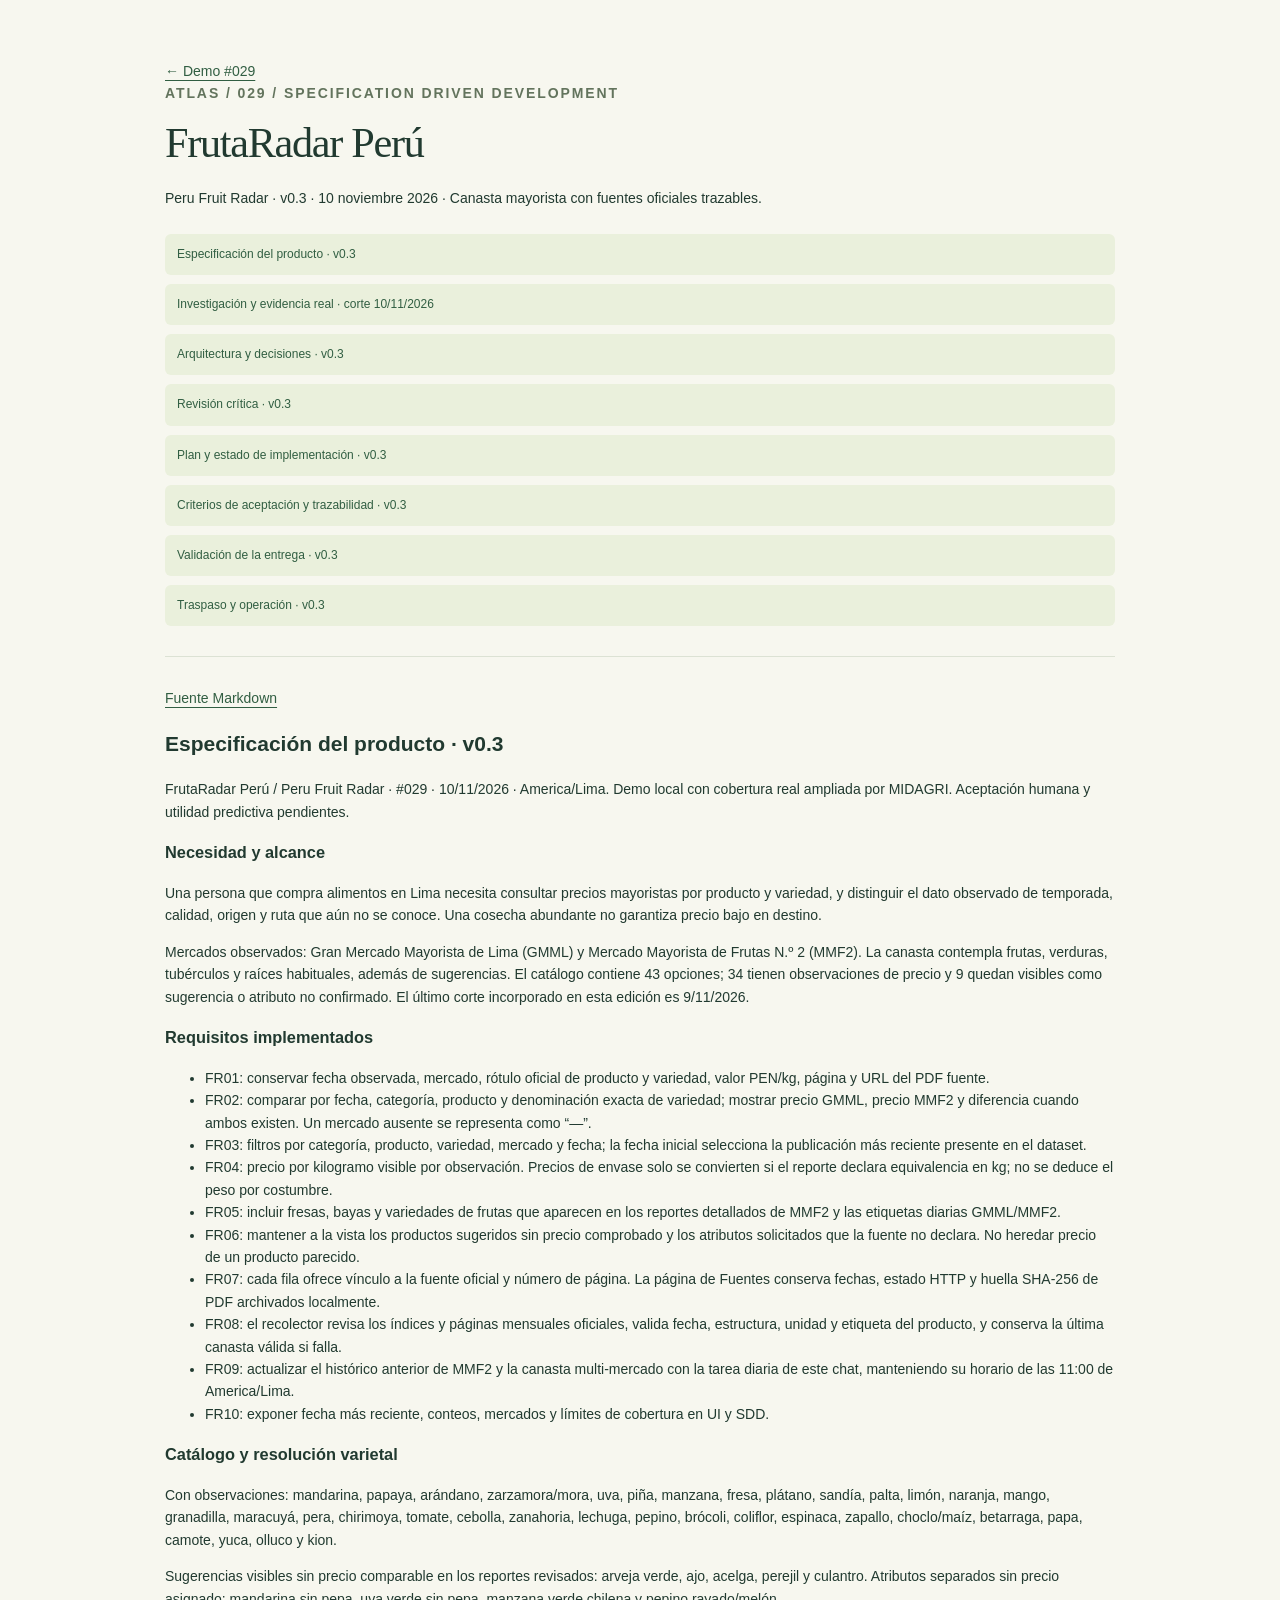
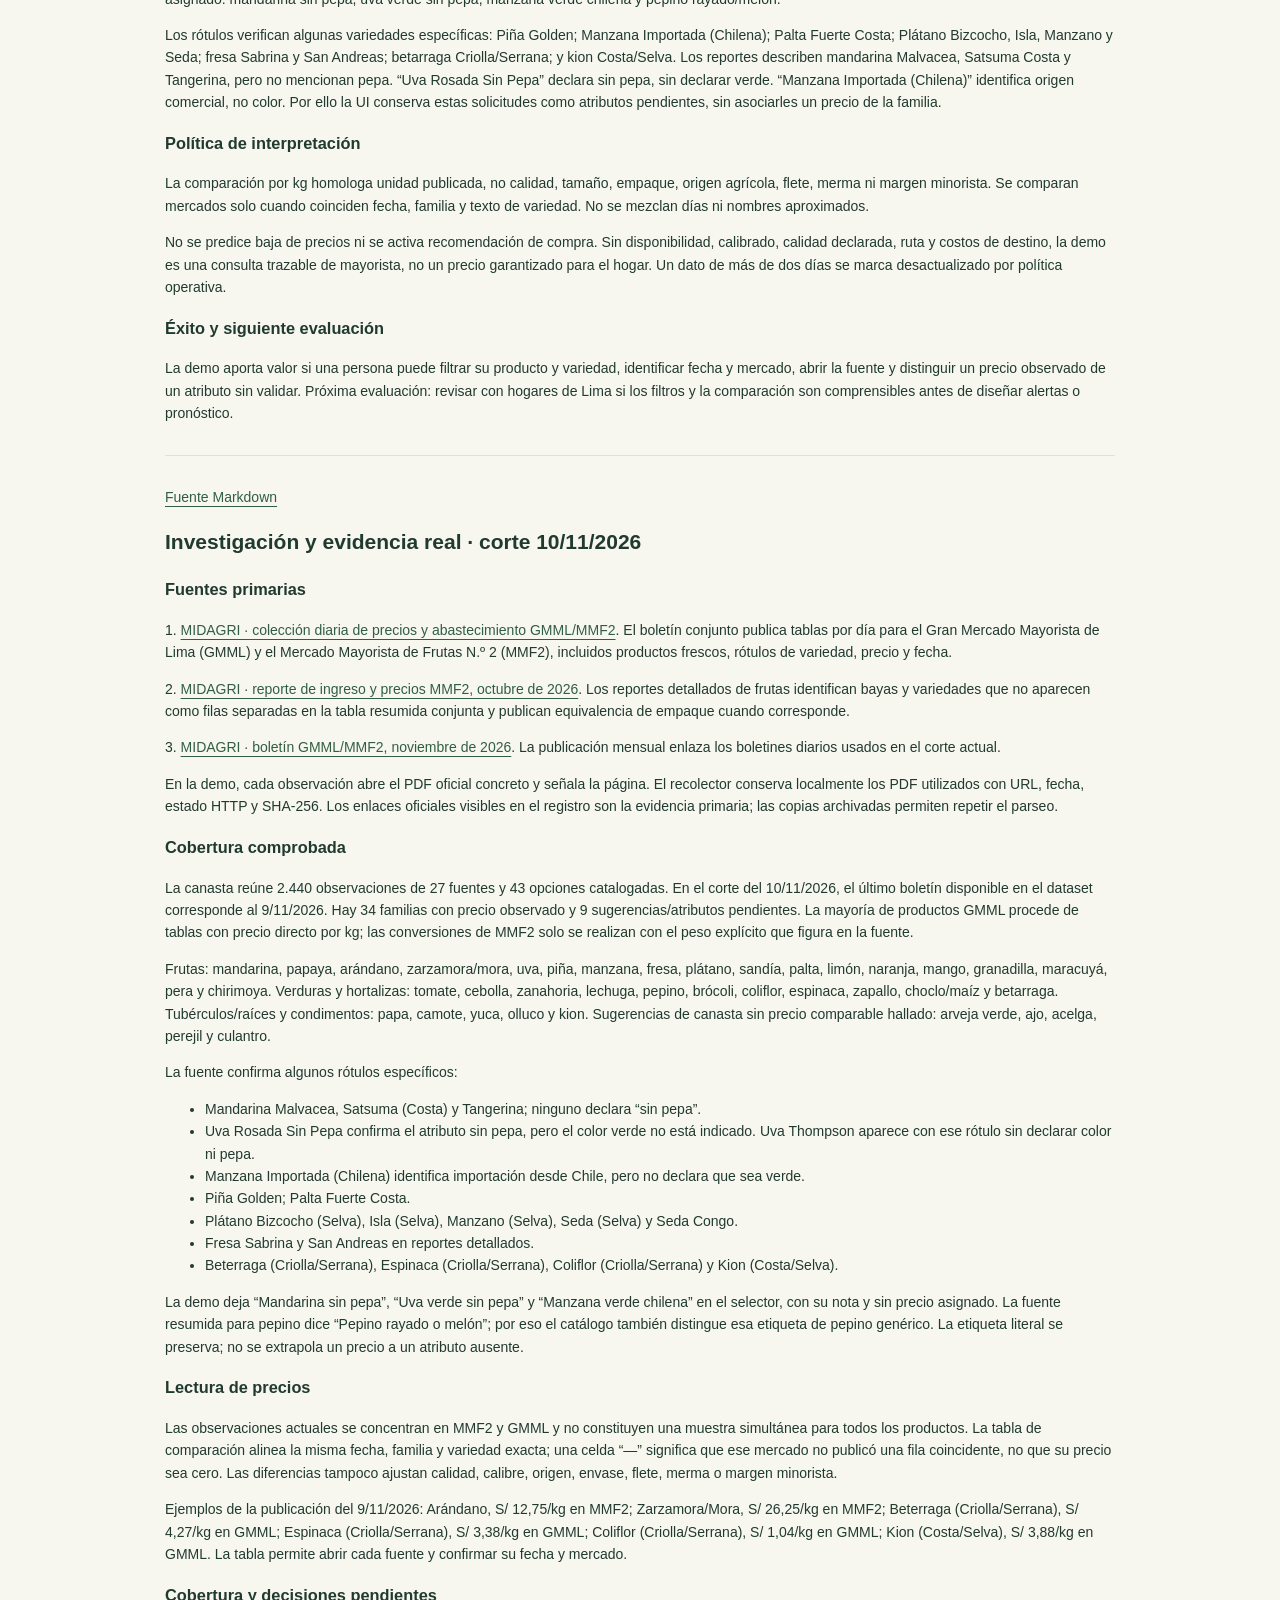
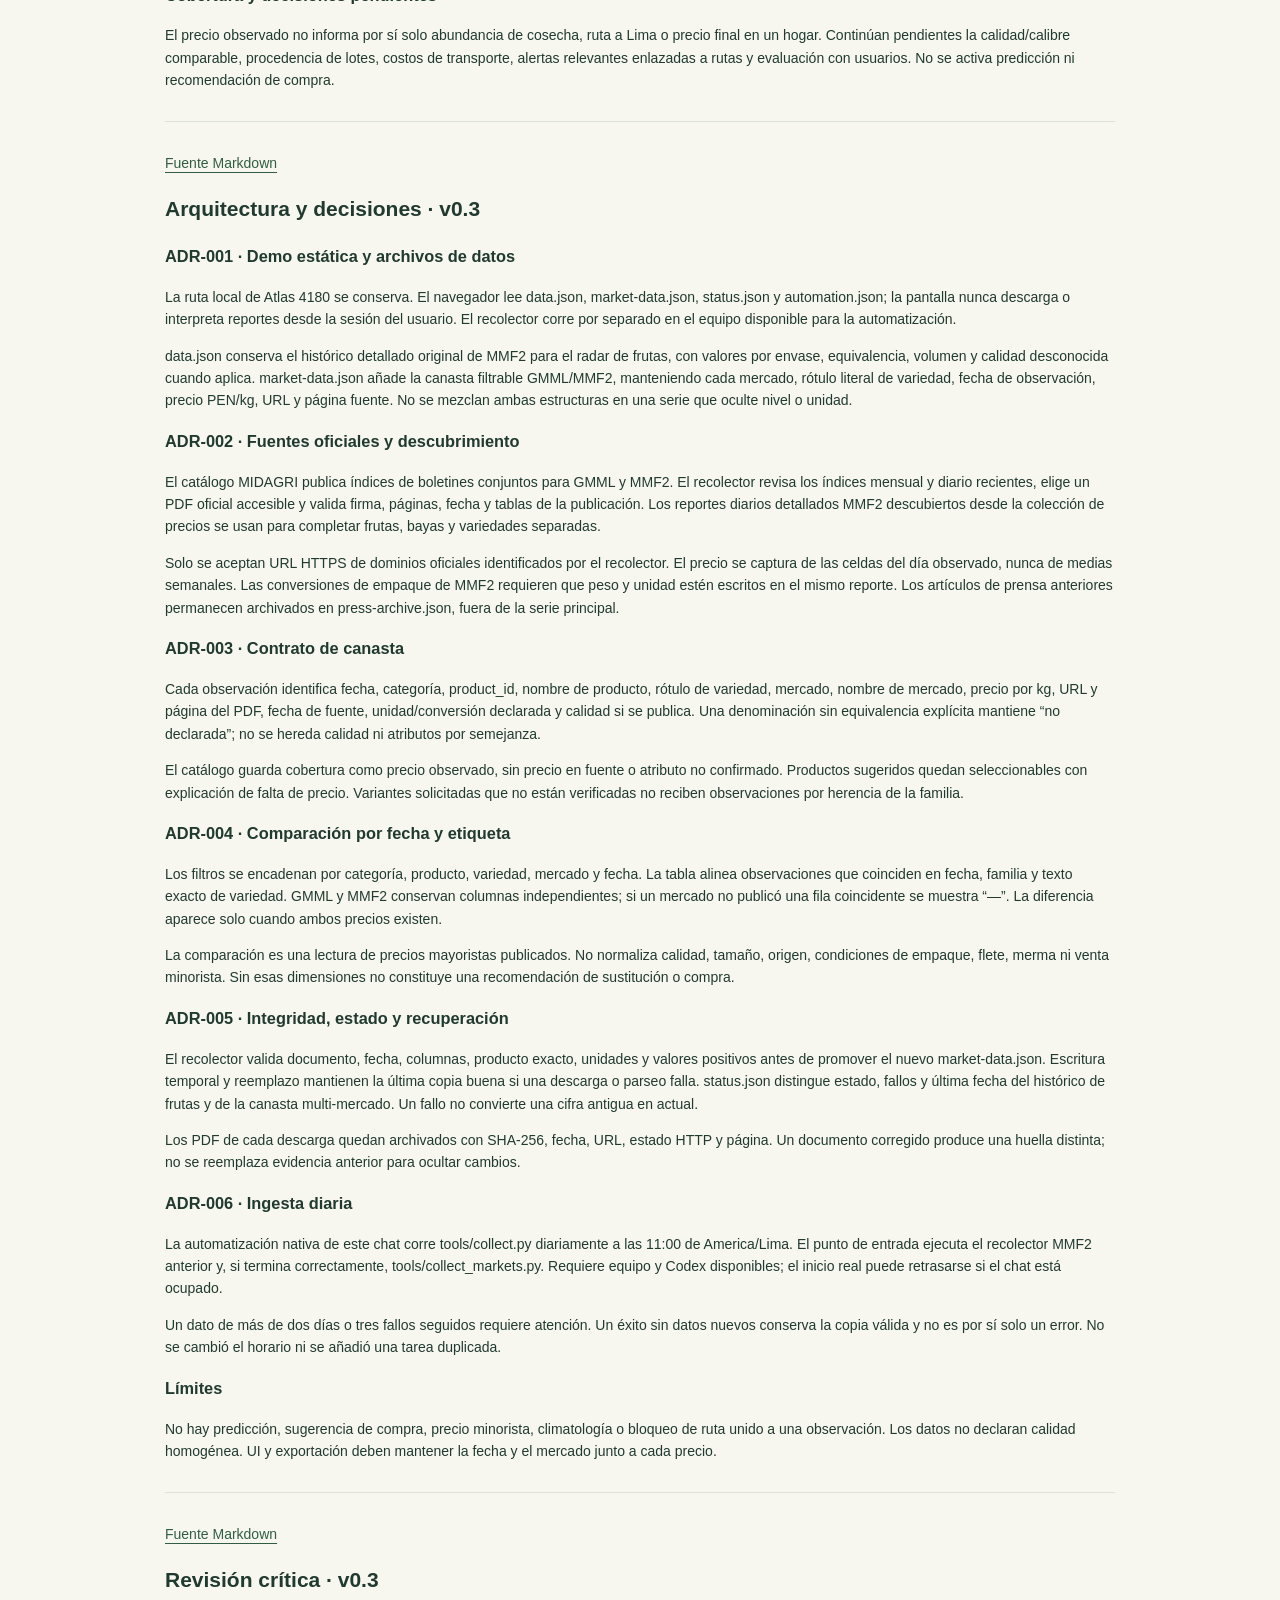
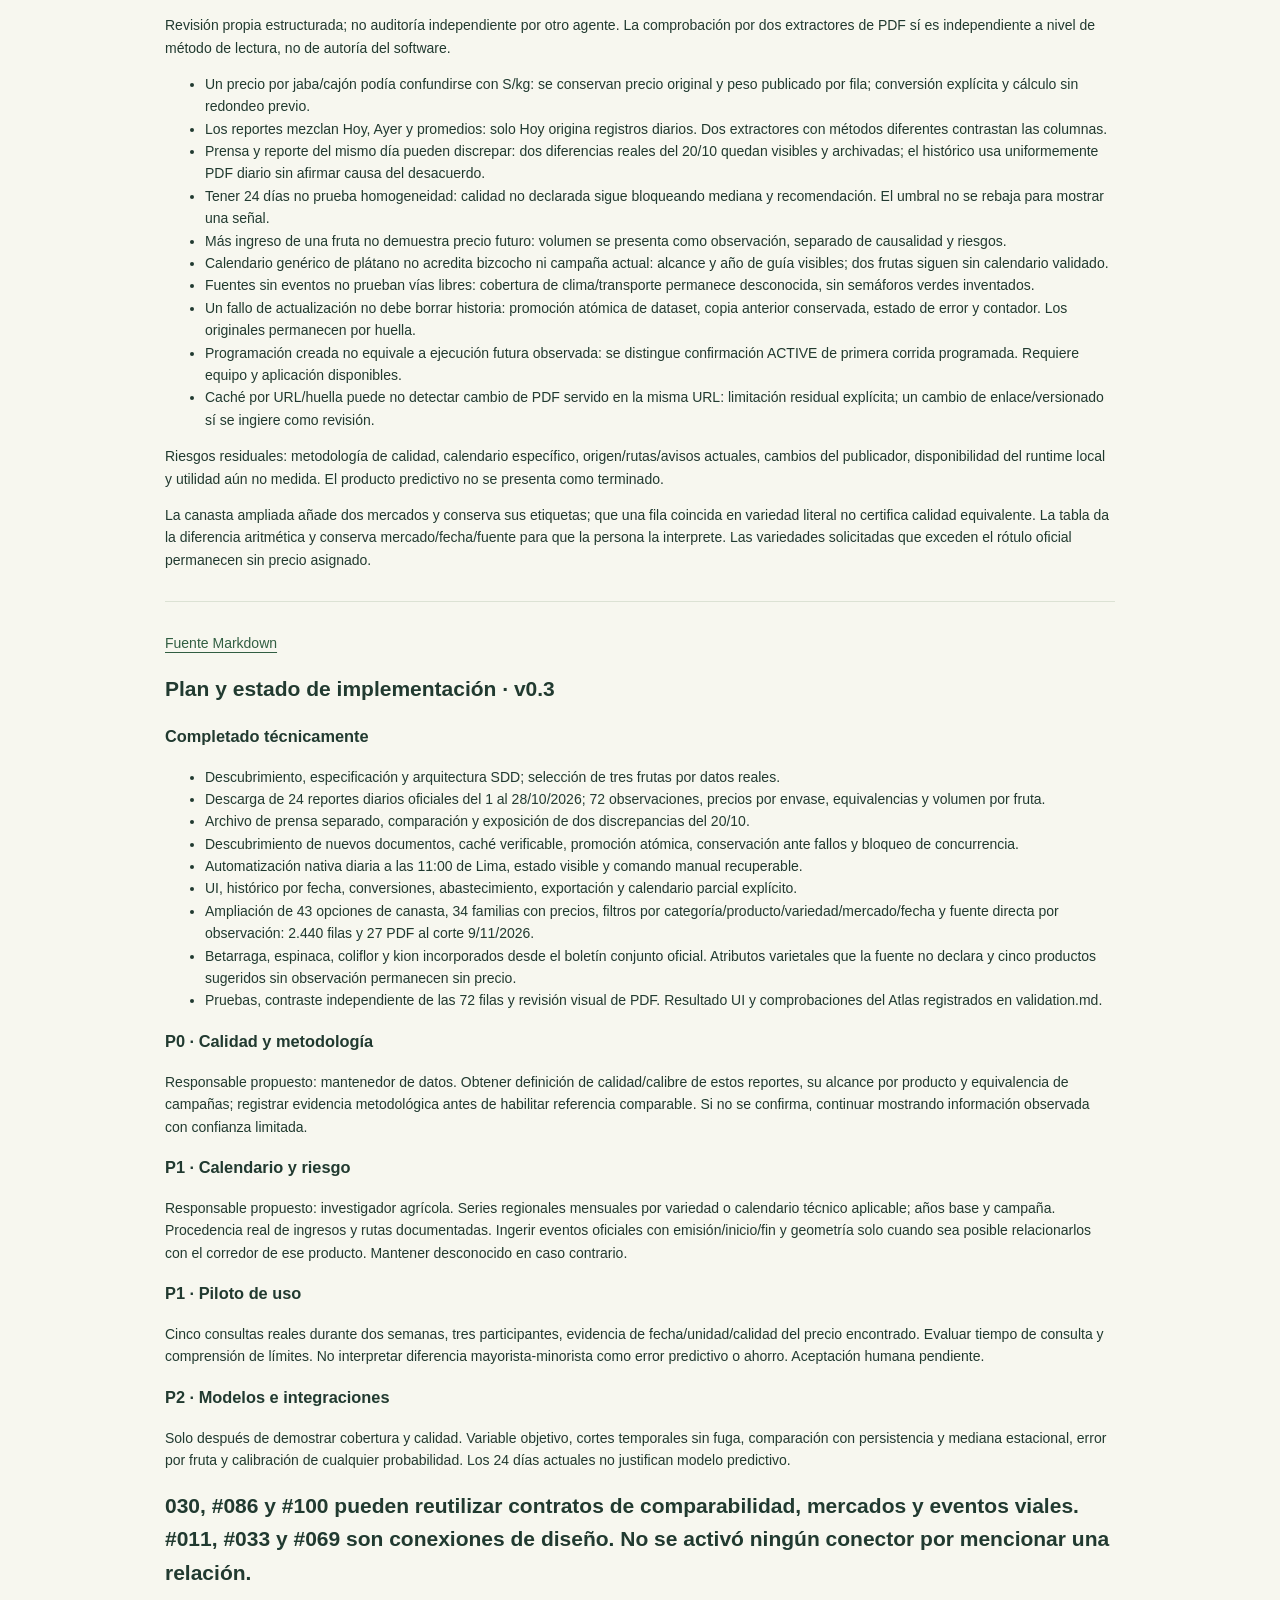
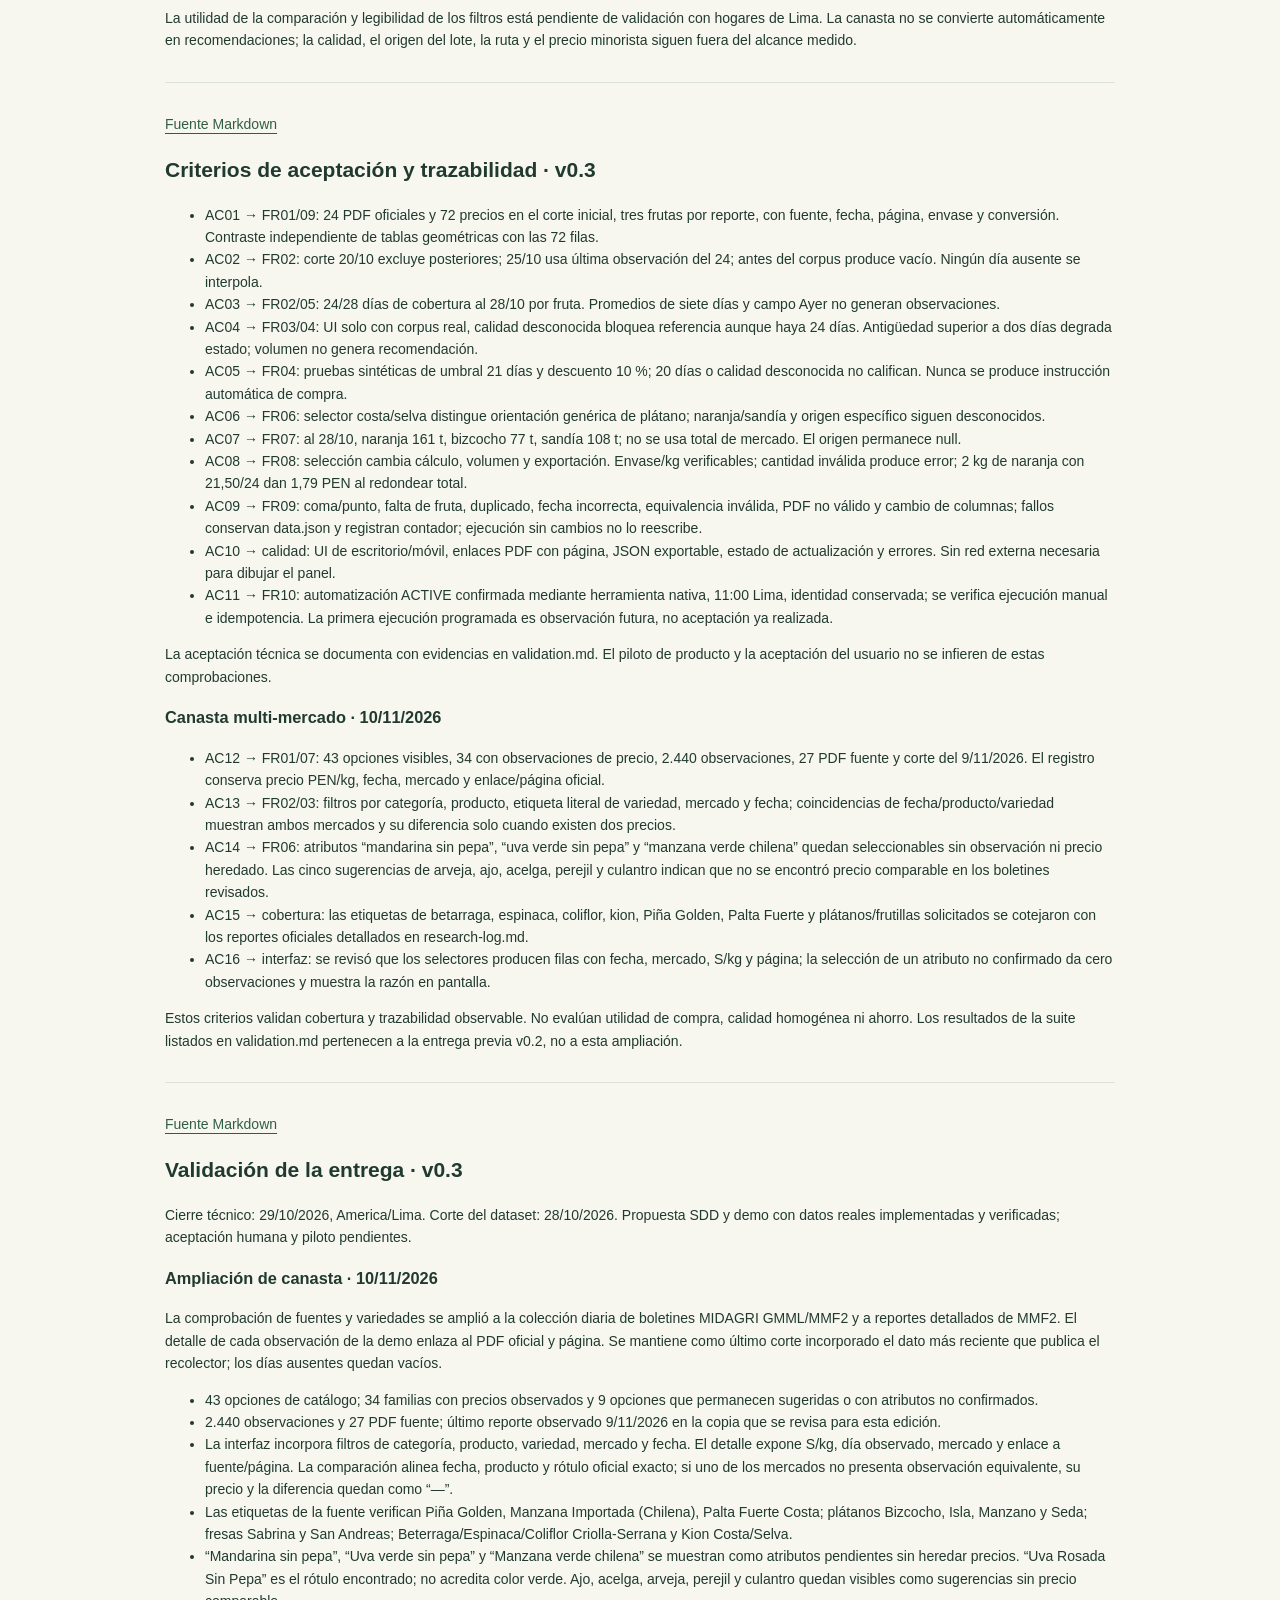
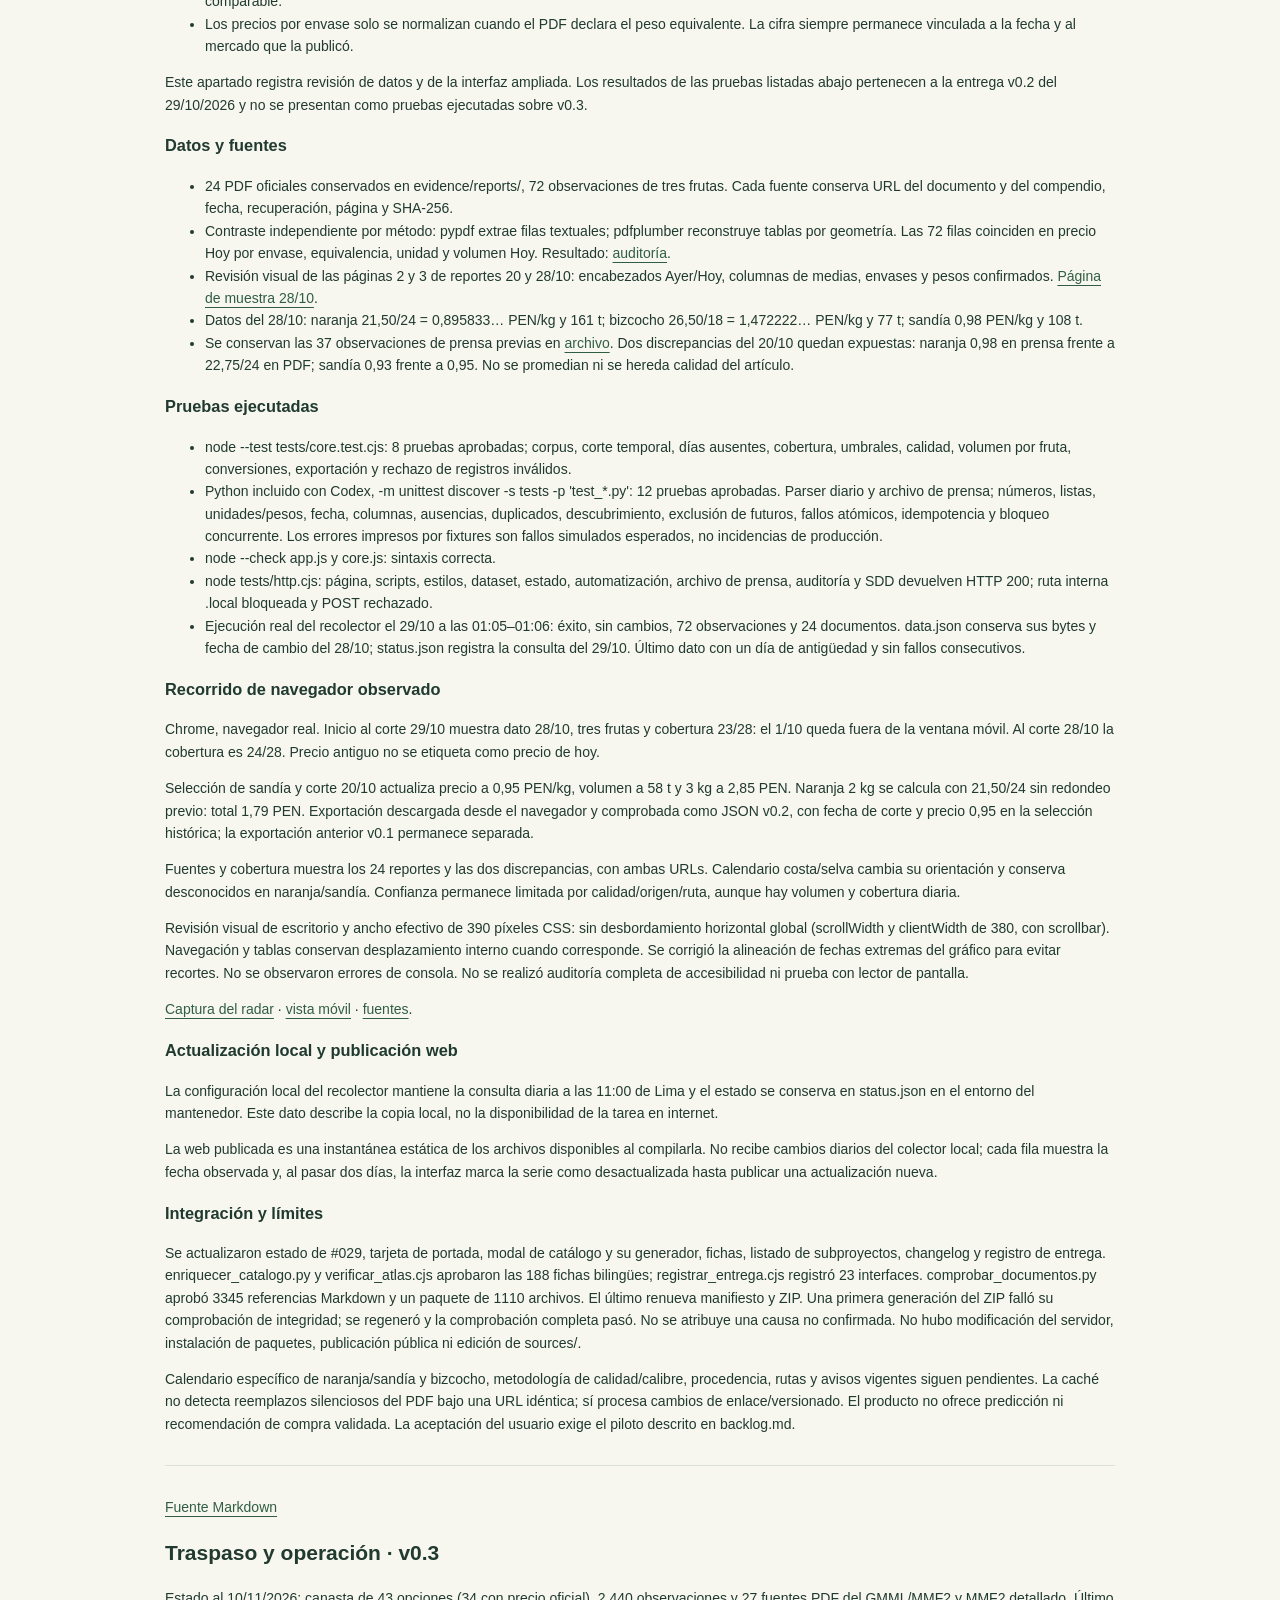
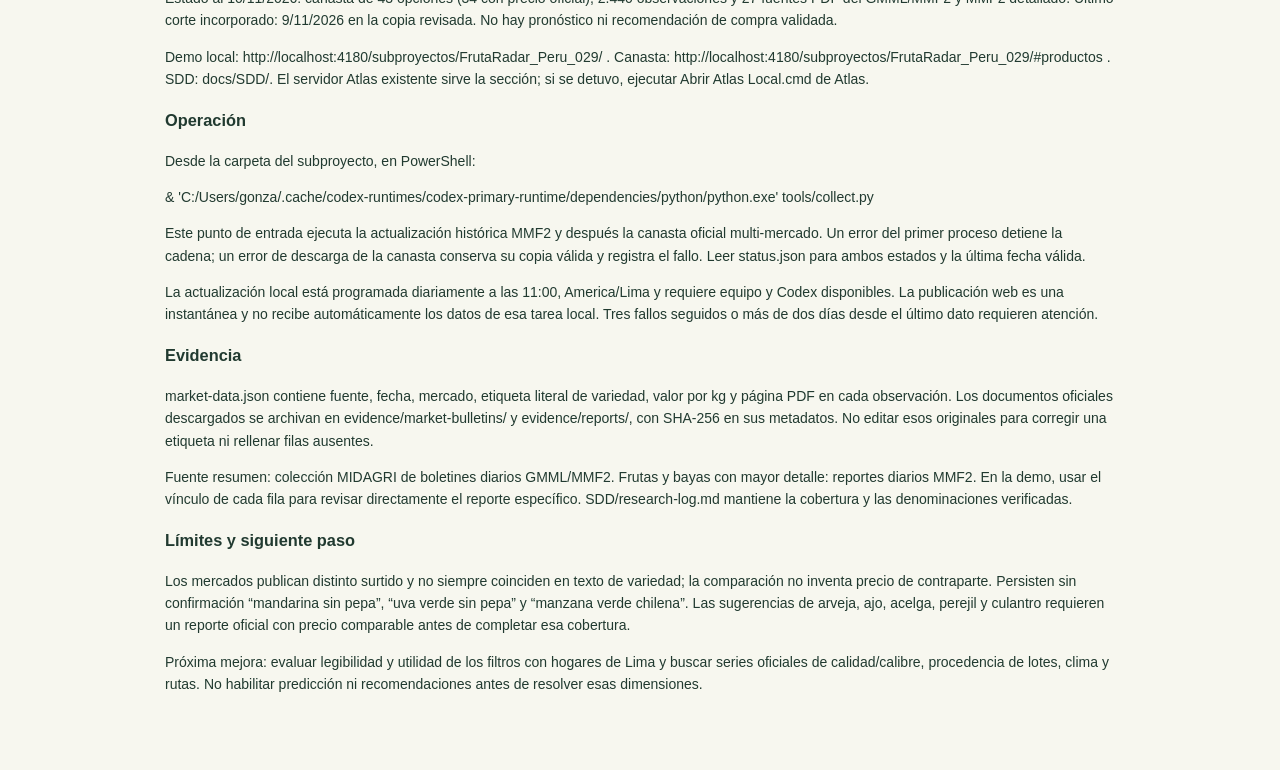
==== docs/SDD/index.html @ 8e9a6230 "Publish FrutaRadar Peru static site" ====
<!doctype html><html lang="es"><meta charset="utf-8"><meta name="viewport" content="width=device-width,initial-scale=1"><title>SDD · FrutaRadar Perú 029</title><link rel="stylesheet" href="../../style.css"><main class="doc" style="max-width:1000px;margin:35px auto;padding:25px"><a href="../../">← Demo #029</a><p class="eyebrow">ATLAS / 029 / SPECIFICATION DRIVEN DEVELOPMENT</p><h1>FrutaRadar Perú</h1><p>Peru Fruit Radar · v0.3 · 10 noviembre 2026 · Canasta mayorista con fuentes oficiales trazables.</p><nav aria-label="Documentos SDD"><a href="#product-spec">Especificación del producto · v0.3</a><a href="#research-log">Investigación y evidencia real · corte 10/11/2026</a><a href="#architecture">Arquitectura y decisiones · v0.3</a><a href="#challenger">Revisión crítica · v0.3</a><a href="#backlog">Plan y estado de implementación · v0.3</a><a href="#acceptance">Criterios de aceptación y trazabilidad · v0.3</a><a href="#validation">Validación de la entrega · v0.3</a><a href="#handoff">Traspaso y operación · v0.3</a></nav><section id="product-spec"><a href="product-spec.md">Fuente Markdown</a><h2>Especificación del producto · v0.3</h2>
<p>FrutaRadar Perú / Peru Fruit Radar · #029 · 10/11/2026 · America/Lima. Demo local con cobertura real ampliada por MIDAGRI. Aceptación humana y utilidad predictiva pendientes.</p>
<h3>Necesidad y alcance</h3>
<p>Una persona que compra alimentos en Lima necesita consultar precios mayoristas por producto y variedad, y distinguir el dato observado de temporada, calidad, origen y ruta que aún no se conoce. Una cosecha abundante no garantiza precio bajo en destino.</p>
<p>Mercados observados: Gran Mercado Mayorista de Lima (GMML) y Mercado Mayorista de Frutas N.º 2 (MMF2). La canasta contempla frutas, verduras, tubérculos y raíces habituales, además de sugerencias. El catálogo contiene 43 opciones; 34 tienen observaciones de precio y 9 quedan visibles como sugerencia o atributo no confirmado. El último corte incorporado en esta edición es 9/11/2026.</p>
<h3>Requisitos implementados</h3>
<ul>
<li>FR01: conservar fecha observada, mercado, rótulo oficial de producto y variedad, valor PEN/kg, página y URL del PDF fuente.</li>
<li>FR02: comparar por fecha, categoría, producto y denominación exacta de variedad; mostrar precio GMML, precio MMF2 y diferencia cuando ambos existen. Un mercado ausente se representa como “—”.</li>
<li>FR03: filtros por categoría, producto, variedad, mercado y fecha; la fecha inicial selecciona la publicación más reciente presente en el dataset.</li>
<li>FR04: precio por kilogramo visible por observación. Precios de envase solo se convierten si el reporte declara equivalencia en kg; no se deduce el peso por costumbre.</li>
<li>FR05: incluir fresas, bayas y variedades de frutas que aparecen en los reportes detallados de MMF2 y las etiquetas diarias GMML/MMF2.</li>
<li>FR06: mantener a la vista los productos sugeridos sin precio comprobado y los atributos solicitados que la fuente no declara. No heredar precio de un producto parecido.</li>
<li>FR07: cada fila ofrece vínculo a la fuente oficial y número de página. La página de Fuentes conserva fechas, estado HTTP y huella SHA-256 de PDF archivados localmente.</li>
<li>FR08: el recolector revisa los índices y páginas mensuales oficiales, valida fecha, estructura, unidad y etiqueta del producto, y conserva la última canasta válida si falla.</li>
<li>FR09: actualizar el histórico anterior de MMF2 y la canasta multi-mercado con la tarea diaria de este chat, manteniendo su horario de las 11:00 de America/Lima.</li>
<li>FR10: exponer fecha más reciente, conteos, mercados y límites de cobertura en UI y SDD.</li>
</ul>
<h3>Catálogo y resolución varietal</h3>
<p>Con observaciones: mandarina, papaya, arándano, zarzamora/mora, uva, piña, manzana, fresa, plátano, sandía, palta, limón, naranja, mango, granadilla, maracuyá, pera, chirimoya, tomate, cebolla, zanahoria, lechuga, pepino, brócoli, coliflor, espinaca, zapallo, choclo/maíz, betarraga, papa, camote, yuca, olluco y kion.</p>
<p>Sugerencias visibles sin precio comparable en los reportes revisados: arveja verde, ajo, acelga, perejil y culantro. Atributos separados sin precio asignado: mandarina sin pepa, uva verde sin pepa, manzana verde chilena y pepino rayado/melón.</p>
<p>Los rótulos verifican algunas variedades específicas: Piña Golden; Manzana Importada (Chilena); Palta Fuerte Costa; Plátano Bizcocho, Isla, Manzano y Seda; fresa Sabrina y San Andreas; betarraga Criolla/Serrana; y kion Costa/Selva. Los reportes describen mandarina Malvacea, Satsuma Costa y Tangerina, pero no mencionan pepa. “Uva Rosada Sin Pepa” declara sin pepa, sin declarar verde. “Manzana Importada (Chilena)” identifica origen comercial, no color. Por ello la UI conserva estas solicitudes como atributos pendientes, sin asociarles un precio de la familia.</p>
<h3>Política de interpretación</h3>
<p>La comparación por kg homologa unidad publicada, no calidad, tamaño, empaque, origen agrícola, flete, merma ni margen minorista. Se comparan mercados solo cuando coinciden fecha, familia y texto de variedad. No se mezclan días ni nombres aproximados.</p>
<p>No se predice baja de precios ni se activa recomendación de compra. Sin disponibilidad, calibrado, calidad declarada, ruta y costos de destino, la demo es una consulta trazable de mayorista, no un precio garantizado para el hogar. Un dato de más de dos días se marca desactualizado por política operativa.</p>
<h3>Éxito y siguiente evaluación</h3>
<p>La demo aporta valor si una persona puede filtrar su producto y variedad, identificar fecha y mercado, abrir la fuente y distinguir un precio observado de un atributo sin validar. Próxima evaluación: revisar con hogares de Lima si los filtros y la comparación son comprensibles antes de diseñar alertas o pronóstico.</p></section><section id="research-log"><a href="research-log.md">Fuente Markdown</a><h2>Investigación y evidencia real · corte 10/11/2026</h2>
<h3>Fuentes primarias</h3>
<p>1. <a href="https://www.gob.pe/institucion/midagri/colecciones/338-boletin-de-abastecimiento-y-precios-en-el-mercado-mayorista-de-lima-gmml-y-mercado-de-frutas-n-2-mm-n-2">MIDAGRI · colección diaria de precios y abastecimiento GMML/MMF2</a>. El boletín conjunto publica tablas por día para el Gran Mercado Mayorista de Lima (GMML) y el Mercado Mayorista de Frutas N.º 2 (MMF2), incluidos productos frescos, rótulos de variedad, precio y fecha.</p>
<p>2. <a href="https://www.gob.pe/institucion/midagri/informes-publicaciones/8666165-reporte-de-ingreso-y-precios-en-el-mercado-mayorista-de-frutas-mmf-n-2-octubre-2026">MIDAGRI · reporte de ingreso y precios MMF2, octubre de 2026</a>. Los reportes detallados de frutas identifican bayas y variedades que no aparecen como filas separadas en la tabla resumida conjunta y publican equivalencia de empaque cuando corresponde.</p>
<p>3. <a href="https://www.gob.pe/institucion/midagri/informes-publicaciones/8780082-boletin-de-abastecimiento-y-precios-mayoristas-en-el-mercado-mayorista-de-lima-gmml-y-mercado-de-frutas-n-2-mm-n-2-noviembre-2026">MIDAGRI · boletín GMML/MMF2, noviembre de 2026</a>. La publicación mensual enlaza los boletines diarios usados en el corte actual.</p>
<p>En la demo, cada observación abre el PDF oficial concreto y señala la página. El recolector conserva localmente los PDF utilizados con URL, fecha, estado HTTP y SHA-256. Los enlaces oficiales visibles en el registro son la evidencia primaria; las copias archivadas permiten repetir el parseo.</p>
<h3>Cobertura comprobada</h3>
<p>La canasta reúne 2.440 observaciones de 27 fuentes y 43 opciones catalogadas. En el corte del 10/11/2026, el último boletín disponible en el dataset corresponde al 9/11/2026. Hay 34 familias con precio observado y 9 sugerencias/atributos pendientes. La mayoría de productos GMML procede de tablas con precio directo por kg; las conversiones de MMF2 solo se realizan con el peso explícito que figura en la fuente.</p>
<p>Frutas: mandarina, papaya, arándano, zarzamora/mora, uva, piña, manzana, fresa, plátano, sandía, palta, limón, naranja, mango, granadilla, maracuyá, pera y chirimoya. Verduras y hortalizas: tomate, cebolla, zanahoria, lechuga, pepino, brócoli, coliflor, espinaca, zapallo, choclo/maíz y betarraga. Tubérculos/raíces y condimentos: papa, camote, yuca, olluco y kion. Sugerencias de canasta sin precio comparable hallado: arveja verde, ajo, acelga, perejil y culantro.</p>
<p>La fuente confirma algunos rótulos específicos:</p>
<ul>
<li>Mandarina Malvacea, Satsuma (Costa) y Tangerina; ninguno declara “sin pepa”.</li>
<li>Uva Rosada Sin Pepa confirma el atributo sin pepa, pero el color verde no está indicado. Uva Thompson aparece con ese rótulo sin declarar color ni pepa.</li>
<li>Manzana Importada (Chilena) identifica importación desde Chile, pero no declara que sea verde.</li>
<li>Piña Golden; Palta Fuerte Costa.</li>
<li>Plátano Bizcocho (Selva), Isla (Selva), Manzano (Selva), Seda (Selva) y Seda Congo.</li>
<li>Fresa Sabrina y San Andreas en reportes detallados.</li>
<li>Beterraga (Criolla/Serrana), Espinaca (Criolla/Serrana), Coliflor (Criolla/Serrana) y Kion (Costa/Selva).</li>
</ul>
<p>La demo deja “Mandarina sin pepa”, “Uva verde sin pepa” y “Manzana verde chilena” en el selector, con su nota y sin precio asignado. La fuente resumida para pepino dice “Pepino rayado o melón”; por eso el catálogo también distingue esa etiqueta de pepino genérico. La etiqueta literal se preserva; no se extrapola un precio a un atributo ausente.</p>
<h3>Lectura de precios</h3>
<p>Las observaciones actuales se concentran en MMF2 y GMML y no constituyen una muestra simultánea para todos los productos. La tabla de comparación alinea la misma fecha, familia y variedad exacta; una celda “—” significa que ese mercado no publicó una fila coincidente, no que su precio sea cero. Las diferencias tampoco ajustan calidad, calibre, origen, envase, flete, merma o margen minorista.</p>
<p>Ejemplos de la publicación del 9/11/2026: Arándano, S/ 12,75/kg en MMF2; Zarzamora/Mora, S/ 26,25/kg en MMF2; Beterraga (Criolla/Serrana), S/ 4,27/kg en GMML; Espinaca (Criolla/Serrana), S/ 3,38/kg en GMML; Coliflor (Criolla/Serrana), S/ 1,04/kg en GMML; Kion (Costa/Selva), S/ 3,88/kg en GMML. La tabla permite abrir cada fuente y confirmar su fecha y mercado.</p>
<h3>Cobertura y decisiones pendientes</h3>
<p>El precio observado no informa por sí solo abundancia de cosecha, ruta a Lima o precio final en un hogar. Continúan pendientes la calidad/calibre comparable, procedencia de lotes, costos de transporte, alertas relevantes enlazadas a rutas y evaluación con usuarios. No se activa predicción ni recomendación de compra.</p></section><section id="architecture"><a href="architecture.md">Fuente Markdown</a><h2>Arquitectura y decisiones · v0.3</h2>
<h3>ADR-001 · Demo estática y archivos de datos</h3>
<p>La ruta local de Atlas 4180 se conserva. El navegador lee data.json, market-data.json, status.json y automation.json; la pantalla nunca descarga o interpreta reportes desde la sesión del usuario. El recolector corre por separado en el equipo disponible para la automatización.</p>
<p>data.json conserva el histórico detallado original de MMF2 para el radar de frutas, con valores por envase, equivalencia, volumen y calidad desconocida cuando aplica. market-data.json añade la canasta filtrable GMML/MMF2, manteniendo cada mercado, rótulo literal de variedad, fecha de observación, precio PEN/kg, URL y página fuente. No se mezclan ambas estructuras en una serie que oculte nivel o unidad.</p>
<h3>ADR-002 · Fuentes oficiales y descubrimiento</h3>
<p>El catálogo MIDAGRI publica índices de boletines conjuntos para GMML y MMF2. El recolector revisa los índices mensual y diario recientes, elige un PDF oficial accesible y valida firma, páginas, fecha y tablas de la publicación. Los reportes diarios detallados MMF2 descubiertos desde la colección de precios se usan para completar frutas, bayas y variedades separadas.</p>
<p>Solo se aceptan URL HTTPS de dominios oficiales identificados por el recolector. El precio se captura de las celdas del día observado, nunca de medias semanales. Las conversiones de empaque de MMF2 requieren que peso y unidad estén escritos en el mismo reporte. Los artículos de prensa anteriores permanecen archivados en press-archive.json, fuera de la serie principal.</p>
<h3>ADR-003 · Contrato de canasta</h3>
<p>Cada observación identifica fecha, categoría, product_id, nombre de producto, rótulo de variedad, mercado, nombre de mercado, precio por kg, URL y página del PDF, fecha de fuente, unidad/conversión declarada y calidad si se publica. Una denominación sin equivalencia explícita mantiene “no declarada”; no se hereda calidad ni atributos por semejanza.</p>
<p>El catálogo guarda cobertura como precio observado, sin precio en fuente o atributo no confirmado. Productos sugeridos quedan seleccionables con explicación de falta de precio. Variantes solicitadas que no están verificadas no reciben observaciones por herencia de la familia.</p>
<h3>ADR-004 · Comparación por fecha y etiqueta</h3>
<p>Los filtros se encadenan por categoría, producto, variedad, mercado y fecha. La tabla alinea observaciones que coinciden en fecha, familia y texto exacto de variedad. GMML y MMF2 conservan columnas independientes; si un mercado no publicó una fila coincidente se muestra “—”. La diferencia aparece solo cuando ambos precios existen.</p>
<p>La comparación es una lectura de precios mayoristas publicados. No normaliza calidad, tamaño, origen, condiciones de empaque, flete, merma ni venta minorista. Sin esas dimensiones no constituye una recomendación de sustitución o compra.</p>
<h3>ADR-005 · Integridad, estado y recuperación</h3>
<p>El recolector valida documento, fecha, columnas, producto exacto, unidades y valores positivos antes de promover el nuevo market-data.json. Escritura temporal y reemplazo mantienen la última copia buena si una descarga o parseo falla. status.json distingue estado, fallos y última fecha del histórico de frutas y de la canasta multi-mercado. Un fallo no convierte una cifra antigua en actual.</p>
<p>Los PDF de cada descarga quedan archivados con SHA-256, fecha, URL, estado HTTP y página. Un documento corregido produce una huella distinta; no se reemplaza evidencia anterior para ocultar cambios.</p>
<h3>ADR-006 · Ingesta diaria</h3>
<p>La automatización nativa de este chat corre tools/collect.py diariamente a las 11:00 de America/Lima. El punto de entrada ejecuta el recolector MMF2 anterior y, si termina correctamente, tools/collect_markets.py. Requiere equipo y Codex disponibles; el inicio real puede retrasarse si el chat está ocupado.</p>
<p>Un dato de más de dos días o tres fallos seguidos requiere atención. Un éxito sin datos nuevos conserva la copia válida y no es por sí solo un error. No se cambió el horario ni se añadió una tarea duplicada.</p>
<h3>Límites</h3>
<p>No hay predicción, sugerencia de compra, precio minorista, climatología o bloqueo de ruta unido a una observación. Los datos no declaran calidad homogénea. UI y exportación deben mantener la fecha y el mercado junto a cada precio.</p></section><section id="challenger"><a href="challenger.md">Fuente Markdown</a><h2>Revisión crítica · v0.3</h2>
<p>Revisión propia estructurada; no auditoría independiente por otro agente. La comprobación por dos extractores de PDF sí es independiente a nivel de método de lectura, no de autoría del software.</p>
<ul>
<li>Un precio por jaba/cajón podía confundirse con S/kg: se conservan precio original y peso publicado por fila; conversión explícita y cálculo sin redondeo previo.</li>
<li>Los reportes mezclan Hoy, Ayer y promedios: solo Hoy origina registros diarios. Dos extractores con métodos diferentes contrastan las columnas.</li>
<li>Prensa y reporte del mismo día pueden discrepar: dos diferencias reales del 20/10 quedan visibles y archivadas; el histórico usa uniformemente PDF diario sin afirmar causa del desacuerdo.</li>
<li>Tener 24 días no prueba homogeneidad: calidad no declarada sigue bloqueando mediana y recomendación. El umbral no se rebaja para mostrar una señal.</li>
<li>Más ingreso de una fruta no demuestra precio futuro: volumen se presenta como observación, separado de causalidad y riesgos.</li>
<li>Calendario genérico de plátano no acredita bizcocho ni campaña actual: alcance y año de guía visibles; dos frutas siguen sin calendario validado.</li>
<li>Fuentes sin eventos no prueban vías libres: cobertura de clima/transporte permanece desconocida, sin semáforos verdes inventados.</li>
<li>Un fallo de actualización no debe borrar historia: promoción atómica de dataset, copia anterior conservada, estado de error y contador. Los originales permanecen por huella.</li>
<li>Programación creada no equivale a ejecución futura observada: se distingue confirmación ACTIVE de primera corrida programada. Requiere equipo y aplicación disponibles.</li>
<li>Caché por URL/huella puede no detectar cambio de PDF servido en la misma URL: limitación residual explícita; un cambio de enlace/versionado sí se ingiere como revisión.</li>
</ul>
<p>Riesgos residuales: metodología de calidad, calendario específico, origen/rutas/avisos actuales, cambios del publicador, disponibilidad del runtime local y utilidad aún no medida. El producto predictivo no se presenta como terminado.</p>
<p>La canasta ampliada añade dos mercados y conserva sus etiquetas; que una fila coincida en variedad literal no certifica calidad equivalente. La tabla da la diferencia aritmética y conserva mercado/fecha/fuente para que la persona la interprete. Las variedades solicitadas que exceden el rótulo oficial permanecen sin precio asignado.</p></section><section id="backlog"><a href="backlog.md">Fuente Markdown</a><h2>Plan y estado de implementación · v0.3</h2>
<h3>Completado técnicamente</h3>
<ul>
<li>Descubrimiento, especificación y arquitectura SDD; selección de tres frutas por datos reales.</li>
<li>Descarga de 24 reportes diarios oficiales del 1 al 28/10/2026; 72 observaciones, precios por envase, equivalencias y volumen por fruta.</li>
<li>Archivo de prensa separado, comparación y exposición de dos discrepancias del 20/10.</li>
<li>Descubrimiento de nuevos documentos, caché verificable, promoción atómica, conservación ante fallos y bloqueo de concurrencia.</li>
<li>Automatización nativa diaria a las 11:00 de Lima, estado visible y comando manual recuperable.</li>
<li>UI, histórico por fecha, conversiones, abastecimiento, exportación y calendario parcial explícito.</li>
<li>Ampliación de 43 opciones de canasta, 34 familias con precios, filtros por categoría/producto/variedad/mercado/fecha y fuente directa por observación: 2.440 filas y 27 PDF al corte 9/11/2026.</li>
<li>Betarraga, espinaca, coliflor y kion incorporados desde el boletín conjunto oficial. Atributos varietales que la fuente no declara y cinco productos sugeridos sin observación permanecen sin precio.</li>
<li>Pruebas, contraste independiente de las 72 filas y revisión visual de PDF. Resultado UI y comprobaciones del Atlas registrados en validation.md.</li>
</ul>
<h3>P0 · Calidad y metodología</h3>
<p>Responsable propuesto: mantenedor de datos. Obtener definición de calidad/calibre de estos reportes, su alcance por producto y equivalencia de campañas; registrar evidencia metodológica antes de habilitar referencia comparable. Si no se confirma, continuar mostrando información observada con confianza limitada.</p>
<h3>P1 · Calendario y riesgo</h3>
<p>Responsable propuesto: investigador agrícola. Series regionales mensuales por variedad o calendario técnico aplicable; años base y campaña. Procedencia real de ingresos y rutas documentadas. Ingerir eventos oficiales con emisión/inicio/fin y geometría solo cuando sea posible relacionarlos con el corredor de ese producto. Mantener desconocido en caso contrario.</p>
<h3>P1 · Piloto de uso</h3>
<p>Cinco consultas reales durante dos semanas, tres participantes, evidencia de fecha/unidad/calidad del precio encontrado. Evaluar tiempo de consulta y comprensión de límites. No interpretar diferencia mayorista-minorista como error predictivo o ahorro. Aceptación humana pendiente.</p>
<h3>P2 · Modelos e integraciones</h3>
<p>Solo después de demostrar cobertura y calidad. Variable objetivo, cortes temporales sin fuga, comparación con persistencia y mediana estacional, error por fruta y calibración de cualquier probabilidad. Los 24 días actuales no justifican modelo predictivo.</p>
<h2>030, #086 y #100 pueden reutilizar contratos de comparabilidad, mercados y eventos viales. #011, #033 y #069 son conexiones de diseño. No se activó ningún conector por mencionar una relación.</h2>
<p>La utilidad de la comparación y legibilidad de los filtros está pendiente de validación con hogares de Lima. La canasta no se convierte automáticamente en recomendaciones; la calidad, el origen del lote, la ruta y el precio minorista siguen fuera del alcance medido.</p></section><section id="acceptance"><a href="acceptance.md">Fuente Markdown</a><h2>Criterios de aceptación y trazabilidad · v0.3</h2>
<ul>
<li>AC01 → FR01/09: 24 PDF oficiales y 72 precios en el corte inicial, tres frutas por reporte, con fuente, fecha, página, envase y conversión. Contraste independiente de tablas geométricas con las 72 filas.</li>
<li>AC02 → FR02: corte 20/10 excluye posteriores; 25/10 usa última observación del 24; antes del corpus produce vacío. Ningún día ausente se interpola.</li>
<li>AC03 → FR02/05: 24/28 días de cobertura al 28/10 por fruta. Promedios de siete días y campo Ayer no generan observaciones.</li>
<li>AC04 → FR03/04: UI solo con corpus real, calidad desconocida bloquea referencia aunque haya 24 días. Antigüedad superior a dos días degrada estado; volumen no genera recomendación.</li>
<li>AC05 → FR04: pruebas sintéticas de umbral 21 días y descuento 10 %; 20 días o calidad desconocida no califican. Nunca se produce instrucción automática de compra.</li>
<li>AC06 → FR06: selector costa/selva distingue orientación genérica de plátano; naranja/sandía y origen específico siguen desconocidos.</li>
<li>AC07 → FR07: al 28/10, naranja 161 t, bizcocho 77 t, sandía 108 t; no se usa total de mercado. El origen permanece null.</li>
<li>AC08 → FR08: selección cambia cálculo, volumen y exportación. Envase/kg verificables; cantidad inválida produce error; 2 kg de naranja con 21,50/24 dan 1,79 PEN al redondear total.</li>
<li>AC09 → FR09: coma/punto, falta de fruta, duplicado, fecha incorrecta, equivalencia inválida, PDF no válido y cambio de columnas; fallos conservan data.json y registran contador; ejecución sin cambios no lo reescribe.</li>
<li>AC10 → calidad: UI de escritorio/móvil, enlaces PDF con página, JSON exportable, estado de actualización y errores. Sin red externa necesaria para dibujar el panel.</li>
<li>AC11 → FR10: automatización ACTIVE confirmada mediante herramienta nativa, 11:00 Lima, identidad conservada; se verifica ejecución manual e idempotencia. La primera ejecución programada es observación futura, no aceptación ya realizada.</li>
</ul>
<p>La aceptación técnica se documenta con evidencias en validation.md. El piloto de producto y la aceptación del usuario no se infieren de estas comprobaciones.</p>
<h3>Canasta multi-mercado · 10/11/2026</h3>
<ul>
<li>AC12 → FR01/07: 43 opciones visibles, 34 con observaciones de precio, 2.440 observaciones, 27 PDF fuente y corte del 9/11/2026. El registro conserva precio PEN/kg, fecha, mercado y enlace/página oficial.</li>
<li>AC13 → FR02/03: filtros por categoría, producto, etiqueta literal de variedad, mercado y fecha; coincidencias de fecha/producto/variedad muestran ambos mercados y su diferencia solo cuando existen dos precios.</li>
<li>AC14 → FR06: atributos “mandarina sin pepa”, “uva verde sin pepa” y “manzana verde chilena” quedan seleccionables sin observación ni precio heredado. Las cinco sugerencias de arveja, ajo, acelga, perejil y culantro indican que no se encontró precio comparable en los boletines revisados.</li>
<li>AC15 → cobertura: las etiquetas de betarraga, espinaca, coliflor, kion, Piña Golden, Palta Fuerte y plátanos/frutillas solicitados se cotejaron con los reportes oficiales detallados en research-log.md.</li>
<li>AC16 → interfaz: se revisó que los selectores producen filas con fecha, mercado, S/kg y página; la selección de un atributo no confirmado da cero observaciones y muestra la razón en pantalla.</li>
</ul>
<p>Estos criterios validan cobertura y trazabilidad observable. No evalúan utilidad de compra, calidad homogénea ni ahorro. Los resultados de la suite listados en validation.md pertenecen a la entrega previa v0.2, no a esta ampliación.</p></section><section id="validation"><a href="validation.md">Fuente Markdown</a><h2>Validación de la entrega · v0.3</h2>
<p>Cierre técnico: 29/10/2026, America/Lima. Corte del dataset: 28/10/2026. Propuesta SDD y demo con datos reales implementadas y verificadas; aceptación humana y piloto pendientes.</p>
<h3>Ampliación de canasta · 10/11/2026</h3>
<p>La comprobación de fuentes y variedades se amplió a la colección diaria de boletines MIDAGRI GMML/MMF2 y a reportes detallados de MMF2. El detalle de cada observación de la demo enlaza al PDF oficial y página. Se mantiene como último corte incorporado el dato más reciente que publica el recolector; los días ausentes quedan vacíos.</p>
<ul>
<li>43 opciones de catálogo; 34 familias con precios observados y 9 opciones que permanecen sugeridas o con atributos no confirmados.</li>
<li>2.440 observaciones y 27 PDF fuente; último reporte observado 9/11/2026 en la copia que se revisa para esta edición.</li>
<li>La interfaz incorpora filtros de categoría, producto, variedad, mercado y fecha. El detalle expone S/kg, día observado, mercado y enlace a fuente/página. La comparación alinea fecha, producto y rótulo oficial exacto; si uno de los mercados no presenta observación equivalente, su precio y la diferencia quedan como “—”.</li>
<li>Las etiquetas de la fuente verifican Piña Golden, Manzana Importada (Chilena), Palta Fuerte Costa; plátanos Bizcocho, Isla, Manzano y Seda; fresas Sabrina y San Andreas; Beterraga/Espinaca/Coliflor Criolla-Serrana y Kion Costa/Selva.</li>
<li>“Mandarina sin pepa”, “Uva verde sin pepa” y “Manzana verde chilena” se muestran como atributos pendientes sin heredar precios. “Uva Rosada Sin Pepa” es el rótulo encontrado; no acredita color verde. Ajo, acelga, arveja, perejil y culantro quedan visibles como sugerencias sin precio comparable.</li>
<li>Los precios por envase solo se normalizan cuando el PDF declara el peso equivalente. La cifra siempre permanece vinculada a la fecha y al mercado que la publicó.</li>
</ul>
<p>Este apartado registra revisión de datos y de la interfaz ampliada. Los resultados de las pruebas listadas abajo pertenecen a la entrega v0.2 del 29/10/2026 y no se presentan como pruebas ejecutadas sobre v0.3.</p>
<h3>Datos y fuentes</h3>
<ul>
<li>24 PDF oficiales conservados en evidence/reports/, 72 observaciones de tres frutas. Cada fuente conserva URL del documento y del compendio, fecha, recuperación, página y SHA-256.</li>
<li>Contraste independiente por método: pypdf extrae filas textuales; pdfplumber reconstruye tablas por geometría. Las 72 filas coinciden en precio Hoy por envase, equivalencia, unidad y volumen Hoy. Resultado: <a href="../../evidence/audit.json">auditoría</a>.</li>
<li>Revisión visual de las páginas 2 y 3 de reportes 20 y 28/10: encabezados Ayer/Hoy, columnas de medias, envases y pesos confirmados. <a href="../../evidence/qa/2026-10-28-page-3.png">Página de muestra 28/10</a>.</li>
<li>Datos del 28/10: naranja 21,50/24 = 0,895833… PEN/kg y 161 t; bizcocho 26,50/18 = 1,472222… PEN/kg y 77 t; sandía 0,98 PEN/kg y 108 t.</li>
<li>Se conservan las 37 observaciones de prensa previas en <a href="../../press-archive.json">archivo</a>. Dos discrepancias del 20/10 quedan expuestas: naranja 0,98 en prensa frente a 22,75/24 en PDF; sandía 0,93 frente a 0,95. No se promedian ni se hereda calidad del artículo.</li>
</ul>
<h3>Pruebas ejecutadas</h3>
<ul>
<li>node --test tests/core.test.cjs: 8 pruebas aprobadas; corpus, corte temporal, días ausentes, cobertura, umbrales, calidad, volumen por fruta, conversiones, exportación y rechazo de registros inválidos.</li>
<li>Python incluido con Codex, -m unittest discover -s tests -p &#x27;test_*.py&#x27;: 12 pruebas aprobadas. Parser diario y archivo de prensa; números, listas, unidades/pesos, fecha, columnas, ausencias, duplicados, descubrimiento, exclusión de futuros, fallos atómicos, idempotencia y bloqueo concurrente. Los errores impresos por fixtures son fallos simulados esperados, no incidencias de producción.</li>
<li>node --check app.js y core.js: sintaxis correcta.</li>
<li>node tests/http.cjs: página, scripts, estilos, dataset, estado, automatización, archivo de prensa, auditoría y SDD devuelven HTTP 200; ruta interna .local bloqueada y POST rechazado.</li>
<li>Ejecución real del recolector el 29/10 a las 01:05–01:06: éxito, sin cambios, 72 observaciones y 24 documentos. data.json conserva sus bytes y fecha de cambio del 28/10; status.json registra la consulta del 29/10. Último dato con un día de antigüedad y sin fallos consecutivos.</li>
</ul>
<h3>Recorrido de navegador observado</h3>
<p>Chrome, navegador real. Inicio al corte 29/10 muestra dato 28/10, tres frutas y cobertura 23/28: el 1/10 queda fuera de la ventana móvil. Al corte 28/10 la cobertura es 24/28. Precio antiguo no se etiqueta como precio de hoy.</p>
<p>Selección de sandía y corte 20/10 actualiza precio a 0,95 PEN/kg, volumen a 58 t y 3 kg a 2,85 PEN. Naranja 2 kg se calcula con 21,50/24 sin redondeo previo: total 1,79 PEN. Exportación descargada desde el navegador y comprobada como JSON v0.2, con fecha de corte y precio 0,95 en la selección histórica; la exportación anterior v0.1 permanece separada.</p>
<p>Fuentes y cobertura muestra los 24 reportes y las dos discrepancias, con ambas URLs. Calendario costa/selva cambia su orientación y conserva desconocidos en naranja/sandía. Confianza permanece limitada por calidad/origen/ruta, aunque hay volumen y cobertura diaria.</p>
<p>Revisión visual de escritorio y ancho efectivo de 390 píxeles CSS: sin desbordamiento horizontal global (scrollWidth y clientWidth de 380, con scrollbar). Navegación y tablas conservan desplazamiento interno cuando corresponde. Se corrigió la alineación de fechas extremas del gráfico para evitar recortes. No se observaron errores de consola. No se realizó auditoría completa de accesibilidad ni prueba con lector de pantalla.</p>
<p><a href="../../evidence/qa/demo-desktop.jpg">Captura del radar</a> · <a href="../../evidence/qa/demo-mobile.jpg">vista móvil</a> · <a href="../../evidence/qa/demo-sources.jpg">fuentes</a>.</p>
<h3>Actualización local y publicación web</h3>
<p>La configuración local del recolector mantiene la consulta diaria a las 11:00 de Lima y el estado se conserva en status.json en el entorno del mantenedor. Este dato describe la copia local, no la disponibilidad de la tarea en internet.</p>
<p>La web publicada es una instantánea estática de los archivos disponibles al compilarla. No recibe cambios diarios del colector local; cada fila muestra la fecha observada y, al pasar dos días, la interfaz marca la serie como desactualizada hasta publicar una actualización nueva.</p>
<h3>Integración y límites</h3>
<p>Se actualizaron estado de #029, tarjeta de portada, modal de catálogo y su generador, fichas, listado de subproyectos, changelog y registro de entrega. enriquecer_catalogo.py y verificar_atlas.cjs aprobaron las 188 fichas bilingües; registrar_entrega.cjs registró 23 interfaces. comprobar_documentos.py aprobó 3345 referencias Markdown y un paquete de 1110 archivos. El último renueva manifiesto y ZIP. Una primera generación del ZIP falló su comprobación de integridad; se regeneró y la comprobación completa pasó. No se atribuye una causa no confirmada. No hubo modificación del servidor, instalación de paquetes, publicación pública ni edición de sources/.</p>
<p>Calendario específico de naranja/sandía y bizcocho, metodología de calidad/calibre, procedencia, rutas y avisos vigentes siguen pendientes. La caché no detecta reemplazos silenciosos del PDF bajo una URL idéntica; sí procesa cambios de enlace/versionado. El producto no ofrece predicción ni recomendación de compra validada. La aceptación del usuario exige el piloto descrito en backlog.md.</p></section><section id="handoff"><a href="handoff.md">Fuente Markdown</a><h2>Traspaso y operación · v0.3</h2>
<p>Estado al 10/11/2026: canasta de 43 opciones (34 con precio oficial), 2.440 observaciones y 27 fuentes PDF del GMML/MMF2 y MMF2 detallado. Último corte incorporado: 9/11/2026 en la copia revisada. No hay pronóstico ni recomendación de compra validada.</p>
<p>Demo local: http://localhost:4180/subproyectos/FrutaRadar_Peru_029/ . Canasta: http://localhost:4180/subproyectos/FrutaRadar_Peru_029/#productos . SDD: docs/SDD/. El servidor Atlas existente sirve la sección; si se detuvo, ejecutar Abrir Atlas Local.cmd de Atlas.</p>
<h3>Operación</h3>
<p>Desde la carpeta del subproyecto, en PowerShell:</p>
<p>    &amp; &#x27;C:/Users/gonza/.cache/codex-runtimes/codex-primary-runtime/dependencies/python/python.exe&#x27; tools/collect.py</p>
<p>Este punto de entrada ejecuta la actualización histórica MMF2 y después la canasta oficial multi-mercado. Un error del primer proceso detiene la cadena; un error de descarga de la canasta conserva su copia válida y registra el fallo. Leer status.json para ambos estados y la última fecha válida.</p>
<p>La actualización local está programada diariamente a las 11:00, America/Lima y requiere equipo y Codex disponibles. La publicación web es una instantánea y no recibe automáticamente los datos de esa tarea local. Tres fallos seguidos o más de dos días desde el último dato requieren atención.</p>
<h3>Evidencia</h3>
<p>market-data.json contiene fuente, fecha, mercado, etiqueta literal de variedad, valor por kg y página PDF en cada observación. Los documentos oficiales descargados se archivan en evidence/market-bulletins/ y evidence/reports/, con SHA-256 en sus metadatos. No editar esos originales para corregir una etiqueta ni rellenar filas ausentes.</p>
<p>Fuente resumen: colección MIDAGRI de boletines diarios GMML/MMF2. Frutas y bayas con mayor detalle: reportes diarios MMF2. En la demo, usar el vínculo de cada fila para revisar directamente el reporte específico. SDD/research-log.md mantiene la cobertura y las denominaciones verificadas.</p>
<h3>Límites y siguiente paso</h3>
<p>Los mercados publican distinto surtido y no siempre coinciden en texto de variedad; la comparación no inventa precio de contraparte. Persisten sin confirmación “mandarina sin pepa”, “uva verde sin pepa” y “manzana verde chilena”. Las sugerencias de arveja, ajo, acelga, perejil y culantro requieren un reporte oficial con precio comparable antes de completar esa cobertura.</p>
<p>Próxima mejora: evaluar legibilidad y utilidad de los filtros con hogares de Lima y buscar series oficiales de calidad/calibre, procedencia de lotes, clima y rutas. No habilitar predicción ni recomendaciones antes de resolver esas dimensiones.</p></section></main></html>
---- style.css ----
@media(min-width:1500px){main{padding:0 60px}.hero{padding:55px 0 40px}.hero-art{height:230px}}@media(max-width:1100px){.shell{grid-template-columns:195px 1fr}main{padding:0 25px}.sidebar{padding:25px 16px}.hero{grid-template-columns:1fr}.hero-art{display:none}.analysis-grid{grid-template-columns:1fr}.decision ul{margin-bottom:15px}.brand{font-size:21px}.topbar{font-size:8px}.fruit-card{padding:12px}.fruit-card.selected{padding:11px}.fruit-card .fruit-symbol{font-size:24px;right:10px}.fruit-card .fruit-name{font-size:12px}}@media(max-width:650px){.shell{display:block}.sidebar{position:static;width:100%;height:auto;padding:14px 18px}.atlas,.nav-label,.aside-note{display:none}.brand{margin:0 0 12px;font-size:22px}.brand>span:last-child{display:inline-block;font-size:8px;margin-left:10px}nav{flex-direction:row;gap:3px;overflow:auto}nav a{white-space:nowrap;padding:8px;font-size:10px}nav a span{display:none}main{padding:0 17px}.topbar{font-size:7px;gap:10px}.location{font-size:9px}.hero{padding:25px 0 18px}h1{font-size:34px}.evidence-strip{gap:5px 10px;font-size:10px}.evidence-strip a{margin-left:0}.section-heading{align-items:flex-start;flex-direction:column}.fruit-grid{gap:8px}.fruit-card .price{font-size:25px}.fruit-card .fruit-symbol{display:none}.fruit-card .fruit-name{min-height:36px}.fruit-card .tag{font-size:8px}.fruit-card .meta{font-size:9px}.panel{padding:17px}.bottom-grid{grid-template-columns:1fr}.panel-top{flex-wrap:wrap}.metrics{gap:8px}.metric{padding:12px;font-size:10px}.metric strong{font-size:27px}footer{flex-direction:column;gap:5px}.date-label{font-size:11px}}

.update-status{font-size:10px;color:var(--muted);padding:12px 0;border-bottom:1px solid var(--line);line-height:1.8}.update-status.warning{color:#8d5528}blockquote{overflow-wrap:anywhere} .doc section{padding-top:30px;border-top:1px solid var(--line);margin-top:30px}.doc nav{margin:25px 0}.doc nav a{background:#eaf0dc}.doc p,.doc li{font-size:14px}.doc a{overflow-wrap:anywhere}

:root{--ink:#213a30;--muted:#68756b;--paper:#f7f7ef;--line:#dce2d4;--green:#315e42;--lime:#e4ebce;--amber:#a26926;--white:#fffef9;--serif:Georgia,'Times New Roman',serif}*{box-sizing:border-box}body{margin:0;background:var(--paper);color:var(--ink);font-family:'Segoe UI',Arial,sans-serif;font-size:14px;line-height:1.6}a{color:var(--green);text-underline-offset:4px}button,input,select{font:inherit}button,a,input,select,summary{touch-action:manipulation}button{cursor:pointer}button:focus-visible,a:focus-visible,summary:focus-visible,input:focus-visible,select:focus-visible{outline:3px solid #ad7432;outline-offset:4px}[hidden]{display:none!important}.shell{max-width:1800px;margin:auto;display:grid;grid-template-columns:236px 1fr;min-height:100vh}.sidebar{padding:34px 25px;border-right:1px solid var(--line);background:#f0f2e6;display:flex;flex-direction:column;position:sticky;top:0;height:100vh}.atlas{font-size:22px;text-decoration:none;font-weight:800;display:flex;gap:10px;align-items:center}.atlas span{font-size:9px;letter-spacing:1.6px}.brand{margin:58px 0 38px;text-decoration:none;font-size:23px;font-weight:650;line-height:1.3}.brand>span:last-child{display:block;font-size:10px;letter-spacing:3px;margin:10px 0 0 38px}.brand-icon{font-size:28px;color:#bb7b38}.nav-label{font-size:9px;font-weight:700;letter-spacing:1.1px;color:var(--muted)}nav{display:flex;flex-direction:column;gap:9px}nav a{padding:11px 12px;text-decoration:none;font-size:12px;border-radius:6px}nav a span{font-size:18px;width:24px;display:inline-block}nav a.active{background:var(--green);color:white}.aside-note{margin-top:auto;border-top:1px solid var(--line);padding-top:22px;font-size:10px;letter-spacing:1px}.aside-note p{letter-spacing:0;font-size:12px;color:var(--muted)}.aside-note small{letter-spacing:1px;font-size:9px;color:var(--muted)}.dot{display:inline-block;width:7px;height:7px;background:#5c8250;border-radius:50%;margin-right:6px}.topbar{display:flex;justify-content:space-between;align-items:center;border-bottom:1px solid var(--line);padding:23px 0;font-size:9px;letter-spacing:1px}.slash{color:#a5af9c;margin:0 12px}.location{font-size:11px;letter-spacing:0}main{padding:0 42px;min-width:0}.hero{display:grid;grid-template-columns:1fr 260px;align-items:center;padding:44px 0 30px}.eyebrow{font-size:10px;font-weight:700;letter-spacing:1.9px;margin:0 0 13px;color:#63745d}h1{font-family:var(--serif);font-size:clamp(32px,3.3vw,51px);line-height:1.13;font-weight:400;letter-spacing:-1.3px;margin:14px 0 20px}h1 em{font-weight:400;color:#61774d}.intro{font-size:13px;color:var(--muted);max-width:700px}.hero-art{height:210px;position:relative;overflow:hidden}.orbit{border:1px solid #d6decb;border-radius:50%;height:175px;width:175px;position:absolute;top:8px;left:38px}.orbit:after{content:'';position:absolute;inset:18px;border:1px dashed #c5cfb7;border-radius:50%}.fruit{position:absolute;font-family:Georgia,serif;line-height:1}.orange{color:#dda84c;font-size:140px;top:-4px;left:20px;transform:rotate(-20deg)}.melon{color:#c86c5d;font-size:125px;top:54px;left:115px;transform:rotate(10deg)}.banana{color:#c5b85c;font-size:110px;top:85px;left:34px;transform:rotate(-12deg)}.art-label{position:absolute;bottom:0;left:57px;font-size:8px;letter-spacing:3px;color:var(--muted)}.evidence-strip{display:flex;gap:12px;align-items:center;flex-wrap:wrap;border:1px solid #d4dec3;background:#eaf0dc;padding:12px 16px;border-radius:5px;font-size:11px}.evidence-strip .dot{margin:0}.evidence-strip a{margin-left:auto}.evidence-strip span:not(.dot){color:var(--muted)}.section-heading{display:flex;justify-content:space-between;align-items:flex-end;margin:32px 0 8px;gap:15px}.section-heading h2{font-size:24px}.date-label{font-size:11px;color:var(--muted)}.date-label input{display:block;padding:8px;border:1px solid var(--line);background:var(--white);border-radius:4px}.muted{color:var(--muted);font-size:11px}.fruit-grid{display:grid;grid-template-columns:repeat(3,minmax(0,1fr));gap:12px;margin:20px 0}.fruit-card{background:var(--white);border:1px solid var(--line);border-radius:7px;padding:17px;text-align:left;color:var(--ink);display:grid;grid-template-columns:1fr auto;gap:8px}.fruit-card.selected{border:2px solid var(--green)}.fruit-name{font-weight:600}.fruit-symbol{font-size:30px}.price{font-size:20px;font-weight:700}.price small{font-size:10px;font-weight:400}.meta,.tag{font-size:9px;color:var(--muted)}.tag{grid-column:1/-1;letter-spacing:1px;text-transform:uppercase}.analysis-grid,.bottom-grid{display:grid;grid-template-columns:minmax(0,1.6fr) minmax(270px,1fr);gap:15px;margin:20px 0}.bottom-grid{grid-template-columns:1fr 1fr}.panel{background:var(--white);border:1px solid var(--line);border-radius:7px;padding:22px;margin:15px 0;min-width:0}.panel-top{display:flex;justify-content:space-between;align-items:center;gap:20px}.panel-top select{padding:8px;border:1px solid var(--line);border-radius:4px}.chart svg{width:100%;height:auto;max-height:260px}.chart svg text{font:10px 'Segoe UI',sans-serif;fill:var(--muted)}.chart-note{margin-top:0}.table-wrap{width:100%;overflow:auto}table{border-collapse:collapse;width:100%;font-size:11px}th,td{text-align:left;padding:10px 9px;border-bottom:1px solid var(--line);white-space:nowrap}th{font-weight:650;color:#596c59}.decision h2{font-size:24px;margin:10px 0}.pill{display:inline-block;background:#edf0df;border-radius:20px;padding:4px 10px;font-size:10px;color:var(--green)}.coverage{margin:25px 0 15px;font-size:10px}.coverage strong{float:right}.track{height:6px;background:var(--line);margin-top:10px}.track div{height:100%;background:var(--green)}.primary{border:0;background:var(--green);color:white;padding:12px 16px;border-radius:4px;font-size:11px}.tiny{font-size:9px;color:var(--muted)}.supply-number{font-size:32px;font-weight:700}.supply-number small{font-size:11px;display:block;font-weight:400;color:var(--muted)}.supply-line{font-size:11px;margin:8px 0}.calculator label{font-size:11px;display:block}.calculator input{display:block;padding:8px;width:140px;border:1px solid var(--line);margin:8px 0}.calculator output{font-size:28px;font-weight:700}.risk-note{display:flex;gap:14px;padding:17px;border:1px solid #e9dbb8;background:#faf5e7;font-size:11px;margin:16px 0}.risk-note>span{font-size:20px}.risk-note p{margin:6px 0 0}.calendar-table td{text-align:center;min-width:28px}.season.high{background:#dbe8c6;color:#315e42}.season.unknown{background:#f1f0e8;color:#92968b}.legend{width:11px;height:11px;display:inline-block;background:#edf0df;margin:0 5px}.legend.green{background:#dbe8c6}.legend.unknown{background:#f1f0e8}.source-card{padding:17px;background:var(--white);border:1px solid var(--line);margin:12px 0;border-radius:6px}.source-card h2{font-size:16px}.source-card blockquote{font-size:11px;margin:8px 0;border-left:2px solid var(--line);padding-left:12px}.source-card code{font-size:9px;overflow-wrap:anywhere}footer{display:flex;justify-content:space-between;border-top:1px solid var(--line);padding:22px 0;margin-top:32px;font-size:9px;letter-spacing:1px;color:var(--muted)}.skip{position:absolute;top:-100px;left:10px}.skip:focus{top:10px;background:white;padding:10px;z-index:10}.update-status{font-size:10px;color:var(--muted);padding:9px 12px;border-left:3px solid #71865e;background:#f0f2e6;margin-top:12px}.update-status.warning{border-color:#bd7a35;background:#fbf1df;color:#65471f}section>h1{margin-top:38px}summary{cursor:pointer;font-size:11px;padding:8px 0}.metrics{display:grid;grid-template-columns:repeat(3,1fr);gap:12px;margin:25px 0}.metric{background:var(--white);border:1px solid var(--line);padding:18px;border-radius:5px;font-size:10px}.metric strong{display:block;font-size:24px;font-family:var(--serif)}
.filters{display:grid;grid-template-columns:repeat(5,minmax(130px,1fr));gap:12px}.filters label{font-size:10px;color:var(--muted)}.filters select{display:block;width:100%;margin-top:5px;padding:9px;border:1px solid var(--line);border-radius:4px;background:var(--white);color:var(--ink)}.filter-panel .muted{margin-bottom:0}#market-comparisons td:nth-child(n+4){font-variant-numeric:tabular-nums}#market-observations td:nth-child(5){font-weight:650}@media(max-width:1050px){.filters{grid-template-columns:repeat(3,minmax(130px,1fr))}}@media(max-width:760px){.filters{grid-template-columns:repeat(2,minmax(120px,1fr))}}@media(max-width:430px){.filters{grid-template-columns:1fr}.filters select{min-height:42px}}
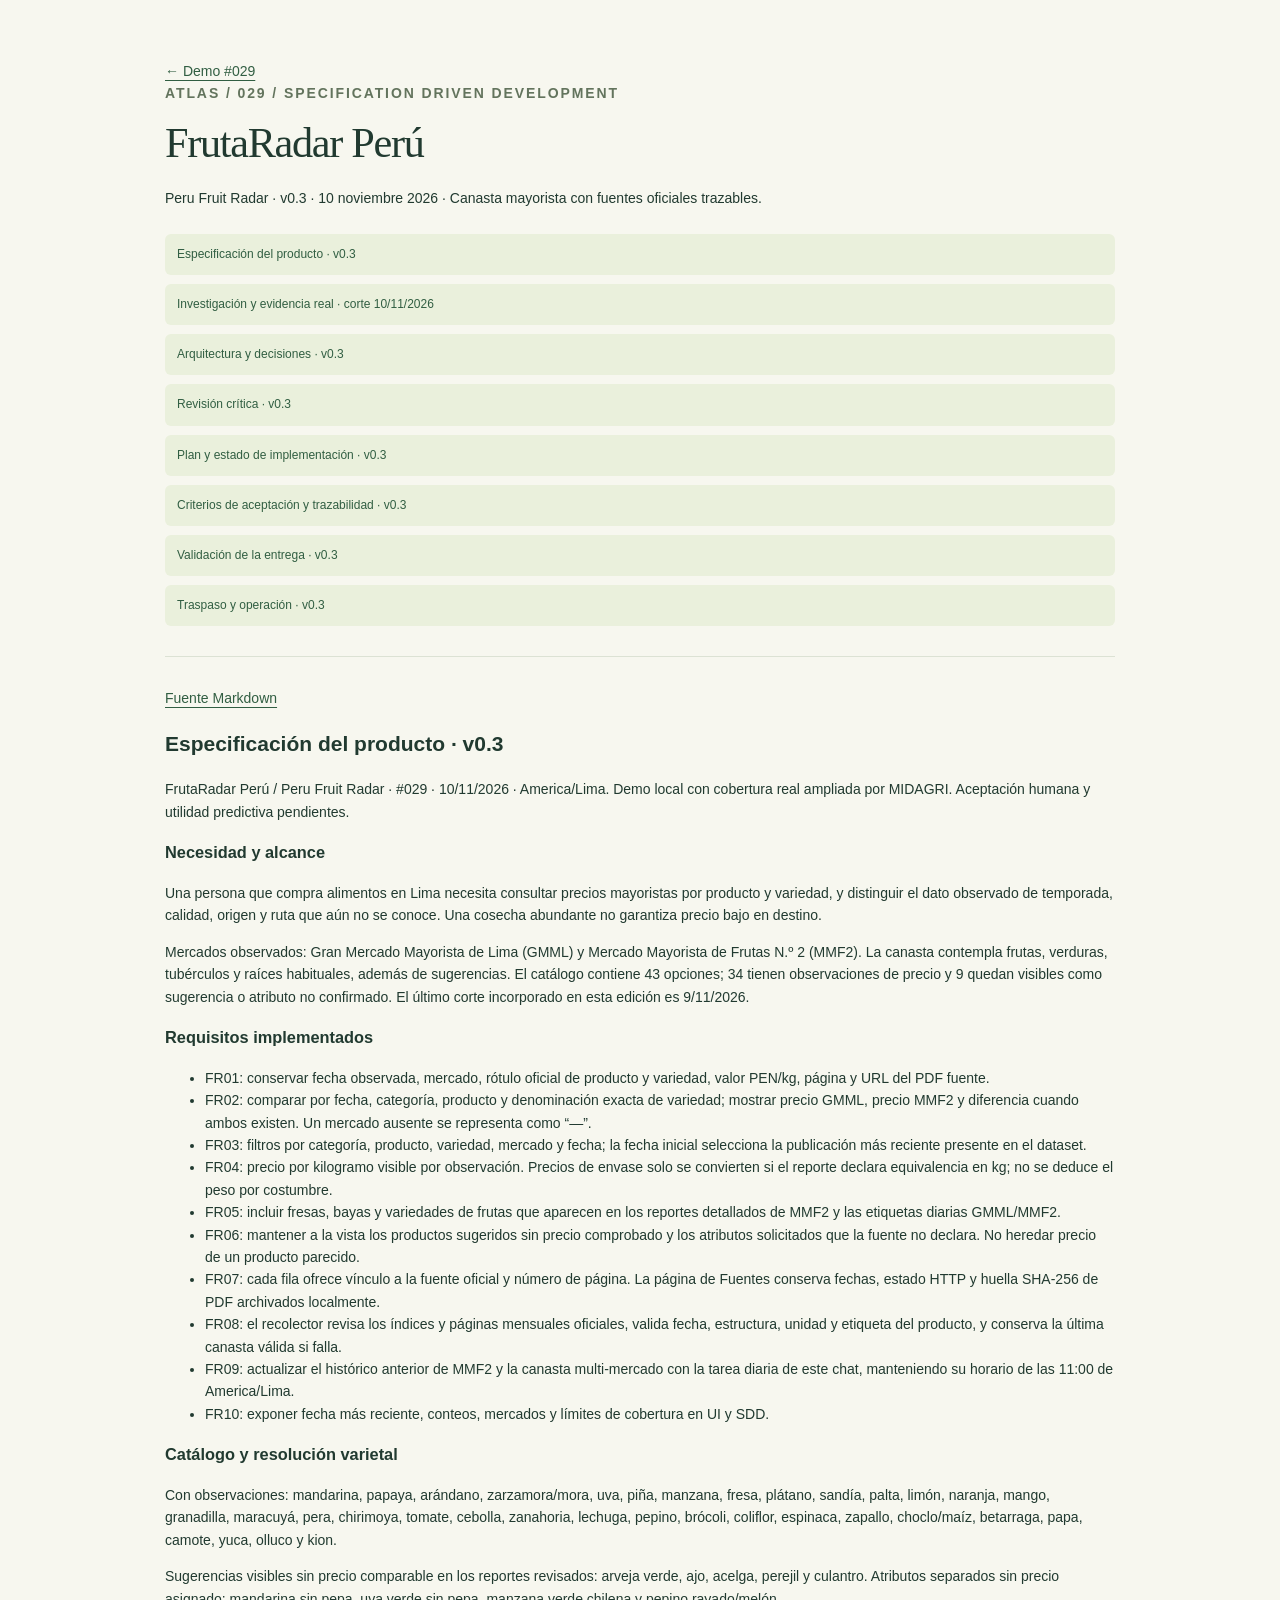
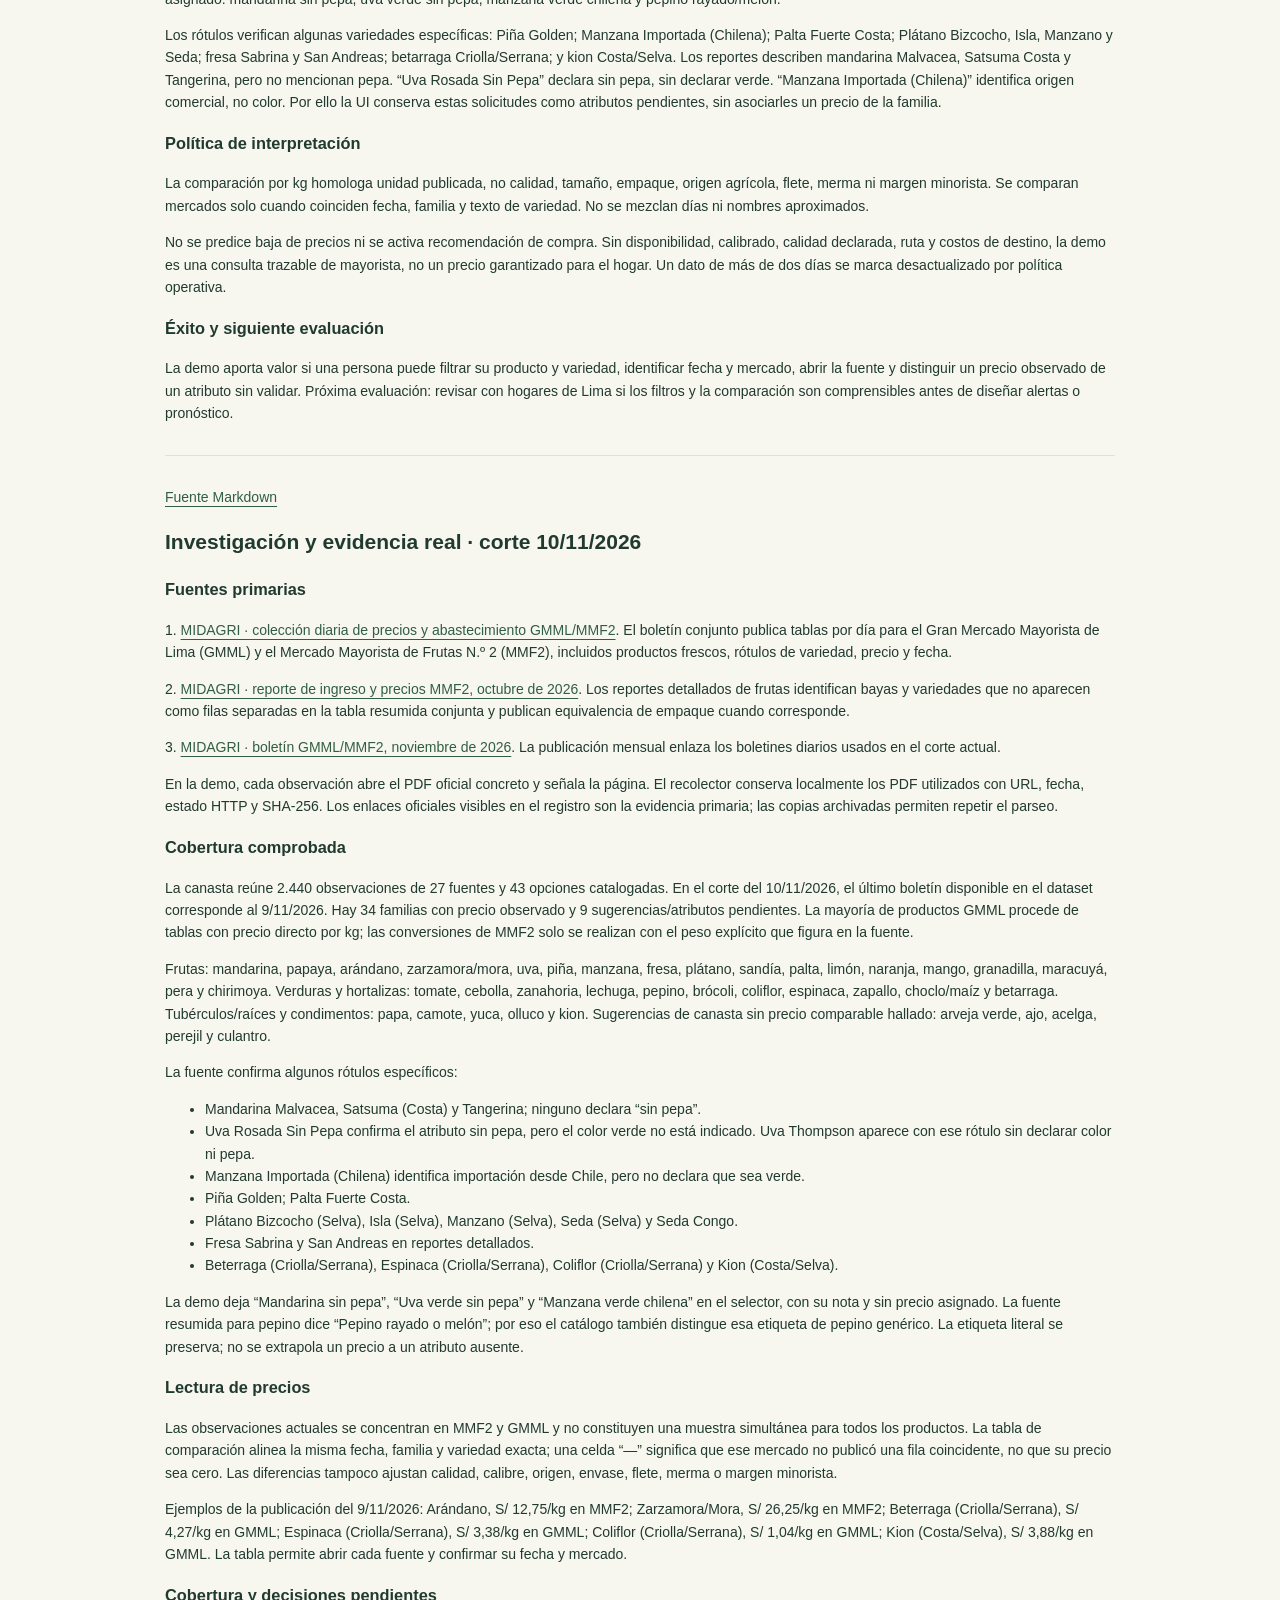
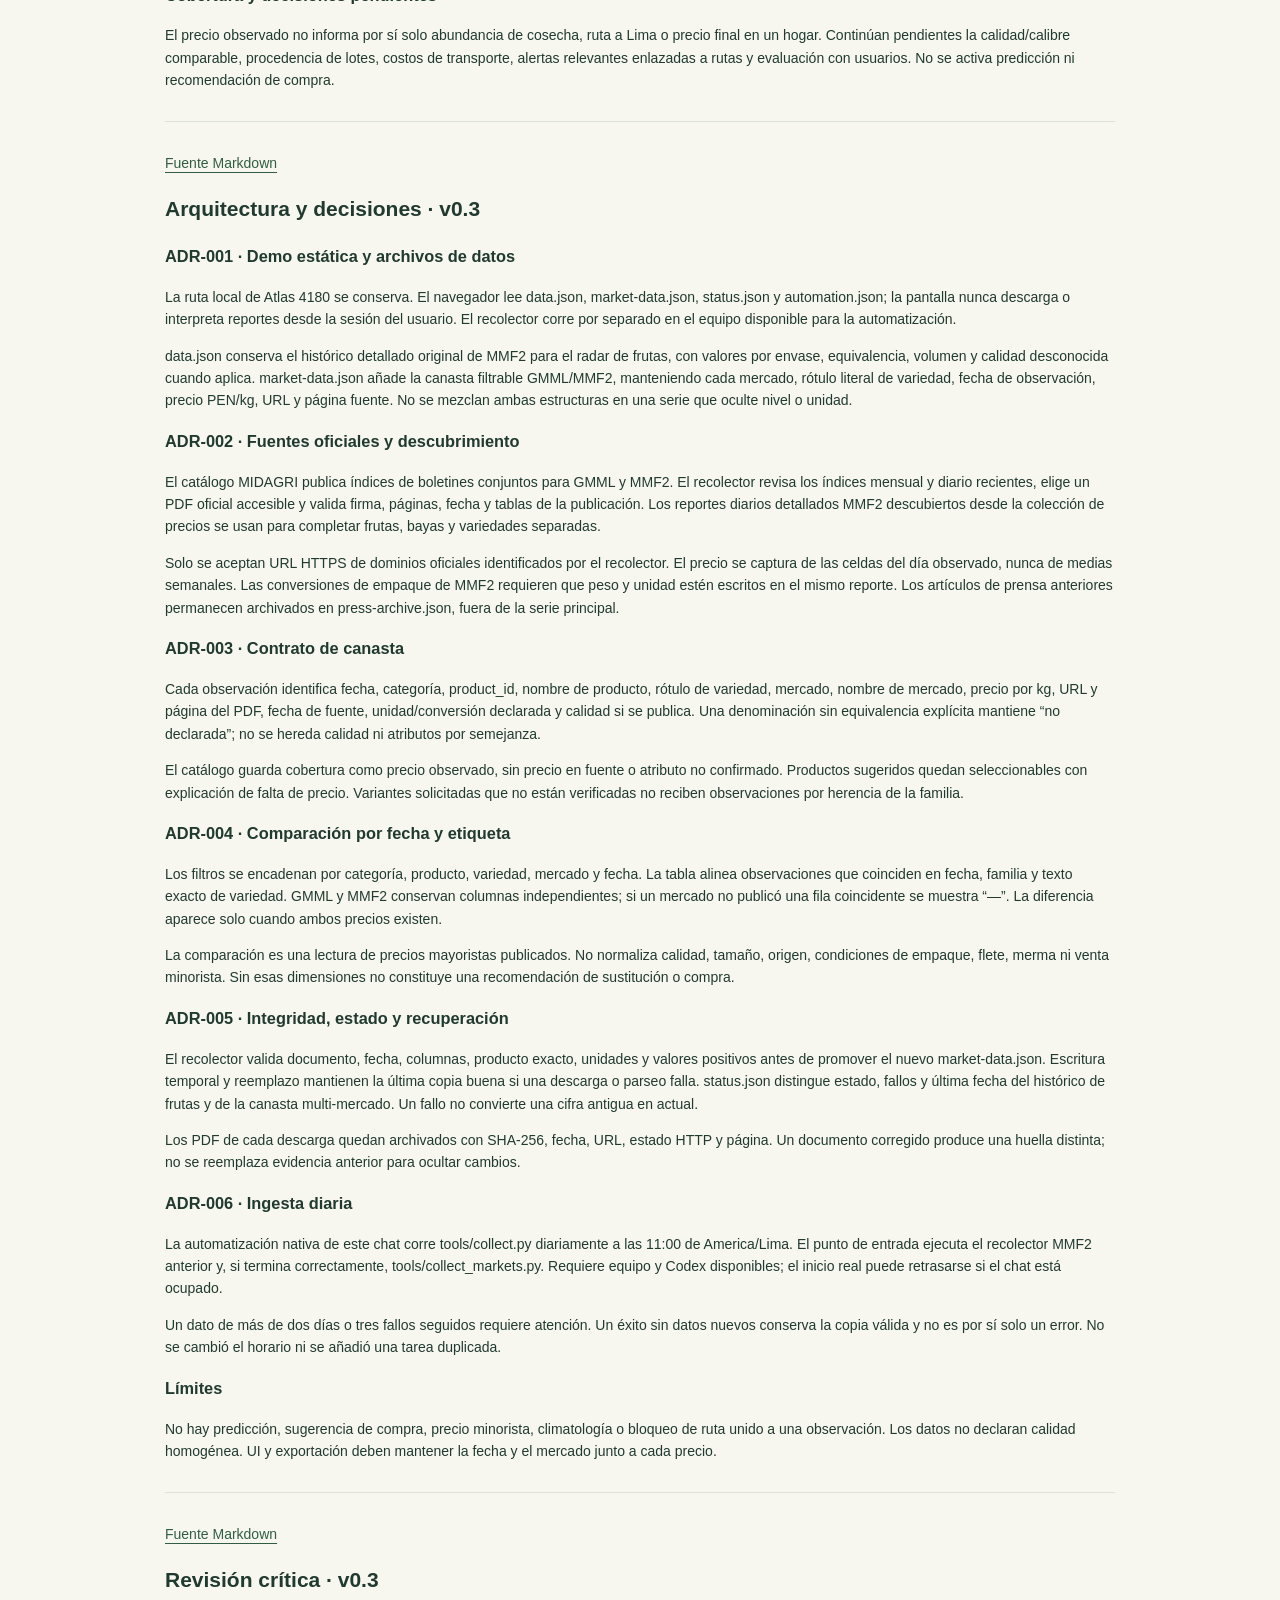
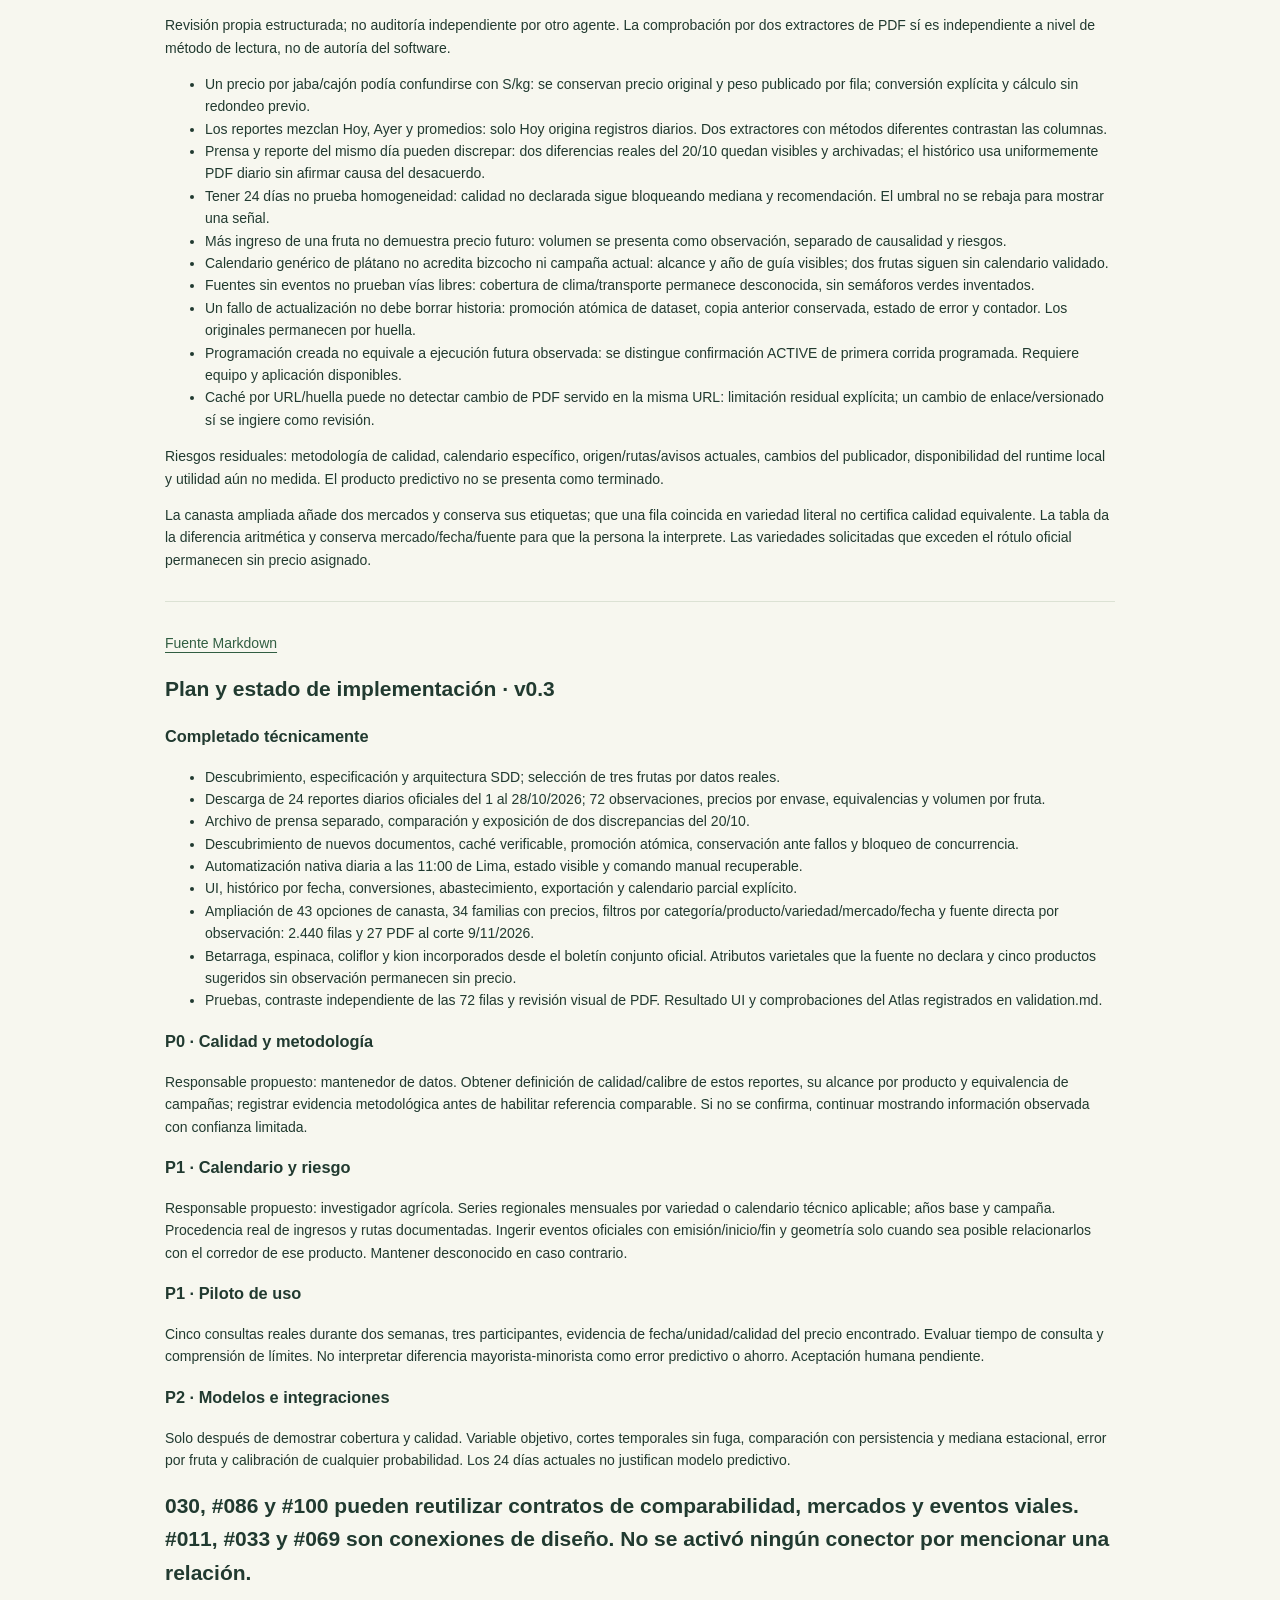
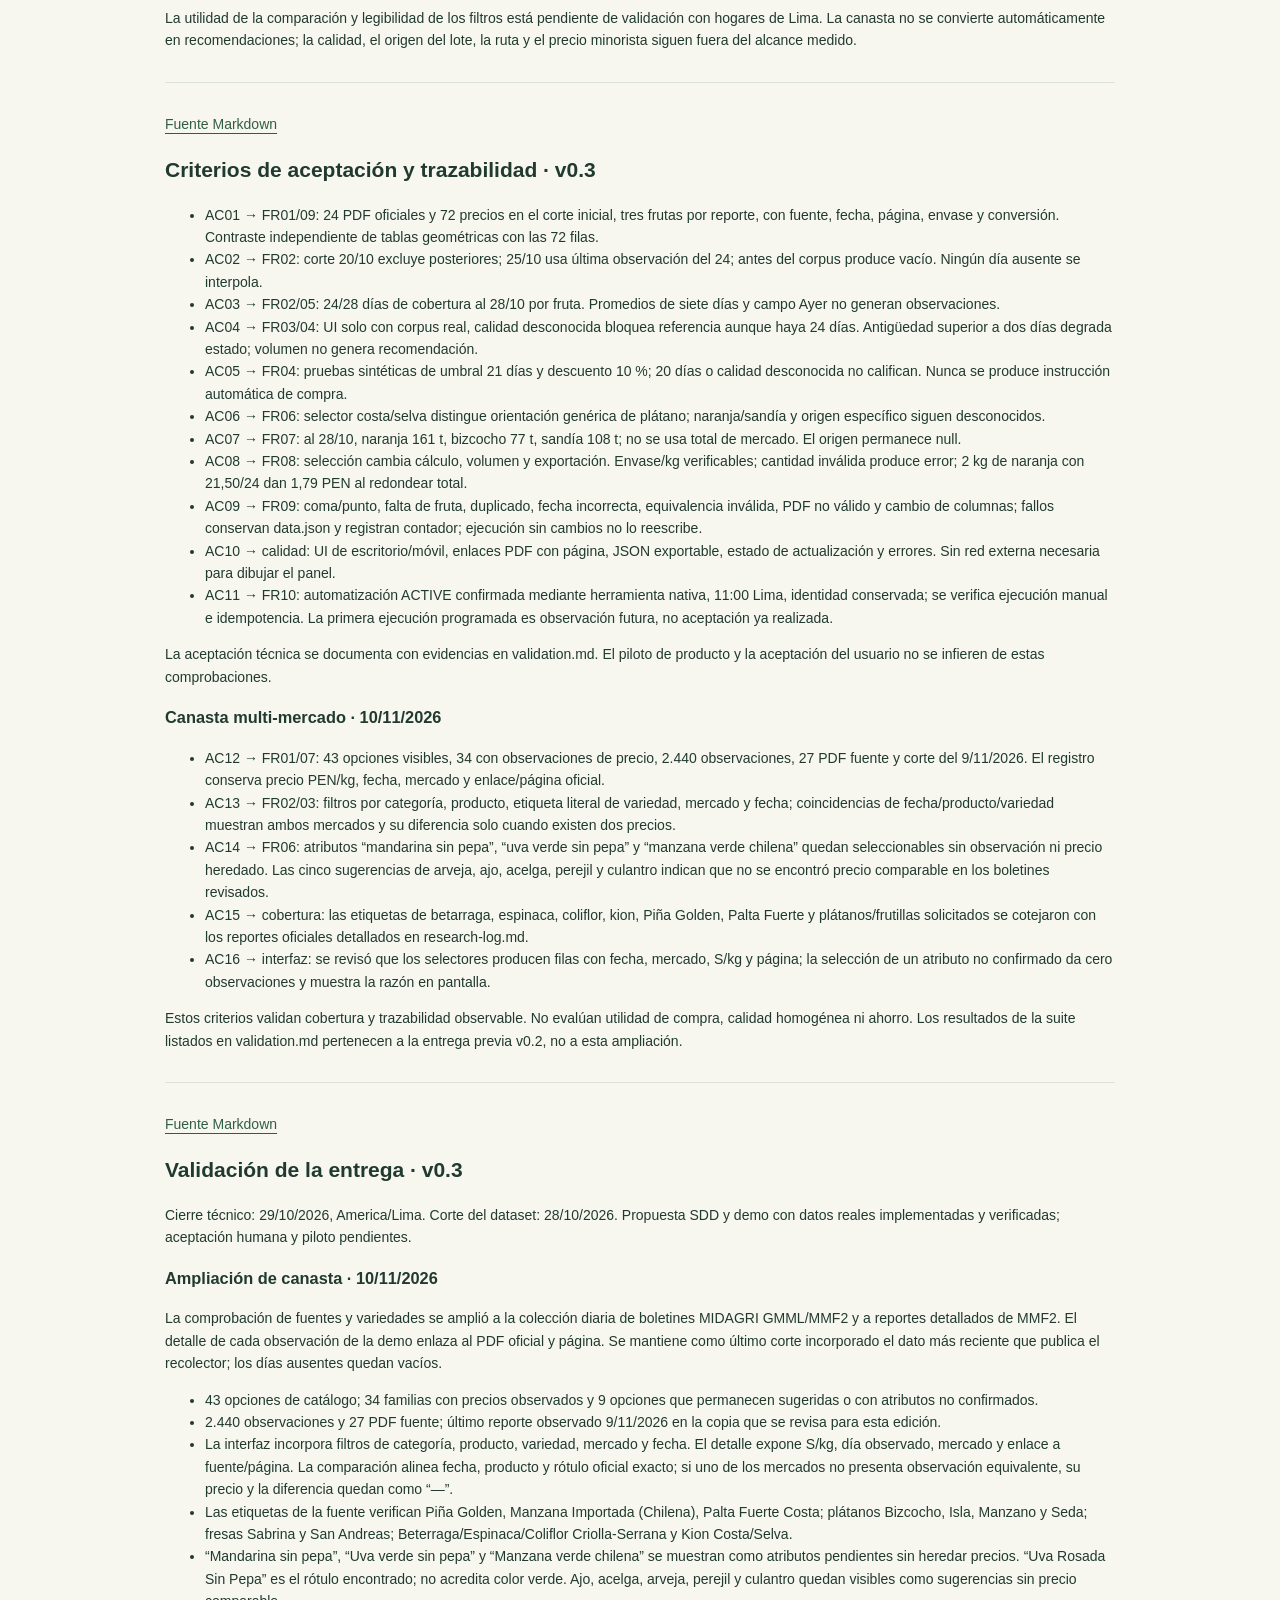
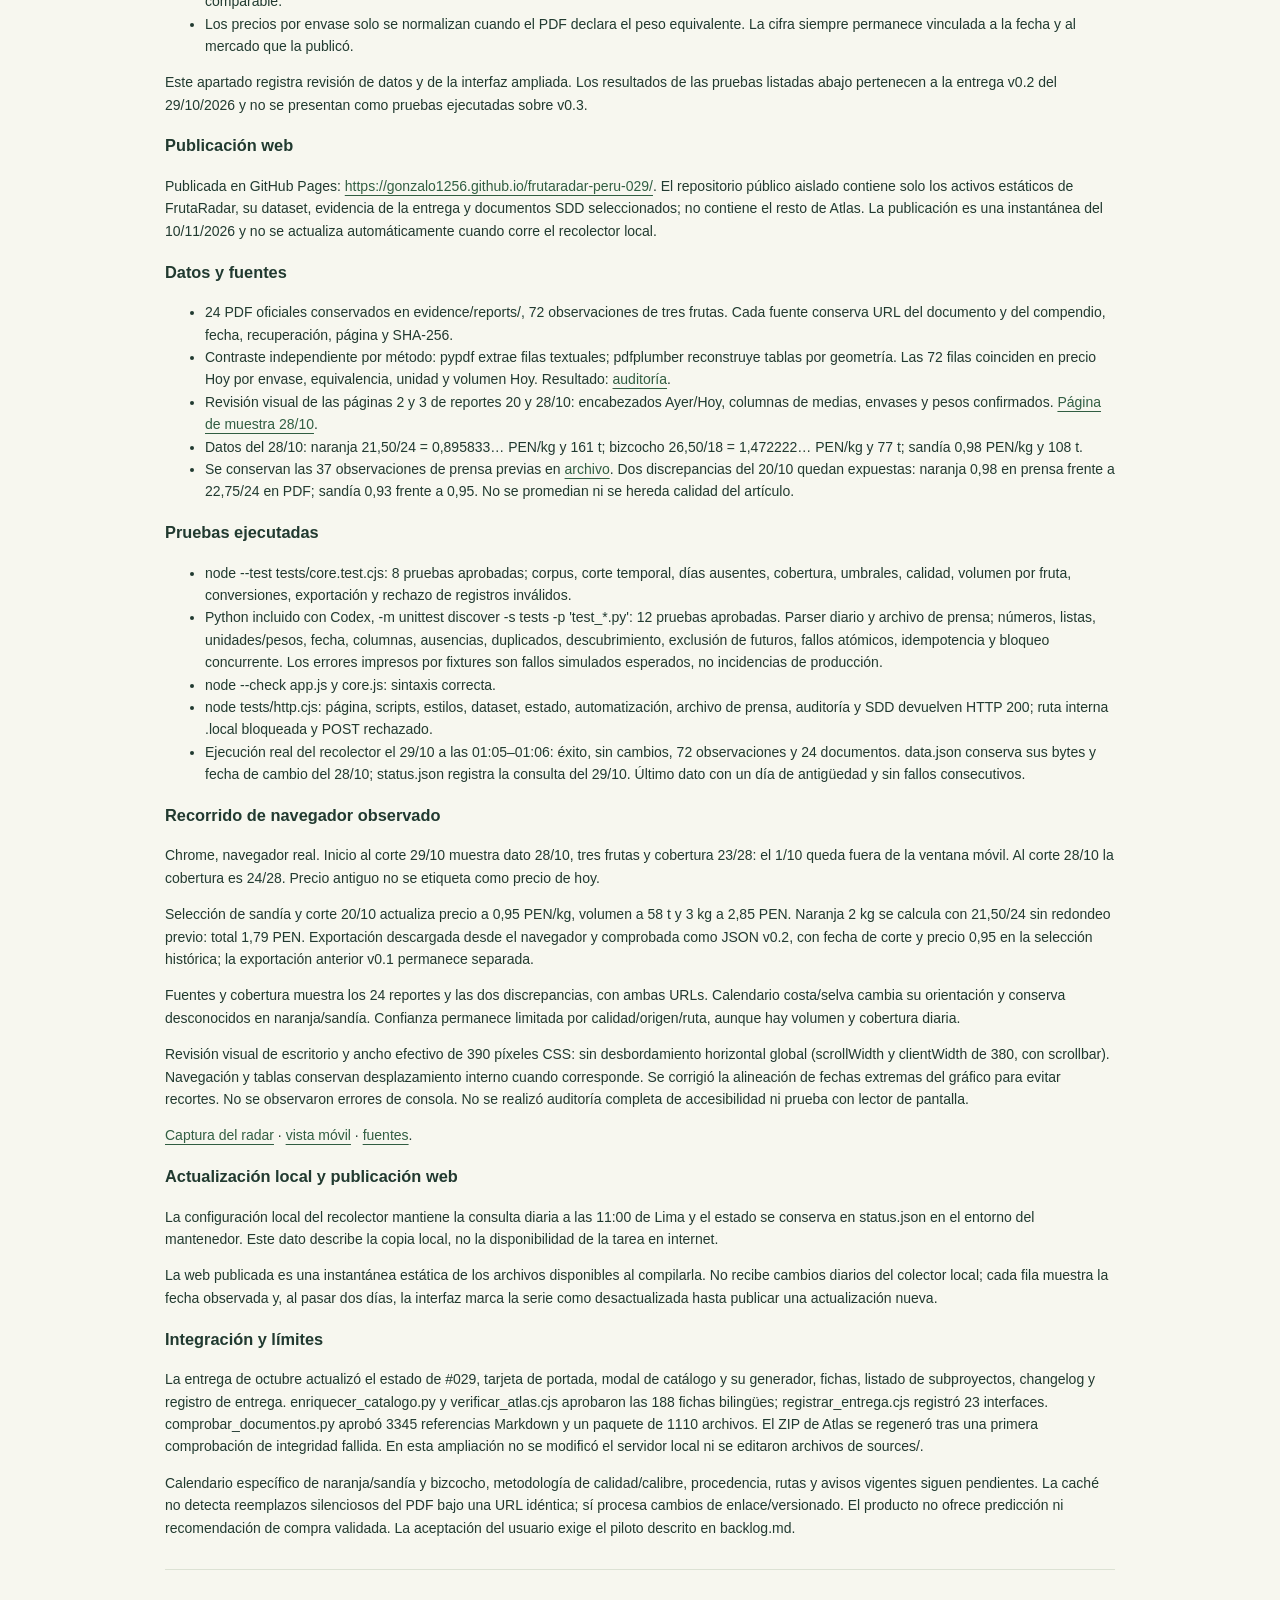
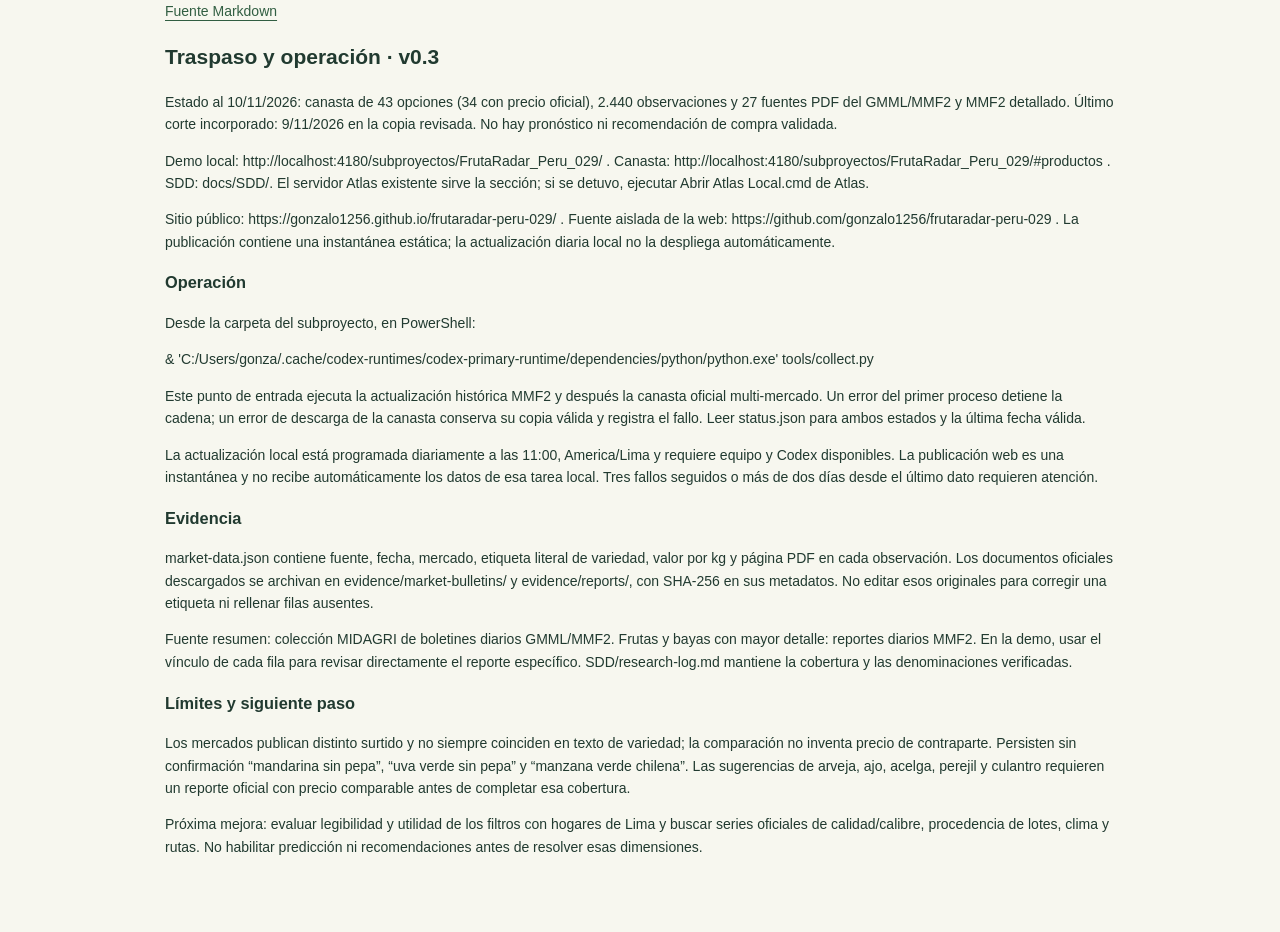
==== commit f12d0295: "Document the public site and freshness limits" ====
--- a/docs/SDD/index.html
+++ b/docs/SDD/index.html
@@ -141,6 +141,8 @@
 <li>Los precios por envase solo se normalizan cuando el PDF declara el peso equivalente. La cifra siempre permanece vinculada a la fecha y al mercado que la publicó.</li>
 </ul>
 <p>Este apartado registra revisión de datos y de la interfaz ampliada. Los resultados de las pruebas listadas abajo pertenecen a la entrega v0.2 del 29/10/2026 y no se presentan como pruebas ejecutadas sobre v0.3.</p>
+<h3>Publicación web</h3>
+<p>Publicada en GitHub Pages: <a href="https://gonzalo1256.github.io/frutaradar-peru-029/">https://gonzalo1256.github.io/frutaradar-peru-029/</a>. El repositorio público aislado contiene solo los activos estáticos de FrutaRadar, su dataset, evidencia de la entrega y documentos SDD seleccionados; no contiene el resto de Atlas. La publicación es una instantánea del 10/11/2026 y no se actualiza automáticamente cuando corre el recolector local.</p>
 <h3>Datos y fuentes</h3>
 <ul>
 <li>24 PDF oficiales conservados en evidence/reports/, 72 observaciones de tres frutas. Cada fuente conserva URL del documento y del compendio, fecha, recuperación, página y SHA-256.</li>
@@ -167,10 +169,11 @@
 <p>La configuración local del recolector mantiene la consulta diaria a las 11:00 de Lima y el estado se conserva en status.json en el entorno del mantenedor. Este dato describe la copia local, no la disponibilidad de la tarea en internet.</p>
 <p>La web publicada es una instantánea estática de los archivos disponibles al compilarla. No recibe cambios diarios del colector local; cada fila muestra la fecha observada y, al pasar dos días, la interfaz marca la serie como desactualizada hasta publicar una actualización nueva.</p>
 <h3>Integración y límites</h3>
-<p>Se actualizaron estado de #029, tarjeta de portada, modal de catálogo y su generador, fichas, listado de subproyectos, changelog y registro de entrega. enriquecer_catalogo.py y verificar_atlas.cjs aprobaron las 188 fichas bilingües; registrar_entrega.cjs registró 23 interfaces. comprobar_documentos.py aprobó 3345 referencias Markdown y un paquete de 1110 archivos. El último renueva manifiesto y ZIP. Una primera generación del ZIP falló su comprobación de integridad; se regeneró y la comprobación completa pasó. No se atribuye una causa no confirmada. No hubo modificación del servidor, instalación de paquetes, publicación pública ni edición de sources/.</p>
+<p>La entrega de octubre actualizó el estado de #029, tarjeta de portada, modal de catálogo y su generador, fichas, listado de subproyectos, changelog y registro de entrega. enriquecer_catalogo.py y verificar_atlas.cjs aprobaron las 188 fichas bilingües; registrar_entrega.cjs registró 23 interfaces. comprobar_documentos.py aprobó 3345 referencias Markdown y un paquete de 1110 archivos. El ZIP de Atlas se regeneró tras una primera comprobación de integridad fallida. En esta ampliación no se modificó el servidor local ni se editaron archivos de sources/.</p>
 <p>Calendario específico de naranja/sandía y bizcocho, metodología de calidad/calibre, procedencia, rutas y avisos vigentes siguen pendientes. La caché no detecta reemplazos silenciosos del PDF bajo una URL idéntica; sí procesa cambios de enlace/versionado. El producto no ofrece predicción ni recomendación de compra validada. La aceptación del usuario exige el piloto descrito en backlog.md.</p></section><section id="handoff"><a href="handoff.md">Fuente Markdown</a><h2>Traspaso y operación · v0.3</h2>
 <p>Estado al 10/11/2026: canasta de 43 opciones (34 con precio oficial), 2.440 observaciones y 27 fuentes PDF del GMML/MMF2 y MMF2 detallado. Último corte incorporado: 9/11/2026 en la copia revisada. No hay pronóstico ni recomendación de compra validada.</p>
 <p>Demo local: http://localhost:4180/subproyectos/FrutaRadar_Peru_029/ . Canasta: http://localhost:4180/subproyectos/FrutaRadar_Peru_029/#productos . SDD: docs/SDD/. El servidor Atlas existente sirve la sección; si se detuvo, ejecutar Abrir Atlas Local.cmd de Atlas.</p>
+<p>Sitio público: https://gonzalo1256.github.io/frutaradar-peru-029/ . Fuente aislada de la web: https://github.com/gonzalo1256/frutaradar-peru-029 . La publicación contiene una instantánea estática; la actualización diaria local no la despliega automáticamente.</p>
 <h3>Operación</h3>
 <p>Desde la carpeta del subproyecto, en PowerShell:</p>
 <p>    &amp; &#x27;C:/Users/gonza/.cache/codex-runtimes/codex-primary-runtime/dependencies/python/python.exe&#x27; tools/collect.py</p>
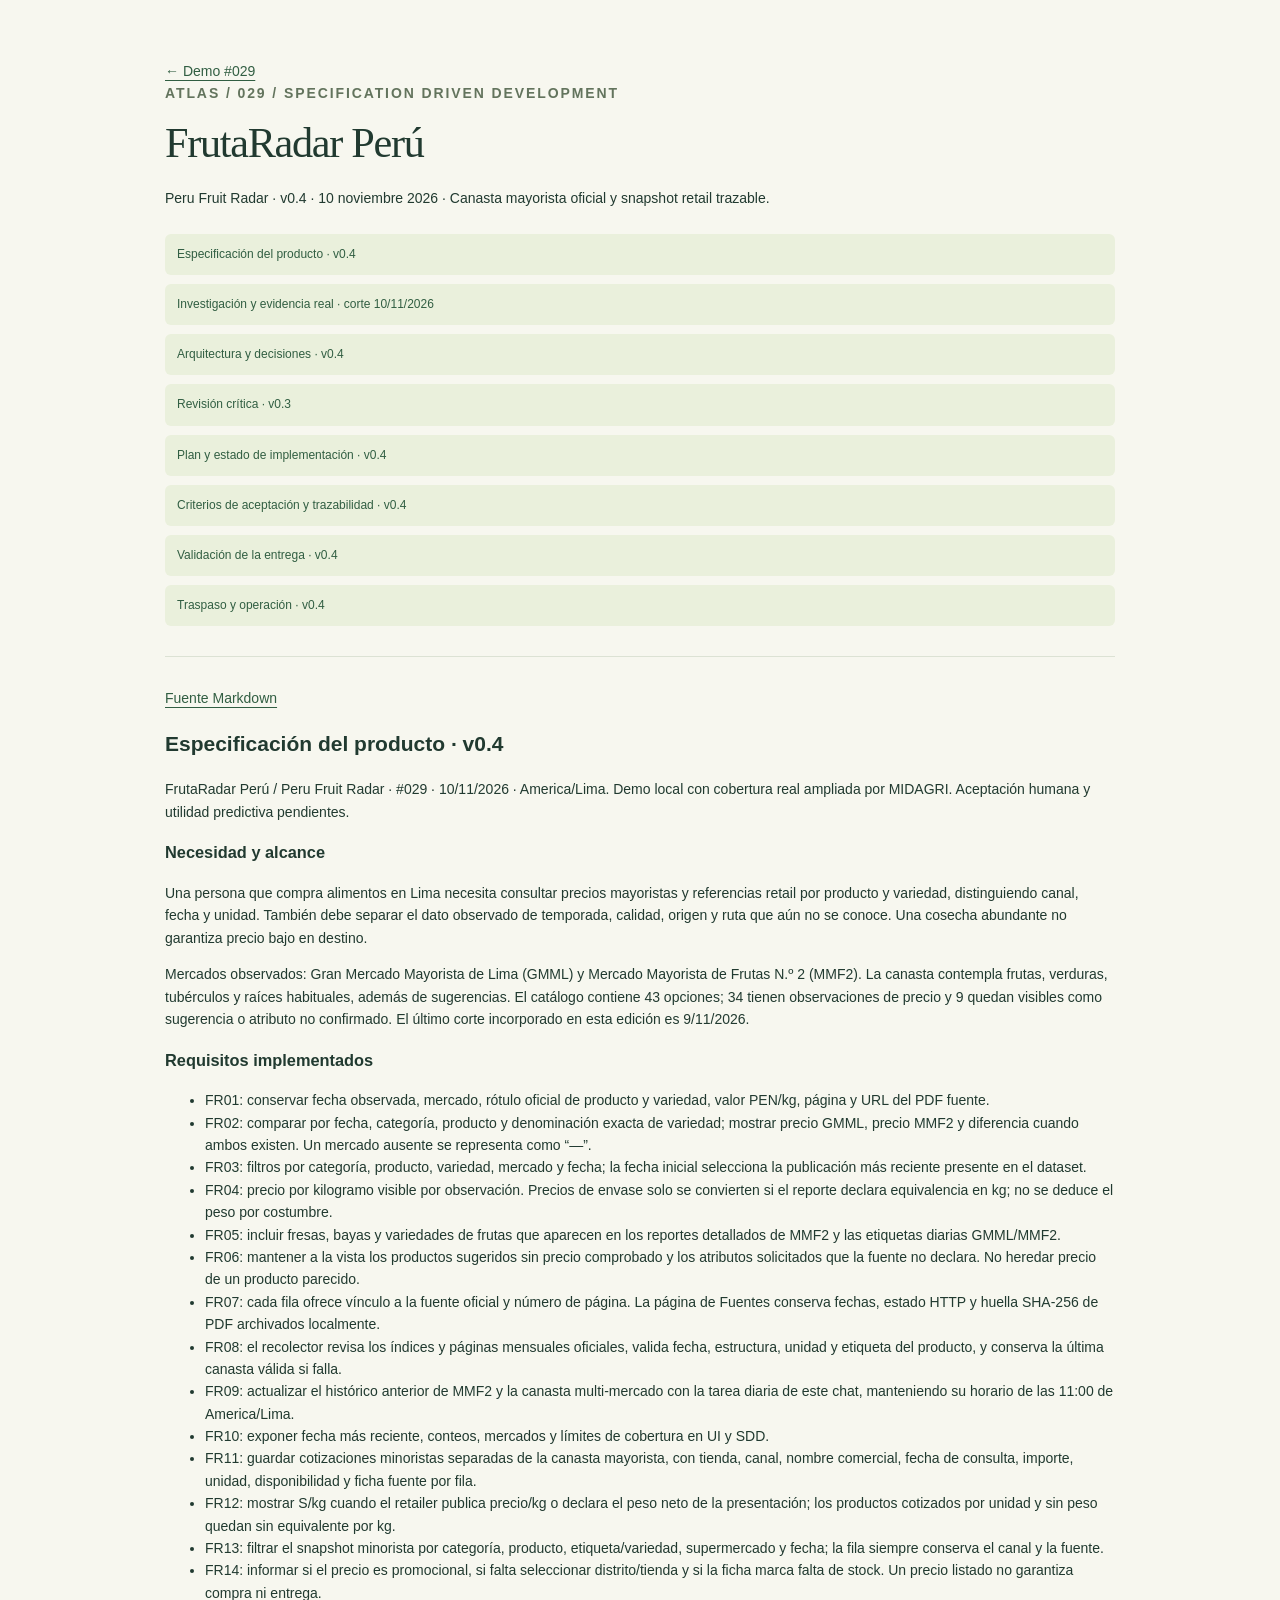
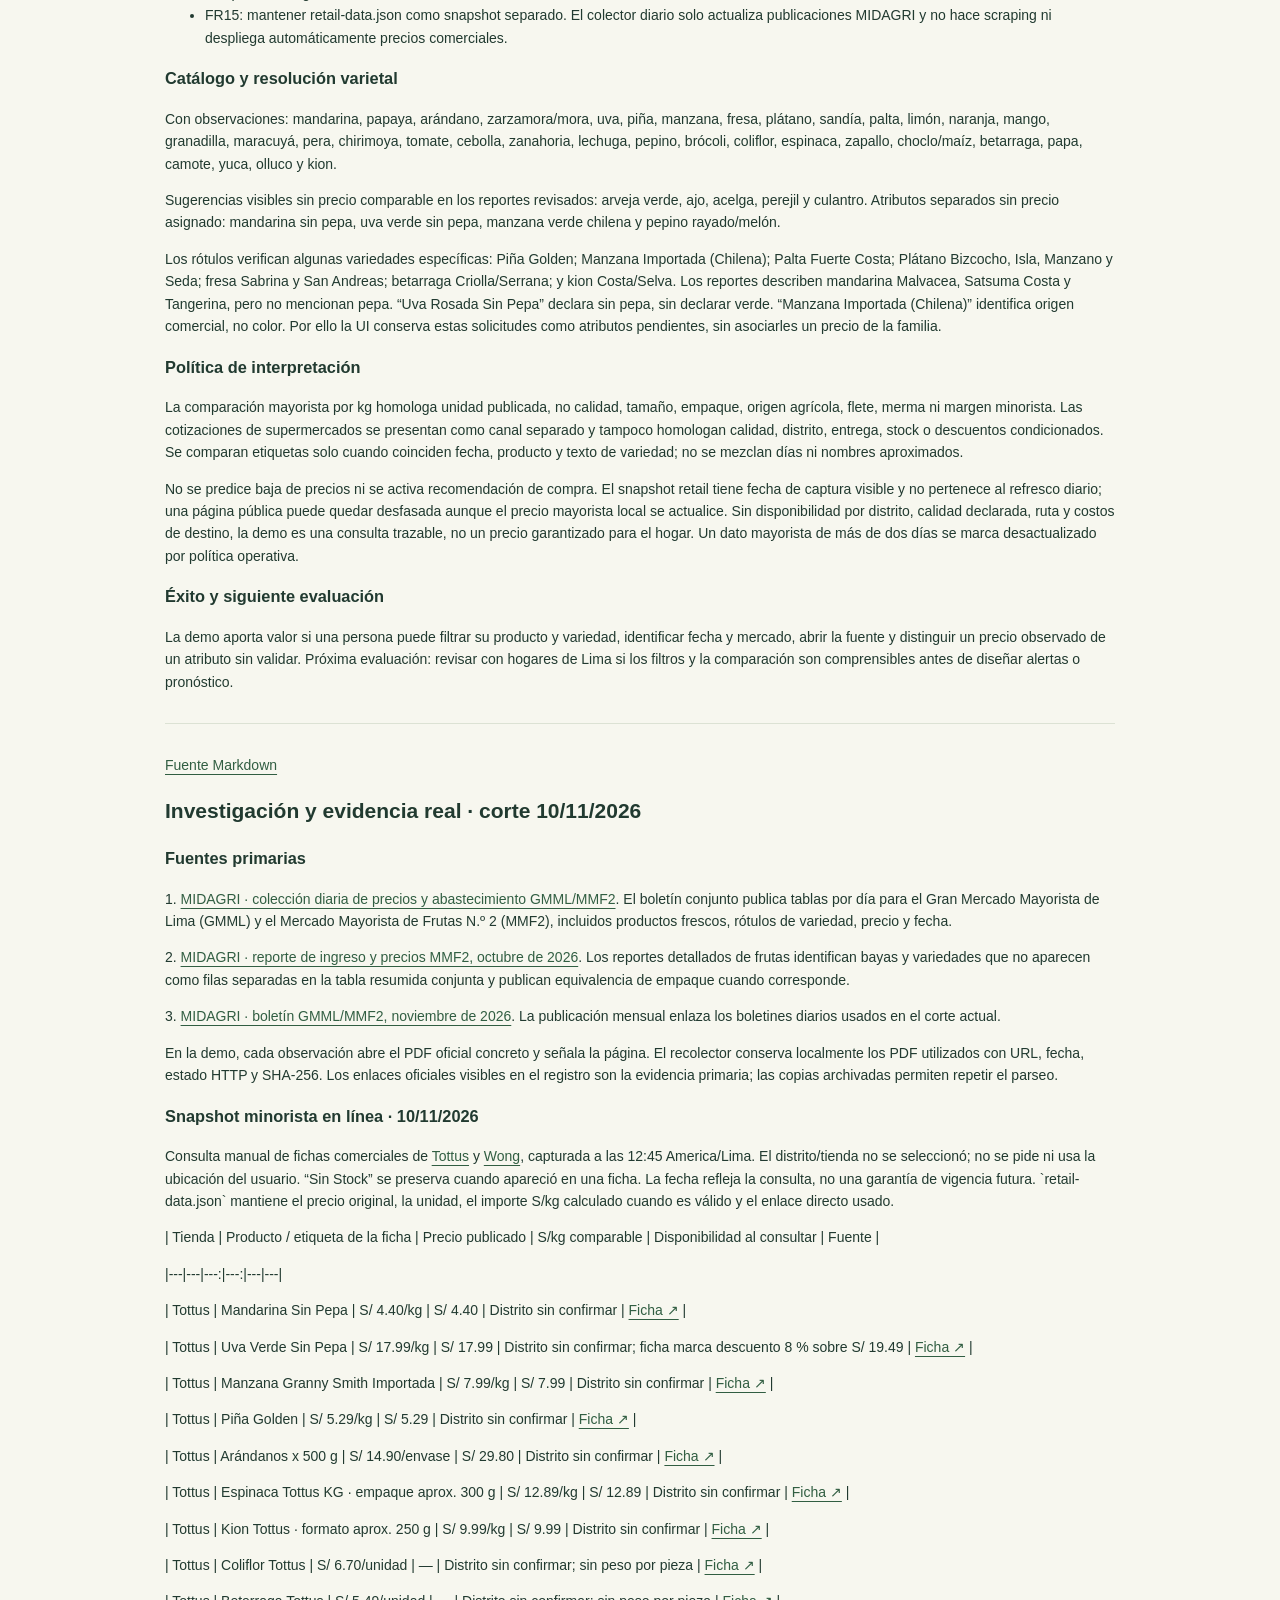
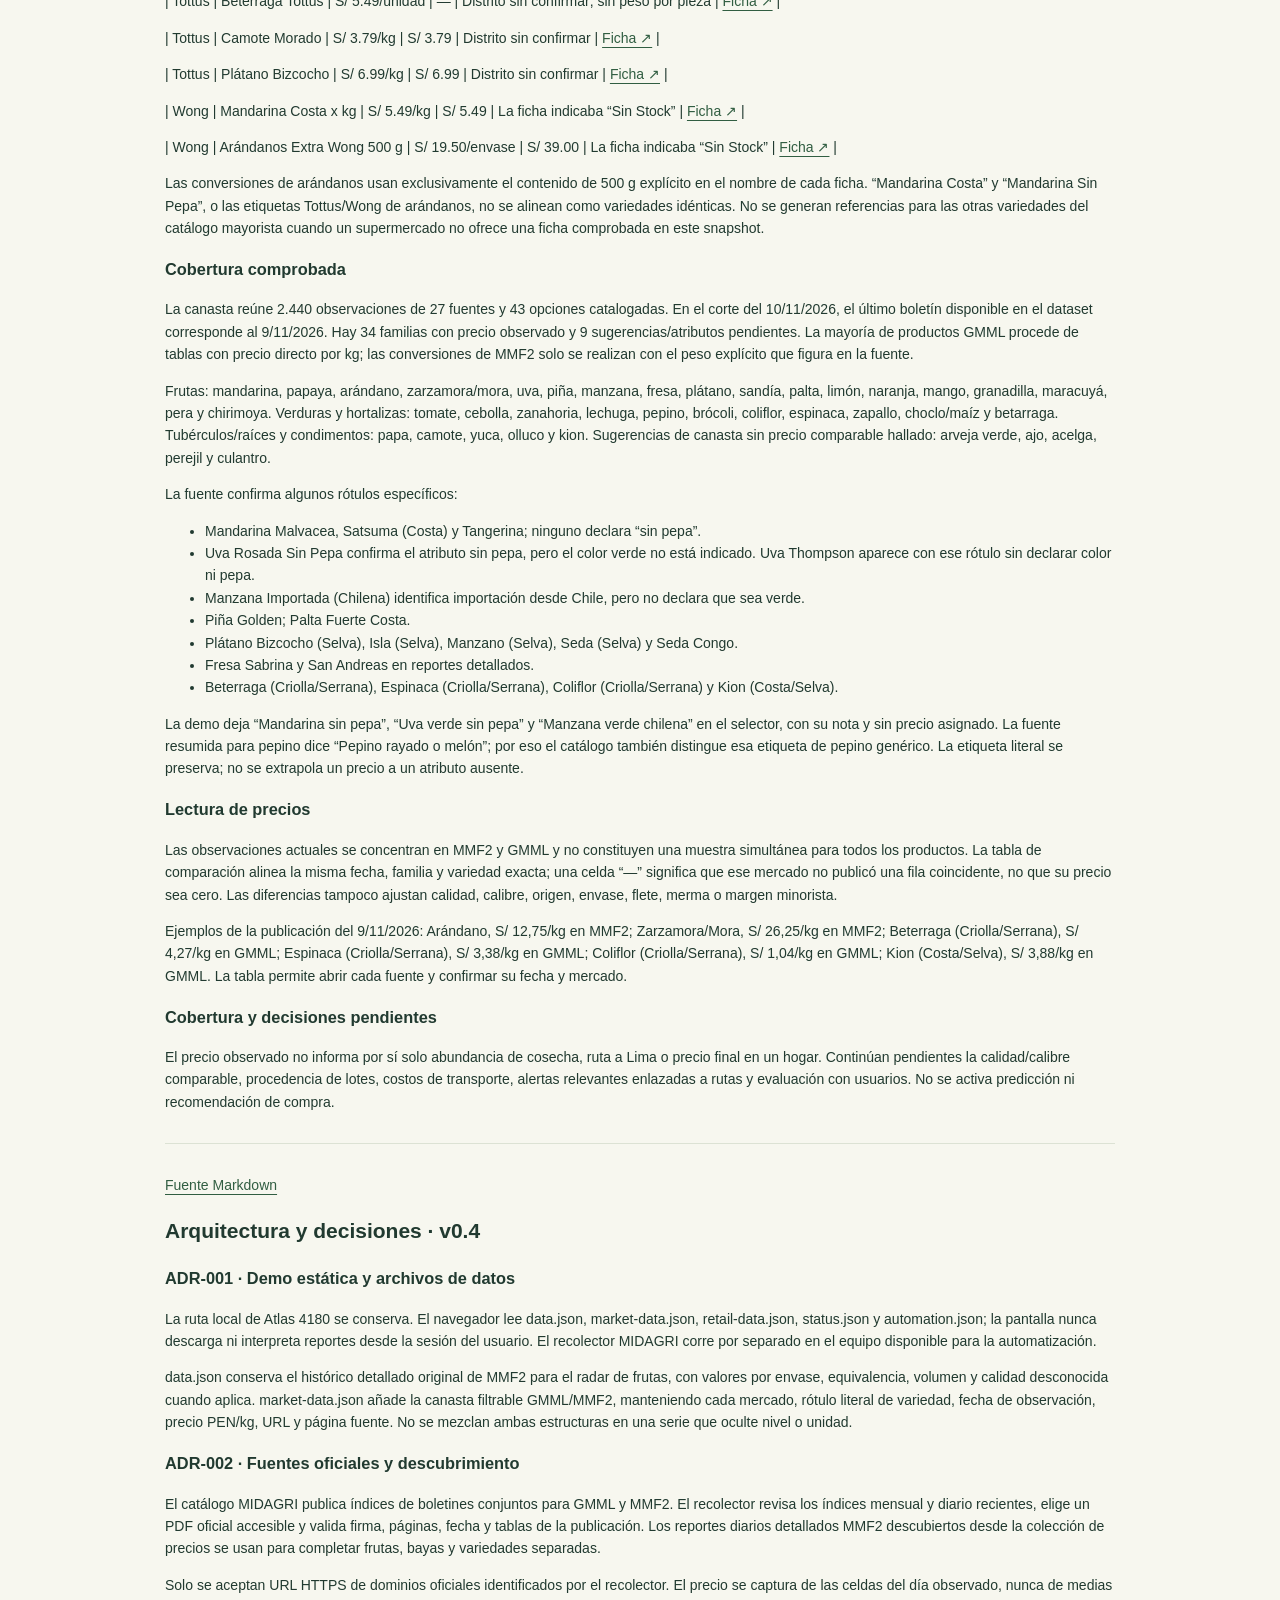
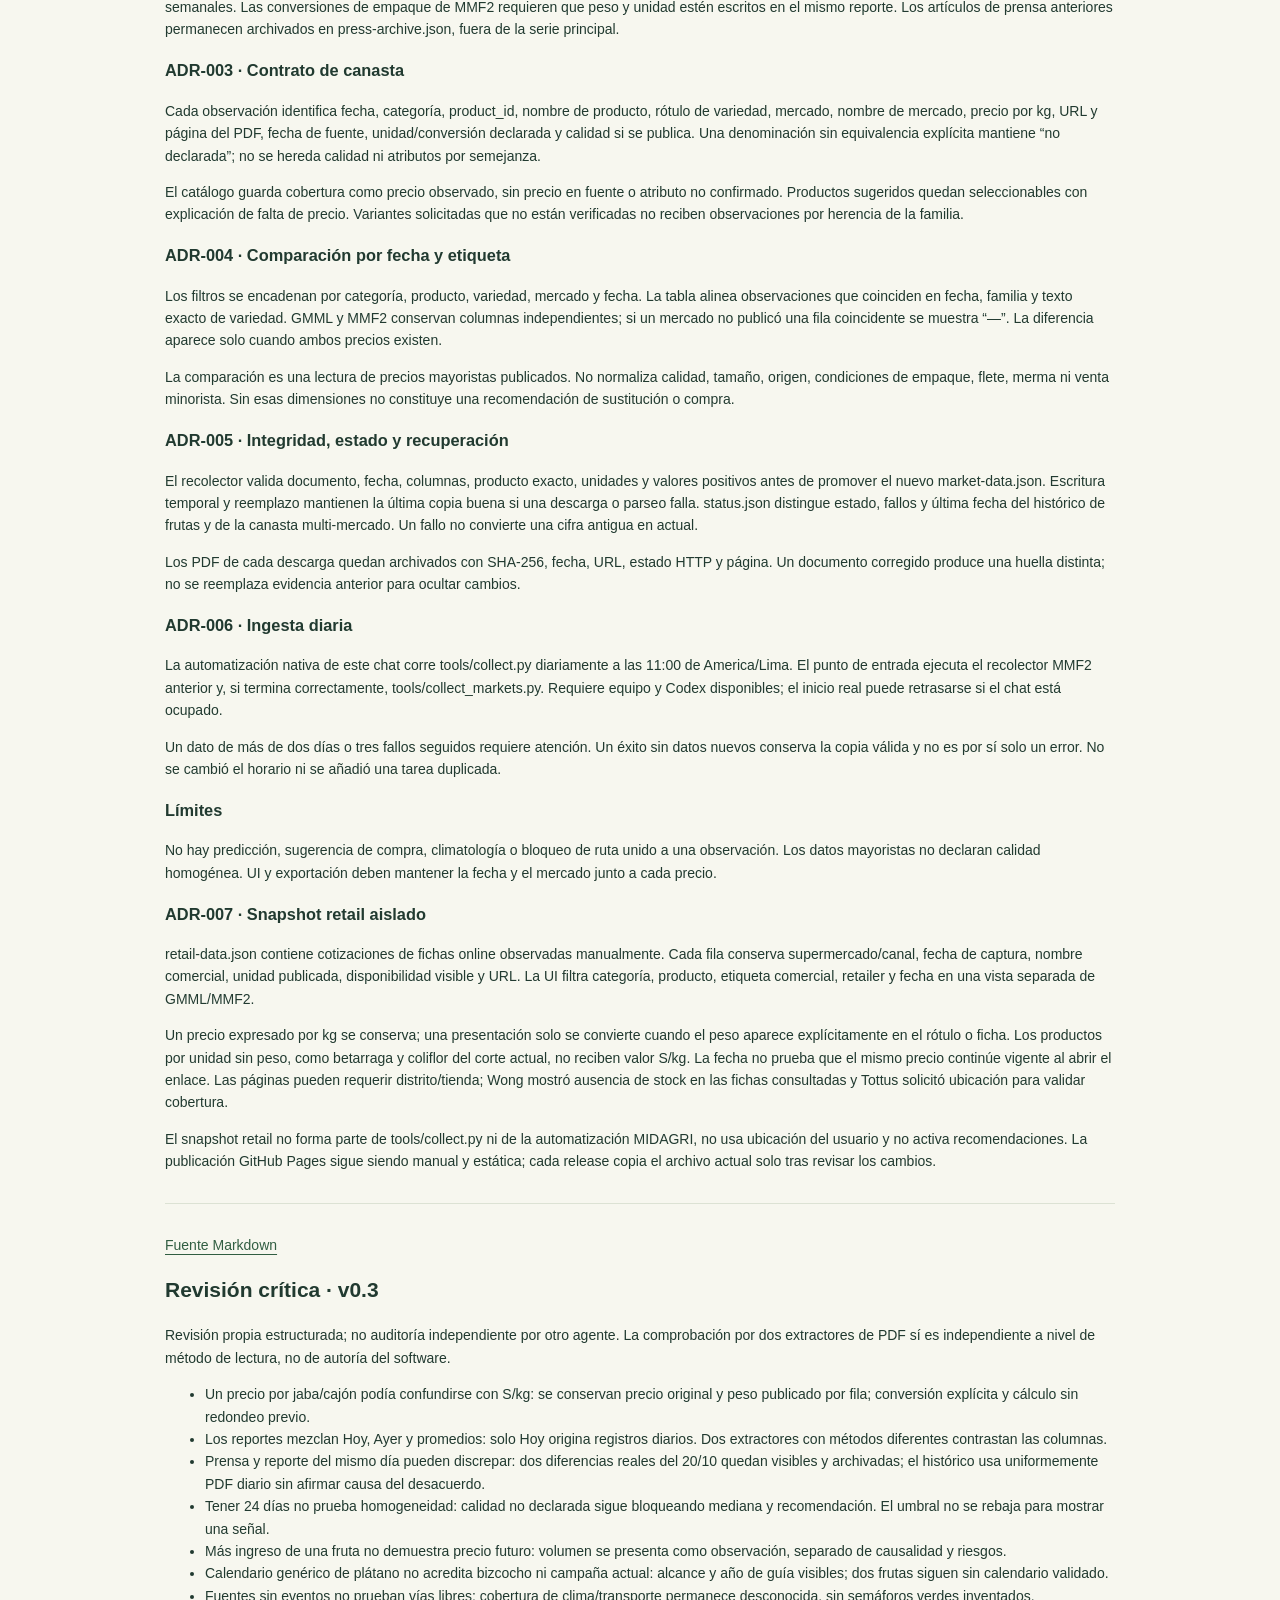
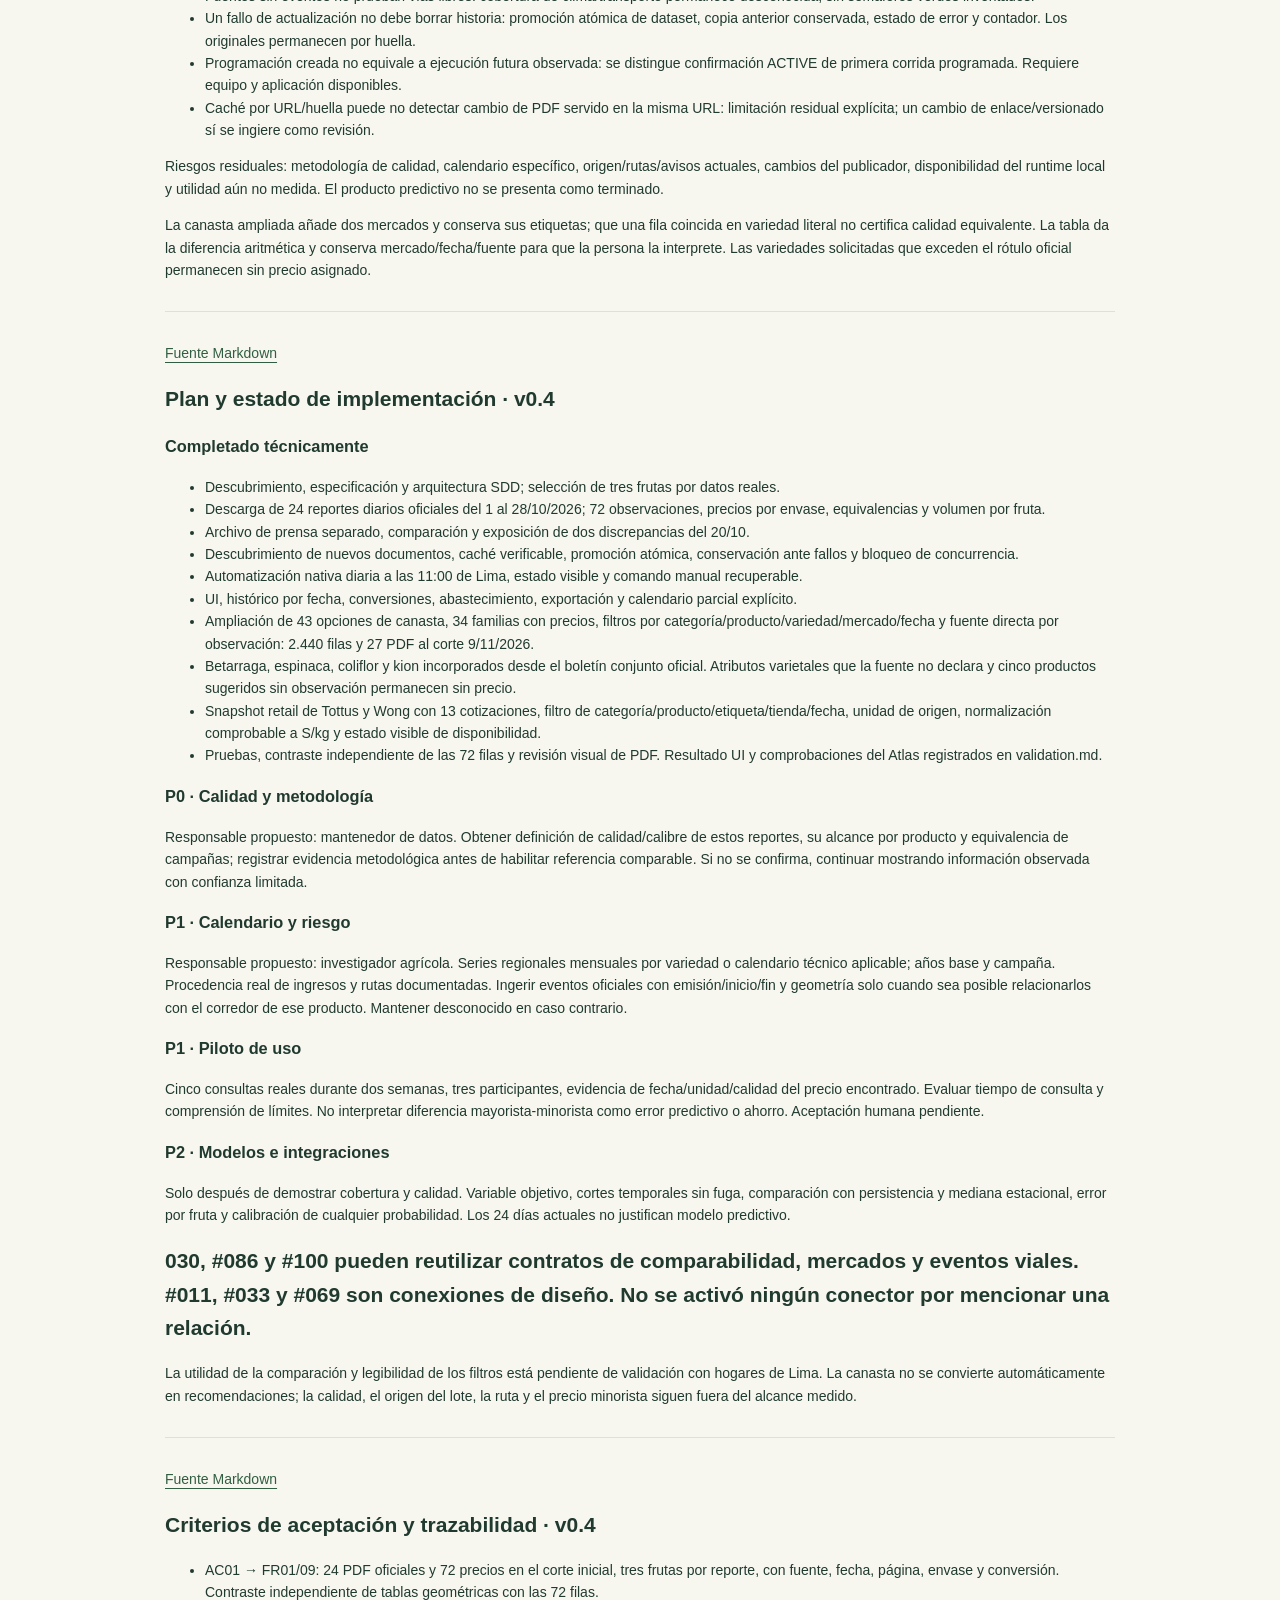
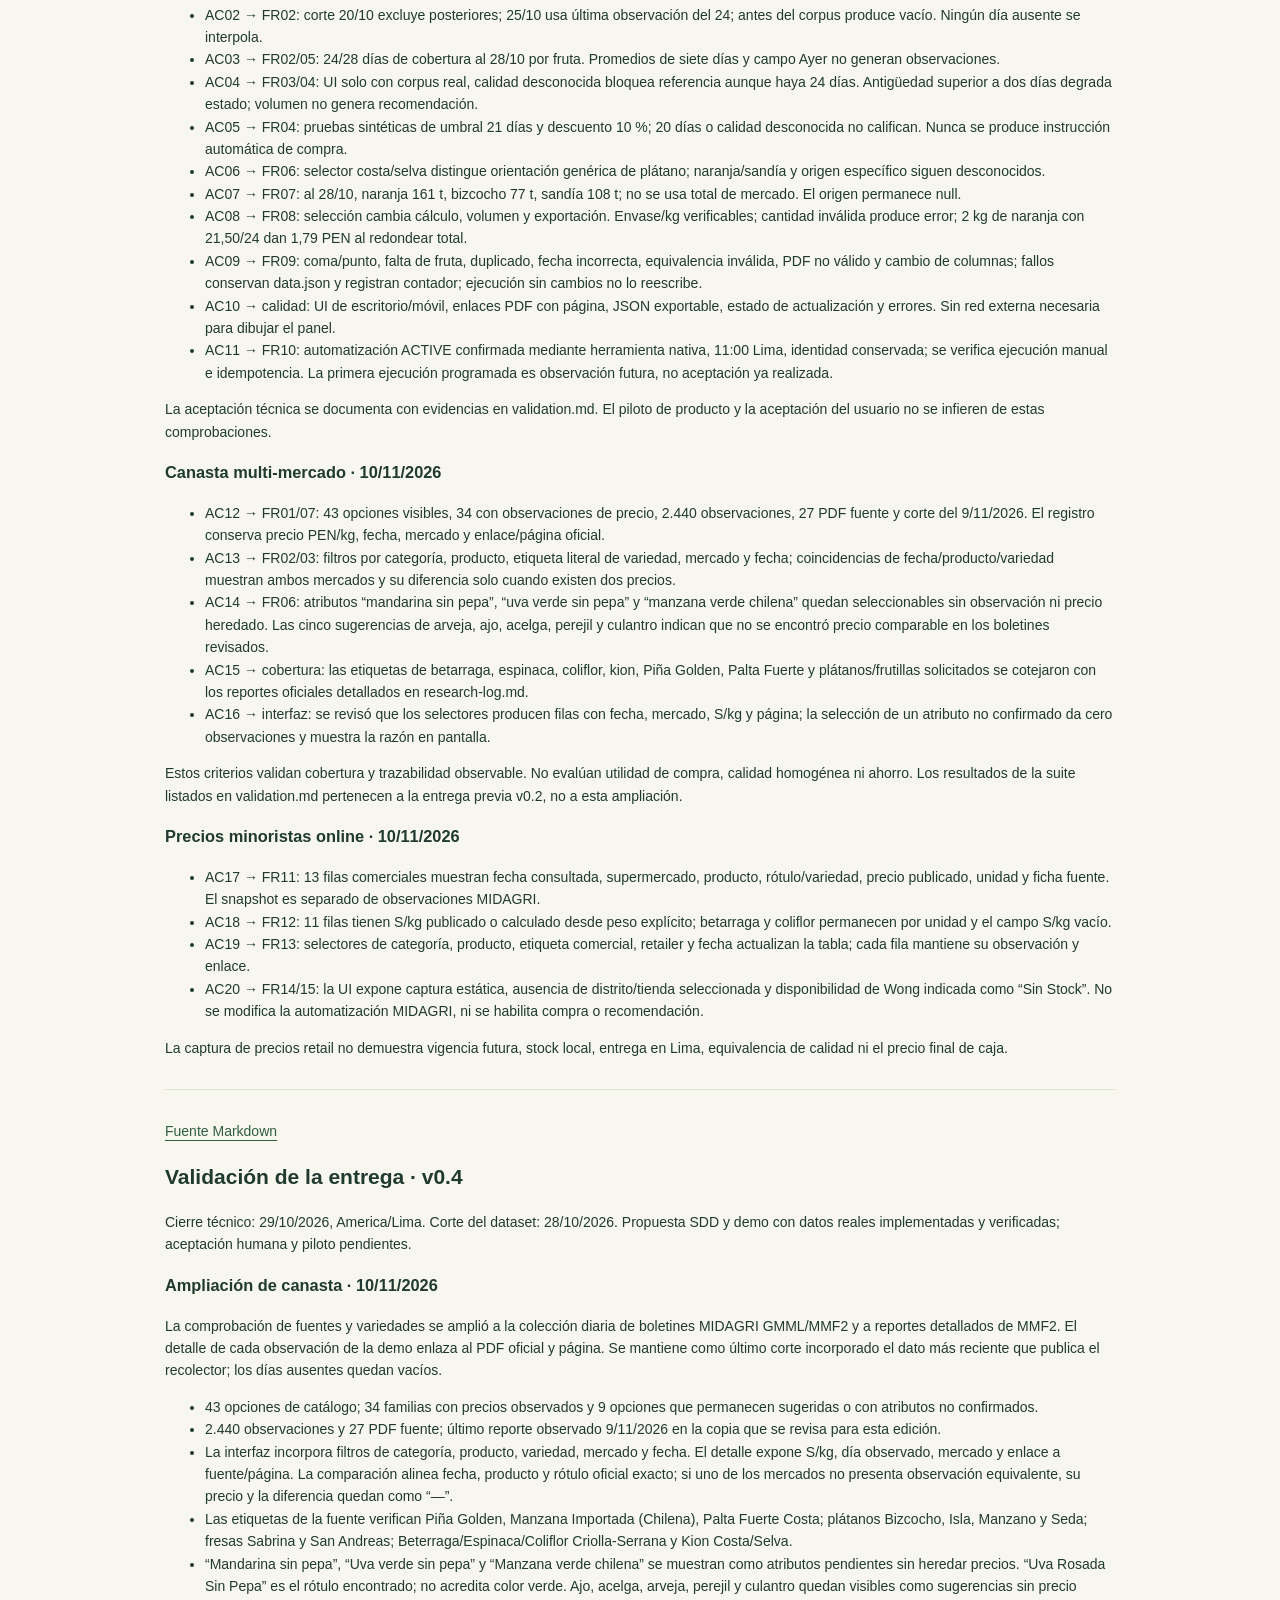
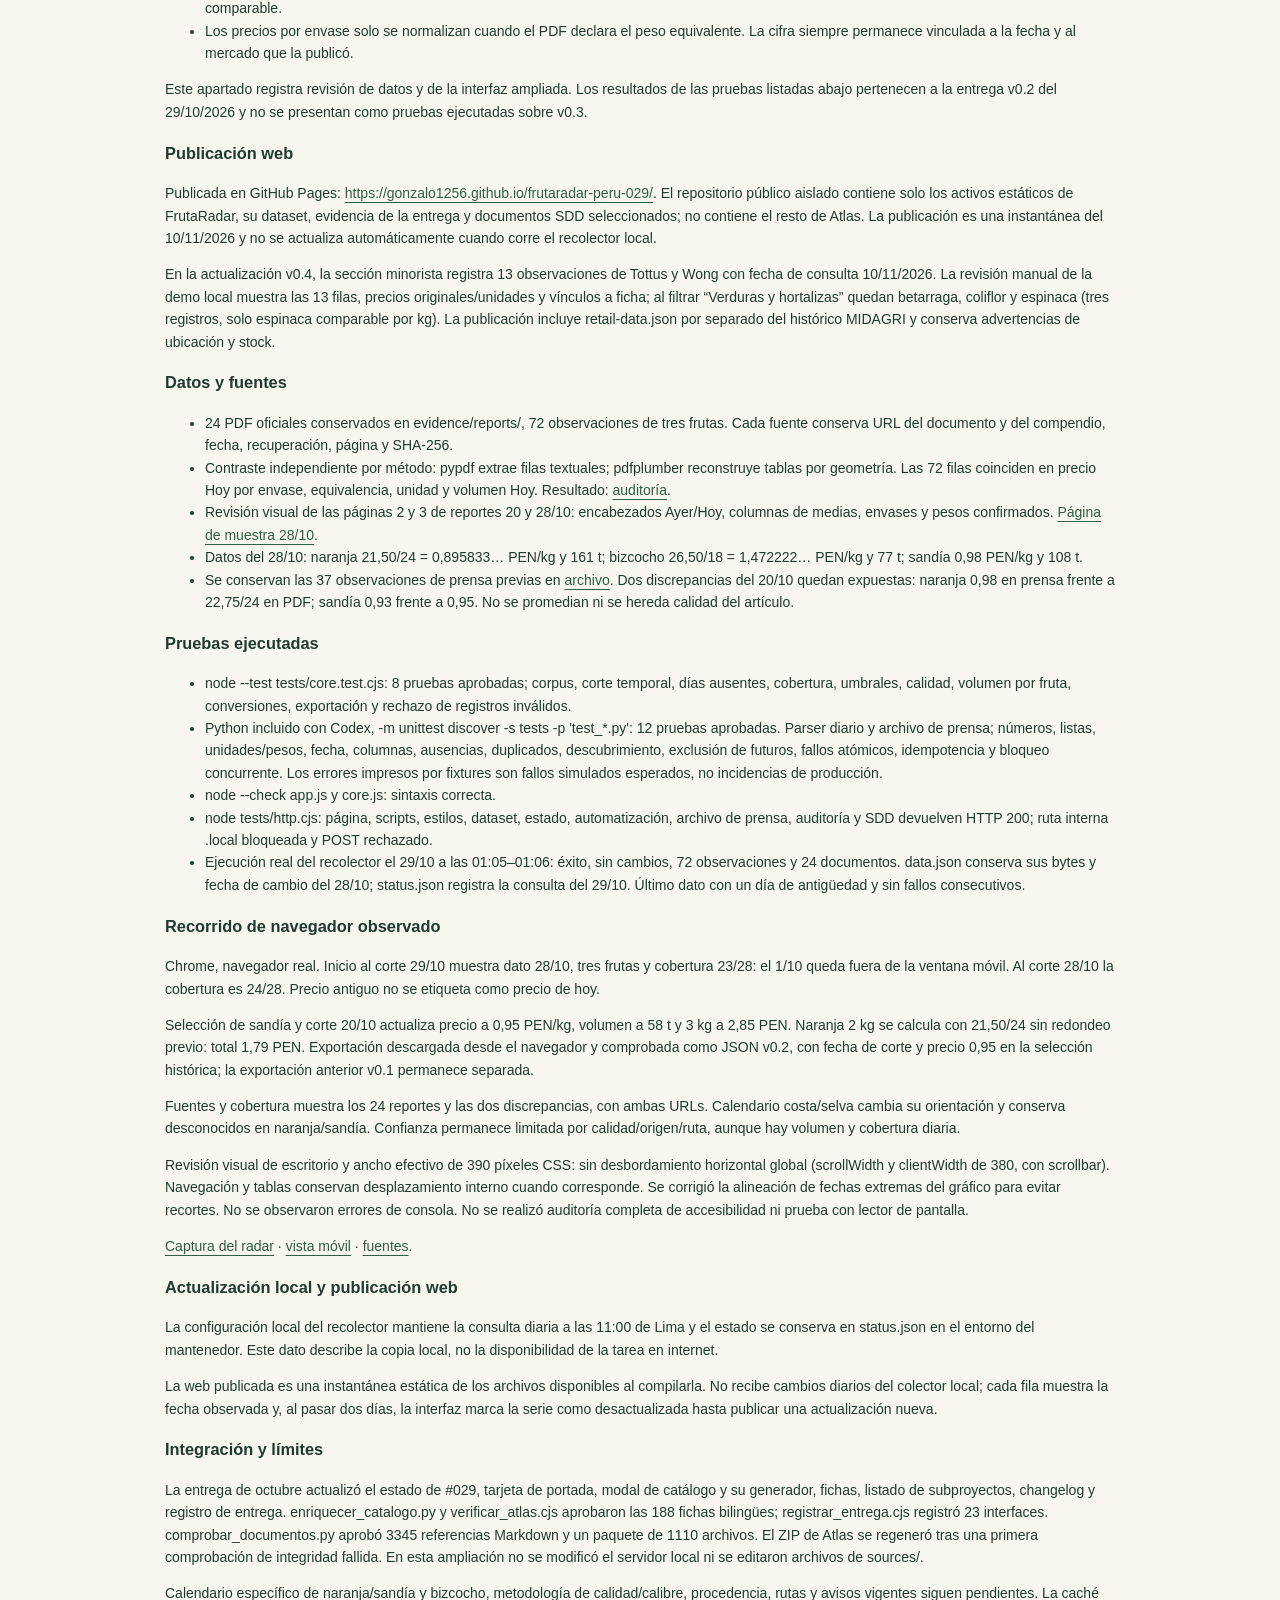
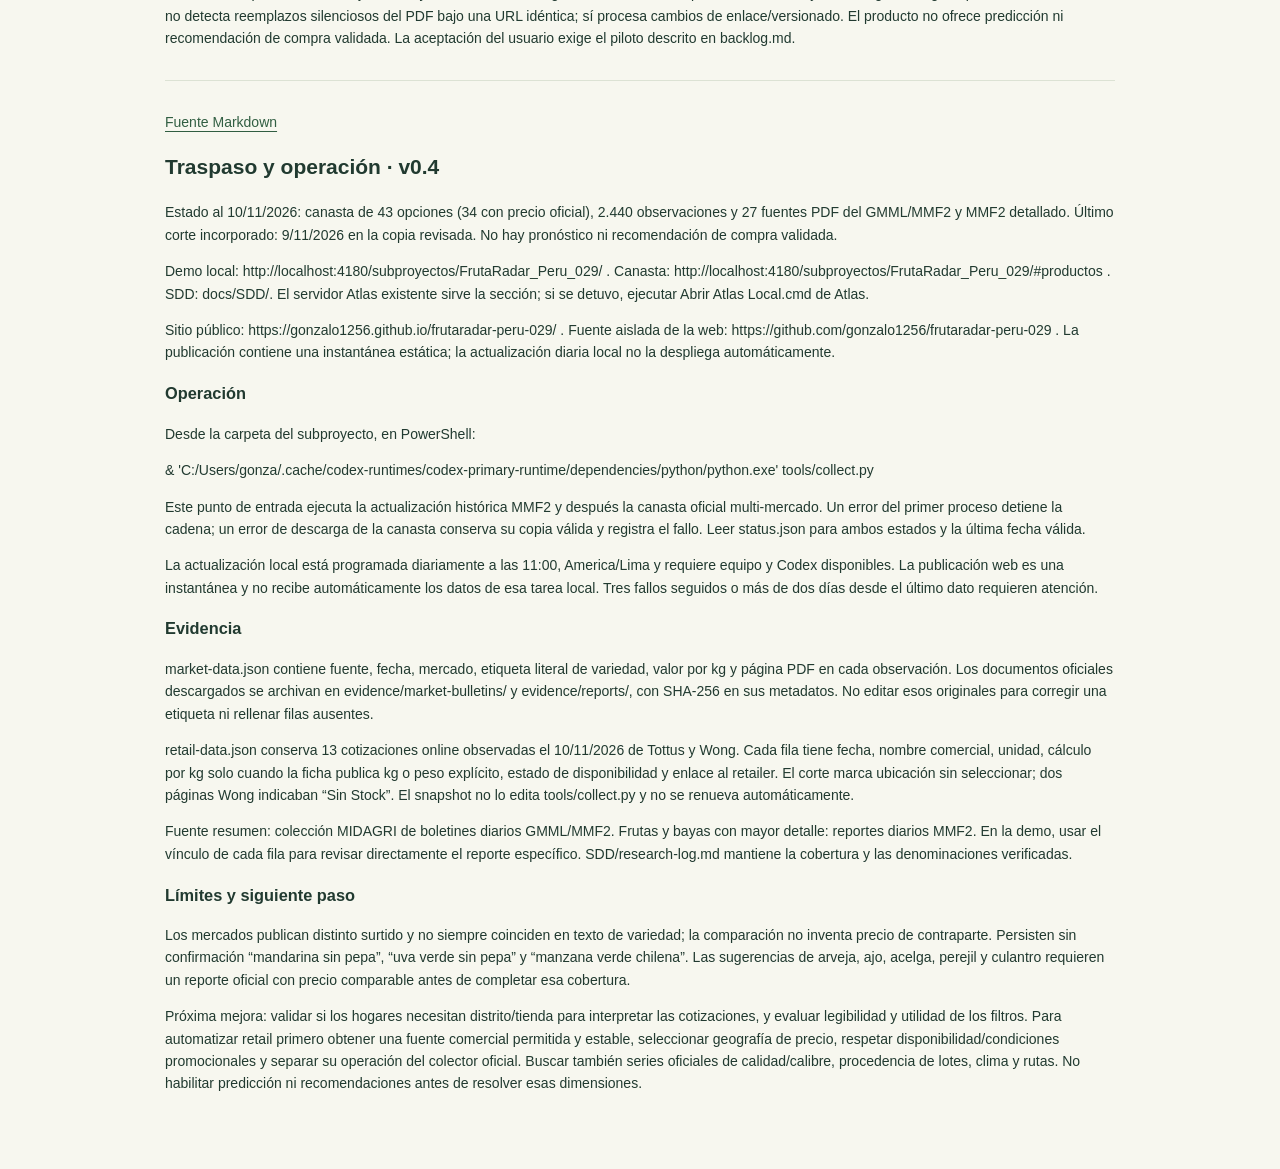
==== commit 30a276ce: "Add supermarket price snapshot" ====
--- a/docs/SDD/index.html
+++ b/docs/SDD/index.html
@@ -1,7 +1,7 @@
-<!doctype html><html lang="es"><meta charset="utf-8"><meta name="viewport" content="width=device-width,initial-scale=1"><title>SDD · FrutaRadar Perú 029</title><link rel="stylesheet" href="../../style.css"><main class="doc" style="max-width:1000px;margin:35px auto;padding:25px"><a href="../../">← Demo #029</a><p class="eyebrow">ATLAS / 029 / SPECIFICATION DRIVEN DEVELOPMENT</p><h1>FrutaRadar Perú</h1><p>Peru Fruit Radar · v0.3 · 10 noviembre 2026 · Canasta mayorista con fuentes oficiales trazables.</p><nav aria-label="Documentos SDD"><a href="#product-spec">Especificación del producto · v0.3</a><a href="#research-log">Investigación y evidencia real · corte 10/11/2026</a><a href="#architecture">Arquitectura y decisiones · v0.3</a><a href="#challenger">Revisión crítica · v0.3</a><a href="#backlog">Plan y estado de implementación · v0.3</a><a href="#acceptance">Criterios de aceptación y trazabilidad · v0.3</a><a href="#validation">Validación de la entrega · v0.3</a><a href="#handoff">Traspaso y operación · v0.3</a></nav><section id="product-spec"><a href="product-spec.md">Fuente Markdown</a><h2>Especificación del producto · v0.3</h2>
+<!doctype html><html lang="es"><meta charset="utf-8"><meta name="viewport" content="width=device-width,initial-scale=1"><title>SDD · FrutaRadar Perú 029</title><link rel="stylesheet" href="../../style.css"><main class="doc" style="max-width:1000px;margin:35px auto;padding:25px"><a href="../../">← Demo #029</a><p class="eyebrow">ATLAS / 029 / SPECIFICATION DRIVEN DEVELOPMENT</p><h1>FrutaRadar Perú</h1><p>Peru Fruit Radar · v0.4 · 10 noviembre 2026 · Canasta mayorista oficial y snapshot retail trazable.</p><nav aria-label="Documentos SDD"><a href="#product-spec">Especificación del producto · v0.4</a><a href="#research-log">Investigación y evidencia real · corte 10/11/2026</a><a href="#architecture">Arquitectura y decisiones · v0.4</a><a href="#challenger">Revisión crítica · v0.3</a><a href="#backlog">Plan y estado de implementación · v0.4</a><a href="#acceptance">Criterios de aceptación y trazabilidad · v0.4</a><a href="#validation">Validación de la entrega · v0.4</a><a href="#handoff">Traspaso y operación · v0.4</a></nav><section id="product-spec"><a href="product-spec.md">Fuente Markdown</a><h2>Especificación del producto · v0.4</h2>
 <p>FrutaRadar Perú / Peru Fruit Radar · #029 · 10/11/2026 · America/Lima. Demo local con cobertura real ampliada por MIDAGRI. Aceptación humana y utilidad predictiva pendientes.</p>
 <h3>Necesidad y alcance</h3>
-<p>Una persona que compra alimentos en Lima necesita consultar precios mayoristas por producto y variedad, y distinguir el dato observado de temporada, calidad, origen y ruta que aún no se conoce. Una cosecha abundante no garantiza precio bajo en destino.</p>
+<p>Una persona que compra alimentos en Lima necesita consultar precios mayoristas y referencias retail por producto y variedad, distinguiendo canal, fecha y unidad. También debe separar el dato observado de temporada, calidad, origen y ruta que aún no se conoce. Una cosecha abundante no garantiza precio bajo en destino.</p>
 <p>Mercados observados: Gran Mercado Mayorista de Lima (GMML) y Mercado Mayorista de Frutas N.º 2 (MMF2). La canasta contempla frutas, verduras, tubérculos y raíces habituales, además de sugerencias. El catálogo contiene 43 opciones; 34 tienen observaciones de precio y 9 quedan visibles como sugerencia o atributo no confirmado. El último corte incorporado en esta edición es 9/11/2026.</p>
 <h3>Requisitos implementados</h3>
 <ul>
@@ -15,14 +15,19 @@
 <li>FR08: el recolector revisa los índices y páginas mensuales oficiales, valida fecha, estructura, unidad y etiqueta del producto, y conserva la última canasta válida si falla.</li>
 <li>FR09: actualizar el histórico anterior de MMF2 y la canasta multi-mercado con la tarea diaria de este chat, manteniendo su horario de las 11:00 de America/Lima.</li>
 <li>FR10: exponer fecha más reciente, conteos, mercados y límites de cobertura en UI y SDD.</li>
+<li>FR11: guardar cotizaciones minoristas separadas de la canasta mayorista, con tienda, canal, nombre comercial, fecha de consulta, importe, unidad, disponibilidad y ficha fuente por fila.</li>
+<li>FR12: mostrar S/kg cuando el retailer publica precio/kg o declara el peso neto de la presentación; los productos cotizados por unidad y sin peso quedan sin equivalente por kg.</li>
+<li>FR13: filtrar el snapshot minorista por categoría, producto, etiqueta/variedad, supermercado y fecha; la fila siempre conserva el canal y la fuente.</li>
+<li>FR14: informar si el precio es promocional, si falta seleccionar distrito/tienda y si la ficha marca falta de stock. Un precio listado no garantiza compra ni entrega.</li>
+<li>FR15: mantener retail-data.json como snapshot separado. El colector diario solo actualiza publicaciones MIDAGRI y no hace scraping ni despliega automáticamente precios comerciales.</li>
 </ul>
 <h3>Catálogo y resolución varietal</h3>
 <p>Con observaciones: mandarina, papaya, arándano, zarzamora/mora, uva, piña, manzana, fresa, plátano, sandía, palta, limón, naranja, mango, granadilla, maracuyá, pera, chirimoya, tomate, cebolla, zanahoria, lechuga, pepino, brócoli, coliflor, espinaca, zapallo, choclo/maíz, betarraga, papa, camote, yuca, olluco y kion.</p>
 <p>Sugerencias visibles sin precio comparable en los reportes revisados: arveja verde, ajo, acelga, perejil y culantro. Atributos separados sin precio asignado: mandarina sin pepa, uva verde sin pepa, manzana verde chilena y pepino rayado/melón.</p>
 <p>Los rótulos verifican algunas variedades específicas: Piña Golden; Manzana Importada (Chilena); Palta Fuerte Costa; Plátano Bizcocho, Isla, Manzano y Seda; fresa Sabrina y San Andreas; betarraga Criolla/Serrana; y kion Costa/Selva. Los reportes describen mandarina Malvacea, Satsuma Costa y Tangerina, pero no mencionan pepa. “Uva Rosada Sin Pepa” declara sin pepa, sin declarar verde. “Manzana Importada (Chilena)” identifica origen comercial, no color. Por ello la UI conserva estas solicitudes como atributos pendientes, sin asociarles un precio de la familia.</p>
 <h3>Política de interpretación</h3>
-<p>La comparación por kg homologa unidad publicada, no calidad, tamaño, empaque, origen agrícola, flete, merma ni margen minorista. Se comparan mercados solo cuando coinciden fecha, familia y texto de variedad. No se mezclan días ni nombres aproximados.</p>
-<p>No se predice baja de precios ni se activa recomendación de compra. Sin disponibilidad, calibrado, calidad declarada, ruta y costos de destino, la demo es una consulta trazable de mayorista, no un precio garantizado para el hogar. Un dato de más de dos días se marca desactualizado por política operativa.</p>
+<p>La comparación mayorista por kg homologa unidad publicada, no calidad, tamaño, empaque, origen agrícola, flete, merma ni margen minorista. Las cotizaciones de supermercados se presentan como canal separado y tampoco homologan calidad, distrito, entrega, stock o descuentos condicionados. Se comparan etiquetas solo cuando coinciden fecha, producto y texto de variedad; no se mezclan días ni nombres aproximados.</p>
+<p>No se predice baja de precios ni se activa recomendación de compra. El snapshot retail tiene fecha de captura visible y no pertenece al refresco diario; una página pública puede quedar desfasada aunque el precio mayorista local se actualice. Sin disponibilidad por distrito, calidad declarada, ruta y costos de destino, la demo es una consulta trazable, no un precio garantizado para el hogar. Un dato mayorista de más de dos días se marca desactualizado por política operativa.</p>
 <h3>Éxito y siguiente evaluación</h3>
 <p>La demo aporta valor si una persona puede filtrar su producto y variedad, identificar fecha y mercado, abrir la fuente y distinguir un precio observado de un atributo sin validar. Próxima evaluación: revisar con hogares de Lima si los filtros y la comparación son comprensibles antes de diseñar alertas o pronóstico.</p></section><section id="research-log"><a href="research-log.md">Fuente Markdown</a><h2>Investigación y evidencia real · corte 10/11/2026</h2>
 <h3>Fuentes primarias</h3>
@@ -30,6 +35,24 @@
 <p>2. <a href="https://www.gob.pe/institucion/midagri/informes-publicaciones/8666165-reporte-de-ingreso-y-precios-en-el-mercado-mayorista-de-frutas-mmf-n-2-octubre-2026">MIDAGRI · reporte de ingreso y precios MMF2, octubre de 2026</a>. Los reportes detallados de frutas identifican bayas y variedades que no aparecen como filas separadas en la tabla resumida conjunta y publican equivalencia de empaque cuando corresponde.</p>
 <p>3. <a href="https://www.gob.pe/institucion/midagri/informes-publicaciones/8780082-boletin-de-abastecimiento-y-precios-mayoristas-en-el-mercado-mayorista-de-lima-gmml-y-mercado-de-frutas-n-2-mm-n-2-noviembre-2026">MIDAGRI · boletín GMML/MMF2, noviembre de 2026</a>. La publicación mensual enlaza los boletines diarios usados en el corte actual.</p>
 <p>En la demo, cada observación abre el PDF oficial concreto y señala la página. El recolector conserva localmente los PDF utilizados con URL, fecha, estado HTTP y SHA-256. Los enlaces oficiales visibles en el registro son la evidencia primaria; las copias archivadas permiten repetir el parseo.</p>
+<h3>Snapshot minorista en línea · 10/11/2026</h3>
+<p>Consulta manual de fichas comerciales de <a href="https://www.tottus.com.pe/tottus-pe/seleccion/frutasverdurasyhuevos">Tottus</a> y <a href="https://app.wong.pe/frutas-y-verduras/wong/21526?PS=18&amp;map=c%2Cb%2CproductClusterSearchableIds">Wong</a>, capturada a las 12:45 America/Lima. El distrito/tienda no se seleccionó; no se pide ni usa la ubicación del usuario. “Sin Stock” se preserva cuando apareció en una ficha. La fecha refleja la consulta, no una garantía de vigencia futura. `retail-data.json` mantiene el precio original, la unidad, el importe S/kg calculado cuando es válido y el enlace directo usado.</p>
+<p>| Tienda | Producto / etiqueta de la ficha | Precio publicado | S/kg comparable | Disponibilidad al consultar | Fuente |</p>
+<p>|---|---|---:|---:|---|---|</p>
+<p>| Tottus | Mandarina Sin Pepa | S/ 4.40/kg | S/ 4.40 | Distrito sin confirmar | <a href="https://www.tottus.com.pe/tottus-pe/articulo/115906857/mandarina-sin-pepa-tottus/115906859">Ficha ↗</a> |</p>
+<p>| Tottus | Uva Verde Sin Pepa | S/ 17.99/kg | S/ 17.99 | Distrito sin confirmar; ficha marca descuento 8 % sobre S/ 19.49 | <a href="https://www.tottus.com.pe/tottus-pe/articulo/115894679/uva-verde-sin-pepa-tottus/115894680">Ficha ↗</a> |</p>
+<p>| Tottus | Manzana Granny Smith Importada | S/ 7.99/kg | S/ 7.99 | Distrito sin confirmar | <a href="https://www.tottus.com.pe/tottus-pe/articulo/115877832/manzana-granny-smith-importada-tottus/115877833">Ficha ↗</a> |</p>
+<p>| Tottus | Piña Golden | S/ 5.29/kg | S/ 5.29 | Distrito sin confirmar | <a href="https://www.tottus.com.pe/tottus-pe/articulo/115832849/pina-golden-tottus/115832850">Ficha ↗</a> |</p>
+<p>| Tottus | Arándanos x 500 g | S/ 14.90/envase | S/ 29.80 | Distrito sin confirmar | <a href="https://www.tottus.com.pe/tottus-pe/articulo/113706880/arandanos-x-500-g/113706881">Ficha ↗</a> |</p>
+<p>| Tottus | Espinaca Tottus KG · empaque aprox. 300 g | S/ 12.89/kg | S/ 12.89 | Distrito sin confirmar | <a href="https://www.tottus.com.pe/tottus-pe/articulo/115813548/espinaca-tottus-kg/115813549">Ficha ↗</a> |</p>
+<p>| Tottus | Kion Tottus · formato aprox. 250 g | S/ 9.99/kg | S/ 9.99 | Distrito sin confirmar | <a href="https://www.tottus.com.pe/tottus-pe/articulo/115815915/kion-tottus/115815916">Ficha ↗</a> |</p>
+<p>| Tottus | Coliflor Tottus | S/ 6.70/unidad | — | Distrito sin confirmar; sin peso por pieza | <a href="https://www.tottus.com.pe/tottus-pe/articulo/113706458/coliflor-tottus/113706459">Ficha ↗</a> |</p>
+<p>| Tottus | Beterraga Tottus | S/ 5.49/unidad | — | Distrito sin confirmar; sin peso por pieza | <a href="https://www.tottus.com.pe/tottus-pe/articulo/113711728/beterraga-x-un/113711729">Ficha ↗</a> |</p>
+<p>| Tottus | Camote Morado | S/ 3.79/kg | S/ 3.79 | Distrito sin confirmar | <a href="https://www.tottus.com.pe/tottus-pe/articulo/115805636/camote-morado-tottus/115805637">Ficha ↗</a> |</p>
+<p>| Tottus | Plátano Bizcocho | S/ 6.99/kg | S/ 6.99 | Distrito sin confirmar | <a href="https://www.tottus.com.pe/tottus-pe/articulo/115813723/platano-bizcocho-tottus-x-kg/115813724">Ficha ↗</a> |</p>
+<p>| Wong | Mandarina Costa x kg | S/ 5.49/kg | S/ 5.49 | La ficha indicaba “Sin Stock” | <a href="https://app.wong.pe/mandarina-costa-x-kg-95620/p">Ficha ↗</a> |</p>
+<p>| Wong | Arándanos Extra Wong 500 g | S/ 19.50/envase | S/ 39.00 | La ficha indicaba “Sin Stock” | <a href="https://app.wong.pe/arandanos-extra-wong-500g-568391/p">Ficha ↗</a> |</p>
+<p>Las conversiones de arándanos usan exclusivamente el contenido de 500 g explícito en el nombre de cada ficha. “Mandarina Costa” y “Mandarina Sin Pepa”, o las etiquetas Tottus/Wong de arándanos, no se alinean como variedades idénticas. No se generan referencias para las otras variedades del catálogo mayorista cuando un supermercado no ofrece una ficha comprobada en este snapshot.</p>
 <h3>Cobertura comprobada</h3>
 <p>La canasta reúne 2.440 observaciones de 27 fuentes y 43 opciones catalogadas. En el corte del 10/11/2026, el último boletín disponible en el dataset corresponde al 9/11/2026. Hay 34 familias con precio observado y 9 sugerencias/atributos pendientes. La mayoría de productos GMML procede de tablas con precio directo por kg; las conversiones de MMF2 solo se realizan con el peso explícito que figura en la fuente.</p>
 <p>Frutas: mandarina, papaya, arándano, zarzamora/mora, uva, piña, manzana, fresa, plátano, sandía, palta, limón, naranja, mango, granadilla, maracuyá, pera y chirimoya. Verduras y hortalizas: tomate, cebolla, zanahoria, lechuga, pepino, brócoli, coliflor, espinaca, zapallo, choclo/maíz y betarraga. Tubérculos/raíces y condimentos: papa, camote, yuca, olluco y kion. Sugerencias de canasta sin precio comparable hallado: arveja verde, ajo, acelga, perejil y culantro.</p>
@@ -48,9 +71,9 @@
 <p>Las observaciones actuales se concentran en MMF2 y GMML y no constituyen una muestra simultánea para todos los productos. La tabla de comparación alinea la misma fecha, familia y variedad exacta; una celda “—” significa que ese mercado no publicó una fila coincidente, no que su precio sea cero. Las diferencias tampoco ajustan calidad, calibre, origen, envase, flete, merma o margen minorista.</p>
 <p>Ejemplos de la publicación del 9/11/2026: Arándano, S/ 12,75/kg en MMF2; Zarzamora/Mora, S/ 26,25/kg en MMF2; Beterraga (Criolla/Serrana), S/ 4,27/kg en GMML; Espinaca (Criolla/Serrana), S/ 3,38/kg en GMML; Coliflor (Criolla/Serrana), S/ 1,04/kg en GMML; Kion (Costa/Selva), S/ 3,88/kg en GMML. La tabla permite abrir cada fuente y confirmar su fecha y mercado.</p>
 <h3>Cobertura y decisiones pendientes</h3>
-<p>El precio observado no informa por sí solo abundancia de cosecha, ruta a Lima o precio final en un hogar. Continúan pendientes la calidad/calibre comparable, procedencia de lotes, costos de transporte, alertas relevantes enlazadas a rutas y evaluación con usuarios. No se activa predicción ni recomendación de compra.</p></section><section id="architecture"><a href="architecture.md">Fuente Markdown</a><h2>Arquitectura y decisiones · v0.3</h2>
+<p>El precio observado no informa por sí solo abundancia de cosecha, ruta a Lima o precio final en un hogar. Continúan pendientes la calidad/calibre comparable, procedencia de lotes, costos de transporte, alertas relevantes enlazadas a rutas y evaluación con usuarios. No se activa predicción ni recomendación de compra.</p></section><section id="architecture"><a href="architecture.md">Fuente Markdown</a><h2>Arquitectura y decisiones · v0.4</h2>
 <h3>ADR-001 · Demo estática y archivos de datos</h3>
-<p>La ruta local de Atlas 4180 se conserva. El navegador lee data.json, market-data.json, status.json y automation.json; la pantalla nunca descarga o interpreta reportes desde la sesión del usuario. El recolector corre por separado en el equipo disponible para la automatización.</p>
+<p>La ruta local de Atlas 4180 se conserva. El navegador lee data.json, market-data.json, retail-data.json, status.json y automation.json; la pantalla nunca descarga ni interpreta reportes desde la sesión del usuario. El recolector MIDAGRI corre por separado en el equipo disponible para la automatización.</p>
 <p>data.json conserva el histórico detallado original de MMF2 para el radar de frutas, con valores por envase, equivalencia, volumen y calidad desconocida cuando aplica. market-data.json añade la canasta filtrable GMML/MMF2, manteniendo cada mercado, rótulo literal de variedad, fecha de observación, precio PEN/kg, URL y página fuente. No se mezclan ambas estructuras en una serie que oculte nivel o unidad.</p>
 <h3>ADR-002 · Fuentes oficiales y descubrimiento</h3>
 <p>El catálogo MIDAGRI publica índices de boletines conjuntos para GMML y MMF2. El recolector revisa los índices mensual y diario recientes, elige un PDF oficial accesible y valida firma, páginas, fecha y tablas de la publicación. Los reportes diarios detallados MMF2 descubiertos desde la colección de precios se usan para completar frutas, bayas y variedades separadas.</p>
@@ -68,7 +91,11 @@
 <p>La automatización nativa de este chat corre tools/collect.py diariamente a las 11:00 de America/Lima. El punto de entrada ejecuta el recolector MMF2 anterior y, si termina correctamente, tools/collect_markets.py. Requiere equipo y Codex disponibles; el inicio real puede retrasarse si el chat está ocupado.</p>
 <p>Un dato de más de dos días o tres fallos seguidos requiere atención. Un éxito sin datos nuevos conserva la copia válida y no es por sí solo un error. No se cambió el horario ni se añadió una tarea duplicada.</p>
 <h3>Límites</h3>
-<p>No hay predicción, sugerencia de compra, precio minorista, climatología o bloqueo de ruta unido a una observación. Los datos no declaran calidad homogénea. UI y exportación deben mantener la fecha y el mercado junto a cada precio.</p></section><section id="challenger"><a href="challenger.md">Fuente Markdown</a><h2>Revisión crítica · v0.3</h2>
+<p>No hay predicción, sugerencia de compra, climatología o bloqueo de ruta unido a una observación. Los datos mayoristas no declaran calidad homogénea. UI y exportación deben mantener la fecha y el mercado junto a cada precio.</p>
+<h3>ADR-007 · Snapshot retail aislado</h3>
+<p>retail-data.json contiene cotizaciones de fichas online observadas manualmente. Cada fila conserva supermercado/canal, fecha de captura, nombre comercial, unidad publicada, disponibilidad visible y URL. La UI filtra categoría, producto, etiqueta comercial, retailer y fecha en una vista separada de GMML/MMF2.</p>
+<p>Un precio expresado por kg se conserva; una presentación solo se convierte cuando el peso aparece explícitamente en el rótulo o ficha. Los productos por unidad sin peso, como betarraga y coliflor del corte actual, no reciben valor S/kg. La fecha no prueba que el mismo precio continúe vigente al abrir el enlace. Las páginas pueden requerir distrito/tienda; Wong mostró ausencia de stock en las fichas consultadas y Tottus solicitó ubicación para validar cobertura.</p>
+<p>El snapshot retail no forma parte de tools/collect.py ni de la automatización MIDAGRI, no usa ubicación del usuario y no activa recomendaciones. La publicación GitHub Pages sigue siendo manual y estática; cada release copia el archivo actual solo tras revisar los cambios.</p></section><section id="challenger"><a href="challenger.md">Fuente Markdown</a><h2>Revisión crítica · v0.3</h2>
 <p>Revisión propia estructurada; no auditoría independiente por otro agente. La comprobación por dos extractores de PDF sí es independiente a nivel de método de lectura, no de autoría del software.</p>
 <ul>
 <li>Un precio por jaba/cajón podía confundirse con S/kg: se conservan precio original y peso publicado por fila; conversión explícita y cálculo sin redondeo previo.</li>
@@ -83,7 +110,7 @@
 <li>Caché por URL/huella puede no detectar cambio de PDF servido en la misma URL: limitación residual explícita; un cambio de enlace/versionado sí se ingiere como revisión.</li>
 </ul>
 <p>Riesgos residuales: metodología de calidad, calendario específico, origen/rutas/avisos actuales, cambios del publicador, disponibilidad del runtime local y utilidad aún no medida. El producto predictivo no se presenta como terminado.</p>
-<p>La canasta ampliada añade dos mercados y conserva sus etiquetas; que una fila coincida en variedad literal no certifica calidad equivalente. La tabla da la diferencia aritmética y conserva mercado/fecha/fuente para que la persona la interprete. Las variedades solicitadas que exceden el rótulo oficial permanecen sin precio asignado.</p></section><section id="backlog"><a href="backlog.md">Fuente Markdown</a><h2>Plan y estado de implementación · v0.3</h2>
+<p>La canasta ampliada añade dos mercados y conserva sus etiquetas; que una fila coincida en variedad literal no certifica calidad equivalente. La tabla da la diferencia aritmética y conserva mercado/fecha/fuente para que la persona la interprete. Las variedades solicitadas que exceden el rótulo oficial permanecen sin precio asignado.</p></section><section id="backlog"><a href="backlog.md">Fuente Markdown</a><h2>Plan y estado de implementación · v0.4</h2>
 <h3>Completado técnicamente</h3>
 <ul>
 <li>Descubrimiento, especificación y arquitectura SDD; selección de tres frutas por datos reales.</li>
@@ -94,6 +121,7 @@
 <li>UI, histórico por fecha, conversiones, abastecimiento, exportación y calendario parcial explícito.</li>
 <li>Ampliación de 43 opciones de canasta, 34 familias con precios, filtros por categoría/producto/variedad/mercado/fecha y fuente directa por observación: 2.440 filas y 27 PDF al corte 9/11/2026.</li>
 <li>Betarraga, espinaca, coliflor y kion incorporados desde el boletín conjunto oficial. Atributos varietales que la fuente no declara y cinco productos sugeridos sin observación permanecen sin precio.</li>
+<li>Snapshot retail de Tottus y Wong con 13 cotizaciones, filtro de categoría/producto/etiqueta/tienda/fecha, unidad de origen, normalización comprobable a S/kg y estado visible de disponibilidad.</li>
 <li>Pruebas, contraste independiente de las 72 filas y revisión visual de PDF. Resultado UI y comprobaciones del Atlas registrados en validation.md.</li>
 </ul>
 <h3>P0 · Calidad y metodología</h3>
@@ -105,7 +133,7 @@
 <h3>P2 · Modelos e integraciones</h3>
 <p>Solo después de demostrar cobertura y calidad. Variable objetivo, cortes temporales sin fuga, comparación con persistencia y mediana estacional, error por fruta y calibración de cualquier probabilidad. Los 24 días actuales no justifican modelo predictivo.</p>
 <h2>030, #086 y #100 pueden reutilizar contratos de comparabilidad, mercados y eventos viales. #011, #033 y #069 son conexiones de diseño. No se activó ningún conector por mencionar una relación.</h2>
-<p>La utilidad de la comparación y legibilidad de los filtros está pendiente de validación con hogares de Lima. La canasta no se convierte automáticamente en recomendaciones; la calidad, el origen del lote, la ruta y el precio minorista siguen fuera del alcance medido.</p></section><section id="acceptance"><a href="acceptance.md">Fuente Markdown</a><h2>Criterios de aceptación y trazabilidad · v0.3</h2>
+<p>La utilidad de la comparación y legibilidad de los filtros está pendiente de validación con hogares de Lima. La canasta no se convierte automáticamente en recomendaciones; la calidad, el origen del lote, la ruta y el precio minorista siguen fuera del alcance medido.</p></section><section id="acceptance"><a href="acceptance.md">Fuente Markdown</a><h2>Criterios de aceptación y trazabilidad · v0.4</h2>
 <ul>
 <li>AC01 → FR01/09: 24 PDF oficiales y 72 precios en el corte inicial, tres frutas por reporte, con fuente, fecha, página, envase y conversión. Contraste independiente de tablas geométricas con las 72 filas.</li>
 <li>AC02 → FR02: corte 20/10 excluye posteriores; 25/10 usa última observación del 24; antes del corpus produce vacío. Ningún día ausente se interpola.</li>
@@ -128,7 +156,15 @@
 <li>AC15 → cobertura: las etiquetas de betarraga, espinaca, coliflor, kion, Piña Golden, Palta Fuerte y plátanos/frutillas solicitados se cotejaron con los reportes oficiales detallados en research-log.md.</li>
 <li>AC16 → interfaz: se revisó que los selectores producen filas con fecha, mercado, S/kg y página; la selección de un atributo no confirmado da cero observaciones y muestra la razón en pantalla.</li>
 </ul>
-<p>Estos criterios validan cobertura y trazabilidad observable. No evalúan utilidad de compra, calidad homogénea ni ahorro. Los resultados de la suite listados en validation.md pertenecen a la entrega previa v0.2, no a esta ampliación.</p></section><section id="validation"><a href="validation.md">Fuente Markdown</a><h2>Validación de la entrega · v0.3</h2>
+<p>Estos criterios validan cobertura y trazabilidad observable. No evalúan utilidad de compra, calidad homogénea ni ahorro. Los resultados de la suite listados en validation.md pertenecen a la entrega previa v0.2, no a esta ampliación.</p>
+<h3>Precios minoristas online · 10/11/2026</h3>
+<ul>
+<li>AC17 → FR11: 13 filas comerciales muestran fecha consultada, supermercado, producto, rótulo/variedad, precio publicado, unidad y ficha fuente. El snapshot es separado de observaciones MIDAGRI.</li>
+<li>AC18 → FR12: 11 filas tienen S/kg publicado o calculado desde peso explícito; betarraga y coliflor permanecen por unidad y el campo S/kg vacío.</li>
+<li>AC19 → FR13: selectores de categoría, producto, etiqueta comercial, retailer y fecha actualizan la tabla; cada fila mantiene su observación y enlace.</li>
+<li>AC20 → FR14/15: la UI expone captura estática, ausencia de distrito/tienda seleccionada y disponibilidad de Wong indicada como “Sin Stock”. No se modifica la automatización MIDAGRI, ni se habilita compra o recomendación.</li>
+</ul>
+<p>La captura de precios retail no demuestra vigencia futura, stock local, entrega en Lima, equivalencia de calidad ni el precio final de caja.</p></section><section id="validation"><a href="validation.md">Fuente Markdown</a><h2>Validación de la entrega · v0.4</h2>
 <p>Cierre técnico: 29/10/2026, America/Lima. Corte del dataset: 28/10/2026. Propuesta SDD y demo con datos reales implementadas y verificadas; aceptación humana y piloto pendientes.</p>
 <h3>Ampliación de canasta · 10/11/2026</h3>
 <p>La comprobación de fuentes y variedades se amplió a la colección diaria de boletines MIDAGRI GMML/MMF2 y a reportes detallados de MMF2. El detalle de cada observación de la demo enlaza al PDF oficial y página. Se mantiene como último corte incorporado el dato más reciente que publica el recolector; los días ausentes quedan vacíos.</p>
@@ -143,6 +179,7 @@
 <p>Este apartado registra revisión de datos y de la interfaz ampliada. Los resultados de las pruebas listadas abajo pertenecen a la entrega v0.2 del 29/10/2026 y no se presentan como pruebas ejecutadas sobre v0.3.</p>
 <h3>Publicación web</h3>
 <p>Publicada en GitHub Pages: <a href="https://gonzalo1256.github.io/frutaradar-peru-029/">https://gonzalo1256.github.io/frutaradar-peru-029/</a>. El repositorio público aislado contiene solo los activos estáticos de FrutaRadar, su dataset, evidencia de la entrega y documentos SDD seleccionados; no contiene el resto de Atlas. La publicación es una instantánea del 10/11/2026 y no se actualiza automáticamente cuando corre el recolector local.</p>
+<p>En la actualización v0.4, la sección minorista registra 13 observaciones de Tottus y Wong con fecha de consulta 10/11/2026. La revisión manual de la demo local muestra las 13 filas, precios originales/unidades y vínculos a ficha; al filtrar “Verduras y hortalizas” quedan betarraga, coliflor y espinaca (tres registros, solo espinaca comparable por kg). La publicación incluye retail-data.json por separado del histórico MIDAGRI y conserva advertencias de ubicación y stock.</p>
 <h3>Datos y fuentes</h3>
 <ul>
 <li>24 PDF oficiales conservados en evidence/reports/, 72 observaciones de tres frutas. Cada fuente conserva URL del documento y del compendio, fecha, recuperación, página y SHA-256.</li>
@@ -170,7 +207,7 @@
 <p>La web publicada es una instantánea estática de los archivos disponibles al compilarla. No recibe cambios diarios del colector local; cada fila muestra la fecha observada y, al pasar dos días, la interfaz marca la serie como desactualizada hasta publicar una actualización nueva.</p>
 <h3>Integración y límites</h3>
 <p>La entrega de octubre actualizó el estado de #029, tarjeta de portada, modal de catálogo y su generador, fichas, listado de subproyectos, changelog y registro de entrega. enriquecer_catalogo.py y verificar_atlas.cjs aprobaron las 188 fichas bilingües; registrar_entrega.cjs registró 23 interfaces. comprobar_documentos.py aprobó 3345 referencias Markdown y un paquete de 1110 archivos. El ZIP de Atlas se regeneró tras una primera comprobación de integridad fallida. En esta ampliación no se modificó el servidor local ni se editaron archivos de sources/.</p>
-<p>Calendario específico de naranja/sandía y bizcocho, metodología de calidad/calibre, procedencia, rutas y avisos vigentes siguen pendientes. La caché no detecta reemplazos silenciosos del PDF bajo una URL idéntica; sí procesa cambios de enlace/versionado. El producto no ofrece predicción ni recomendación de compra validada. La aceptación del usuario exige el piloto descrito en backlog.md.</p></section><section id="handoff"><a href="handoff.md">Fuente Markdown</a><h2>Traspaso y operación · v0.3</h2>
+<p>Calendario específico de naranja/sandía y bizcocho, metodología de calidad/calibre, procedencia, rutas y avisos vigentes siguen pendientes. La caché no detecta reemplazos silenciosos del PDF bajo una URL idéntica; sí procesa cambios de enlace/versionado. El producto no ofrece predicción ni recomendación de compra validada. La aceptación del usuario exige el piloto descrito en backlog.md.</p></section><section id="handoff"><a href="handoff.md">Fuente Markdown</a><h2>Traspaso y operación · v0.4</h2>
 <p>Estado al 10/11/2026: canasta de 43 opciones (34 con precio oficial), 2.440 observaciones y 27 fuentes PDF del GMML/MMF2 y MMF2 detallado. Último corte incorporado: 9/11/2026 en la copia revisada. No hay pronóstico ni recomendación de compra validada.</p>
 <p>Demo local: http://localhost:4180/subproyectos/FrutaRadar_Peru_029/ . Canasta: http://localhost:4180/subproyectos/FrutaRadar_Peru_029/#productos . SDD: docs/SDD/. El servidor Atlas existente sirve la sección; si se detuvo, ejecutar Abrir Atlas Local.cmd de Atlas.</p>
 <p>Sitio público: https://gonzalo1256.github.io/frutaradar-peru-029/ . Fuente aislada de la web: https://github.com/gonzalo1256/frutaradar-peru-029 . La publicación contiene una instantánea estática; la actualización diaria local no la despliega automáticamente.</p>
@@ -181,7 +218,8 @@
 <p>La actualización local está programada diariamente a las 11:00, America/Lima y requiere equipo y Codex disponibles. La publicación web es una instantánea y no recibe automáticamente los datos de esa tarea local. Tres fallos seguidos o más de dos días desde el último dato requieren atención.</p>
 <h3>Evidencia</h3>
 <p>market-data.json contiene fuente, fecha, mercado, etiqueta literal de variedad, valor por kg y página PDF en cada observación. Los documentos oficiales descargados se archivan en evidence/market-bulletins/ y evidence/reports/, con SHA-256 en sus metadatos. No editar esos originales para corregir una etiqueta ni rellenar filas ausentes.</p>
+<p>retail-data.json conserva 13 cotizaciones online observadas el 10/11/2026 de Tottus y Wong. Cada fila tiene fecha, nombre comercial, unidad, cálculo por kg solo cuando la ficha publica kg o peso explícito, estado de disponibilidad y enlace al retailer. El corte marca ubicación sin seleccionar; dos páginas Wong indicaban “Sin Stock”. El snapshot no lo edita tools/collect.py y no se renueva automáticamente.</p>
 <p>Fuente resumen: colección MIDAGRI de boletines diarios GMML/MMF2. Frutas y bayas con mayor detalle: reportes diarios MMF2. En la demo, usar el vínculo de cada fila para revisar directamente el reporte específico. SDD/research-log.md mantiene la cobertura y las denominaciones verificadas.</p>
 <h3>Límites y siguiente paso</h3>
 <p>Los mercados publican distinto surtido y no siempre coinciden en texto de variedad; la comparación no inventa precio de contraparte. Persisten sin confirmación “mandarina sin pepa”, “uva verde sin pepa” y “manzana verde chilena”. Las sugerencias de arveja, ajo, acelga, perejil y culantro requieren un reporte oficial con precio comparable antes de completar esa cobertura.</p>
-<p>Próxima mejora: evaluar legibilidad y utilidad de los filtros con hogares de Lima y buscar series oficiales de calidad/calibre, procedencia de lotes, clima y rutas. No habilitar predicción ni recomendaciones antes de resolver esas dimensiones.</p></section></main></html>+<p>Próxima mejora: validar si los hogares necesitan distrito/tienda para interpretar las cotizaciones, y evaluar legibilidad y utilidad de los filtros. Para automatizar retail primero obtener una fuente comercial permitida y estable, seleccionar geografía de precio, respetar disponibilidad/condiciones promocionales y separar su operación del colector oficial. Buscar también series oficiales de calidad/calibre, procedencia de lotes, clima y rutas. No habilitar predicción ni recomendaciones antes de resolver esas dimensiones.</p></section></main></html>
--- a/style.css
+++ b/style.css
@@ -4,3 +4,4 @@
 
 :root{--ink:#213a30;--muted:#68756b;--paper:#f7f7ef;--line:#dce2d4;--green:#315e42;--lime:#e4ebce;--amber:#a26926;--white:#fffef9;--serif:Georgia,'Times New Roman',serif}*{box-sizing:border-box}body{margin:0;background:var(--paper);color:var(--ink);font-family:'Segoe UI',Arial,sans-serif;font-size:14px;line-height:1.6}a{color:var(--green);text-underline-offset:4px}button,input,select{font:inherit}button,a,input,select,summary{touch-action:manipulation}button{cursor:pointer}button:focus-visible,a:focus-visible,summary:focus-visible,input:focus-visible,select:focus-visible{outline:3px solid #ad7432;outline-offset:4px}[hidden]{display:none!important}.shell{max-width:1800px;margin:auto;display:grid;grid-template-columns:236px 1fr;min-height:100vh}.sidebar{padding:34px 25px;border-right:1px solid var(--line);background:#f0f2e6;display:flex;flex-direction:column;position:sticky;top:0;height:100vh}.atlas{font-size:22px;text-decoration:none;font-weight:800;display:flex;gap:10px;align-items:center}.atlas span{font-size:9px;letter-spacing:1.6px}.brand{margin:58px 0 38px;text-decoration:none;font-size:23px;font-weight:650;line-height:1.3}.brand>span:last-child{display:block;font-size:10px;letter-spacing:3px;margin:10px 0 0 38px}.brand-icon{font-size:28px;color:#bb7b38}.nav-label{font-size:9px;font-weight:700;letter-spacing:1.1px;color:var(--muted)}nav{display:flex;flex-direction:column;gap:9px}nav a{padding:11px 12px;text-decoration:none;font-size:12px;border-radius:6px}nav a span{font-size:18px;width:24px;display:inline-block}nav a.active{background:var(--green);color:white}.aside-note{margin-top:auto;border-top:1px solid var(--line);padding-top:22px;font-size:10px;letter-spacing:1px}.aside-note p{letter-spacing:0;font-size:12px;color:var(--muted)}.aside-note small{letter-spacing:1px;font-size:9px;color:var(--muted)}.dot{display:inline-block;width:7px;height:7px;background:#5c8250;border-radius:50%;margin-right:6px}.topbar{display:flex;justify-content:space-between;align-items:center;border-bottom:1px solid var(--line);padding:23px 0;font-size:9px;letter-spacing:1px}.slash{color:#a5af9c;margin:0 12px}.location{font-size:11px;letter-spacing:0}main{padding:0 42px;min-width:0}.hero{display:grid;grid-template-columns:1fr 260px;align-items:center;padding:44px 0 30px}.eyebrow{font-size:10px;font-weight:700;letter-spacing:1.9px;margin:0 0 13px;color:#63745d}h1{font-family:var(--serif);font-size:clamp(32px,3.3vw,51px);line-height:1.13;font-weight:400;letter-spacing:-1.3px;margin:14px 0 20px}h1 em{font-weight:400;color:#61774d}.intro{font-size:13px;color:var(--muted);max-width:700px}.hero-art{height:210px;position:relative;overflow:hidden}.orbit{border:1px solid #d6decb;border-radius:50%;height:175px;width:175px;position:absolute;top:8px;left:38px}.orbit:after{content:'';position:absolute;inset:18px;border:1px dashed #c5cfb7;border-radius:50%}.fruit{position:absolute;font-family:Georgia,serif;line-height:1}.orange{color:#dda84c;font-size:140px;top:-4px;left:20px;transform:rotate(-20deg)}.melon{color:#c86c5d;font-size:125px;top:54px;left:115px;transform:rotate(10deg)}.banana{color:#c5b85c;font-size:110px;top:85px;left:34px;transform:rotate(-12deg)}.art-label{position:absolute;bottom:0;left:57px;font-size:8px;letter-spacing:3px;color:var(--muted)}.evidence-strip{display:flex;gap:12px;align-items:center;flex-wrap:wrap;border:1px solid #d4dec3;background:#eaf0dc;padding:12px 16px;border-radius:5px;font-size:11px}.evidence-strip .dot{margin:0}.evidence-strip a{margin-left:auto}.evidence-strip span:not(.dot){color:var(--muted)}.section-heading{display:flex;justify-content:space-between;align-items:flex-end;margin:32px 0 8px;gap:15px}.section-heading h2{font-size:24px}.date-label{font-size:11px;color:var(--muted)}.date-label input{display:block;padding:8px;border:1px solid var(--line);background:var(--white);border-radius:4px}.muted{color:var(--muted);font-size:11px}.fruit-grid{display:grid;grid-template-columns:repeat(3,minmax(0,1fr));gap:12px;margin:20px 0}.fruit-card{background:var(--white);border:1px solid var(--line);border-radius:7px;padding:17px;text-align:left;color:var(--ink);display:grid;grid-template-columns:1fr auto;gap:8px}.fruit-card.selected{border:2px solid var(--green)}.fruit-name{font-weight:600}.fruit-symbol{font-size:30px}.price{font-size:20px;font-weight:700}.price small{font-size:10px;font-weight:400}.meta,.tag{font-size:9px;color:var(--muted)}.tag{grid-column:1/-1;letter-spacing:1px;text-transform:uppercase}.analysis-grid,.bottom-grid{display:grid;grid-template-columns:minmax(0,1.6fr) minmax(270px,1fr);gap:15px;margin:20px 0}.bottom-grid{grid-template-columns:1fr 1fr}.panel{background:var(--white);border:1px solid var(--line);border-radius:7px;padding:22px;margin:15px 0;min-width:0}.panel-top{display:flex;justify-content:space-between;align-items:center;gap:20px}.panel-top select{padding:8px;border:1px solid var(--line);border-radius:4px}.chart svg{width:100%;height:auto;max-height:260px}.chart svg text{font:10px 'Segoe UI',sans-serif;fill:var(--muted)}.chart-note{margin-top:0}.table-wrap{width:100%;overflow:auto}table{border-collapse:collapse;width:100%;font-size:11px}th,td{text-align:left;padding:10px 9px;border-bottom:1px solid var(--line);white-space:nowrap}th{font-weight:650;color:#596c59}.decision h2{font-size:24px;margin:10px 0}.pill{display:inline-block;background:#edf0df;border-radius:20px;padding:4px 10px;font-size:10px;color:var(--green)}.coverage{margin:25px 0 15px;font-size:10px}.coverage strong{float:right}.track{height:6px;background:var(--line);margin-top:10px}.track div{height:100%;background:var(--green)}.primary{border:0;background:var(--green);color:white;padding:12px 16px;border-radius:4px;font-size:11px}.tiny{font-size:9px;color:var(--muted)}.supply-number{font-size:32px;font-weight:700}.supply-number small{font-size:11px;display:block;font-weight:400;color:var(--muted)}.supply-line{font-size:11px;margin:8px 0}.calculator label{font-size:11px;display:block}.calculator input{display:block;padding:8px;width:140px;border:1px solid var(--line);margin:8px 0}.calculator output{font-size:28px;font-weight:700}.risk-note{display:flex;gap:14px;padding:17px;border:1px solid #e9dbb8;background:#faf5e7;font-size:11px;margin:16px 0}.risk-note>span{font-size:20px}.risk-note p{margin:6px 0 0}.calendar-table td{text-align:center;min-width:28px}.season.high{background:#dbe8c6;color:#315e42}.season.unknown{background:#f1f0e8;color:#92968b}.legend{width:11px;height:11px;display:inline-block;background:#edf0df;margin:0 5px}.legend.green{background:#dbe8c6}.legend.unknown{background:#f1f0e8}.source-card{padding:17px;background:var(--white);border:1px solid var(--line);margin:12px 0;border-radius:6px}.source-card h2{font-size:16px}.source-card blockquote{font-size:11px;margin:8px 0;border-left:2px solid var(--line);padding-left:12px}.source-card code{font-size:9px;overflow-wrap:anywhere}footer{display:flex;justify-content:space-between;border-top:1px solid var(--line);padding:22px 0;margin-top:32px;font-size:9px;letter-spacing:1px;color:var(--muted)}.skip{position:absolute;top:-100px;left:10px}.skip:focus{top:10px;background:white;padding:10px;z-index:10}.update-status{font-size:10px;color:var(--muted);padding:9px 12px;border-left:3px solid #71865e;background:#f0f2e6;margin-top:12px}.update-status.warning{border-color:#bd7a35;background:#fbf1df;color:#65471f}section>h1{margin-top:38px}summary{cursor:pointer;font-size:11px;padding:8px 0}.metrics{display:grid;grid-template-columns:repeat(3,1fr);gap:12px;margin:25px 0}.metric{background:var(--white);border:1px solid var(--line);padding:18px;border-radius:5px;font-size:10px}.metric strong{display:block;font-size:24px;font-family:var(--serif)}
 .filters{display:grid;grid-template-columns:repeat(5,minmax(130px,1fr));gap:12px}.filters label{font-size:10px;color:var(--muted)}.filters select{display:block;width:100%;margin-top:5px;padding:9px;border:1px solid var(--line);border-radius:4px;background:var(--white);color:var(--ink)}.filter-panel .muted{margin-bottom:0}#market-comparisons td:nth-child(n+4){font-variant-numeric:tabular-nums}#market-observations td:nth-child(5){font-weight:650}@media(max-width:1050px){.filters{grid-template-columns:repeat(3,minmax(130px,1fr))}}@media(max-width:760px){.filters{grid-template-columns:repeat(2,minmax(120px,1fr))}}@media(max-width:430px){.filters{grid-template-columns:1fr}.filters select{min-height:42px}}
+.metrics{grid-template-columns:repeat(4,minmax(0,1fr))}#retail-observations td:nth-child(4),#retail-observations td:nth-child(7){white-space:normal;min-width:145px;max-width:240px}#retail-observations td:nth-child(6){font-weight:700;font-variant-numeric:tabular-nums}#retail-observations small{display:inline-block;color:var(--muted);font-size:9px;line-height:1.5;max-width:220px}@media(max-width:760px){.metrics{grid-template-columns:repeat(2,minmax(0,1fr))}}
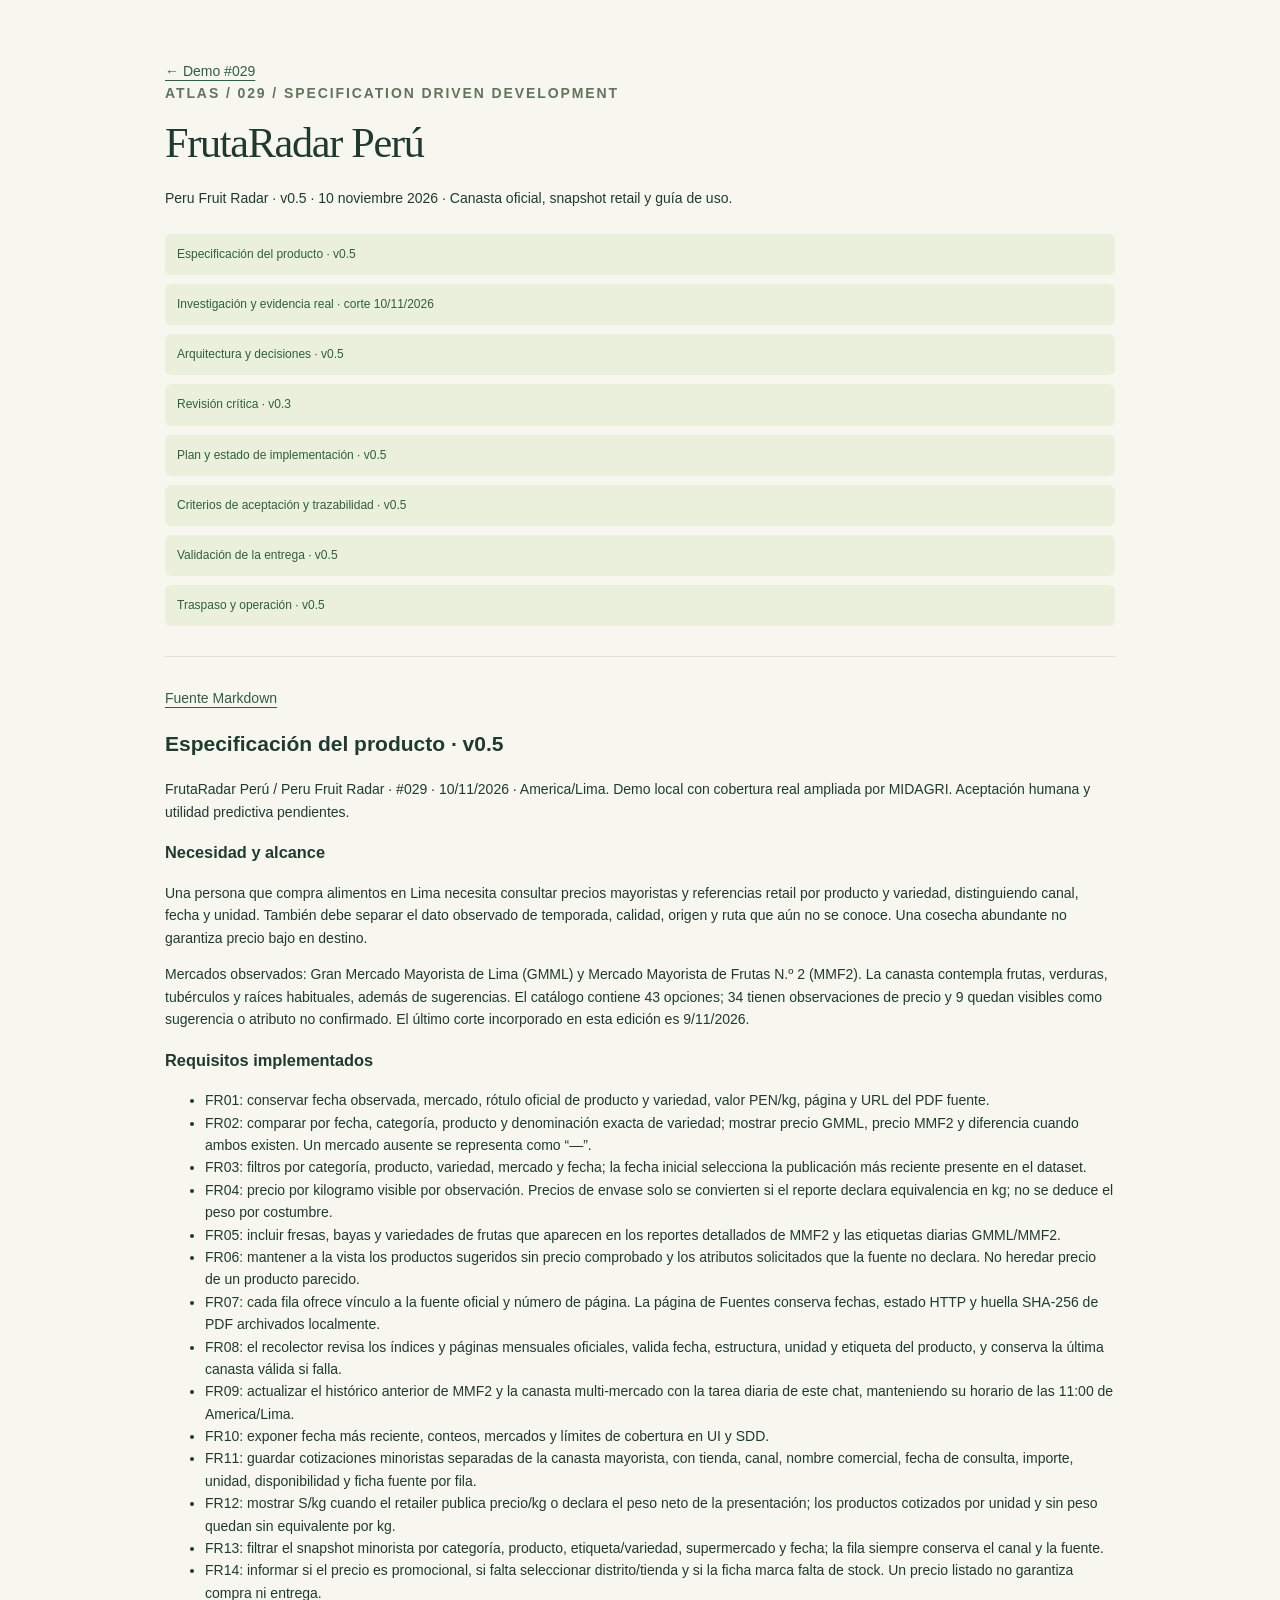
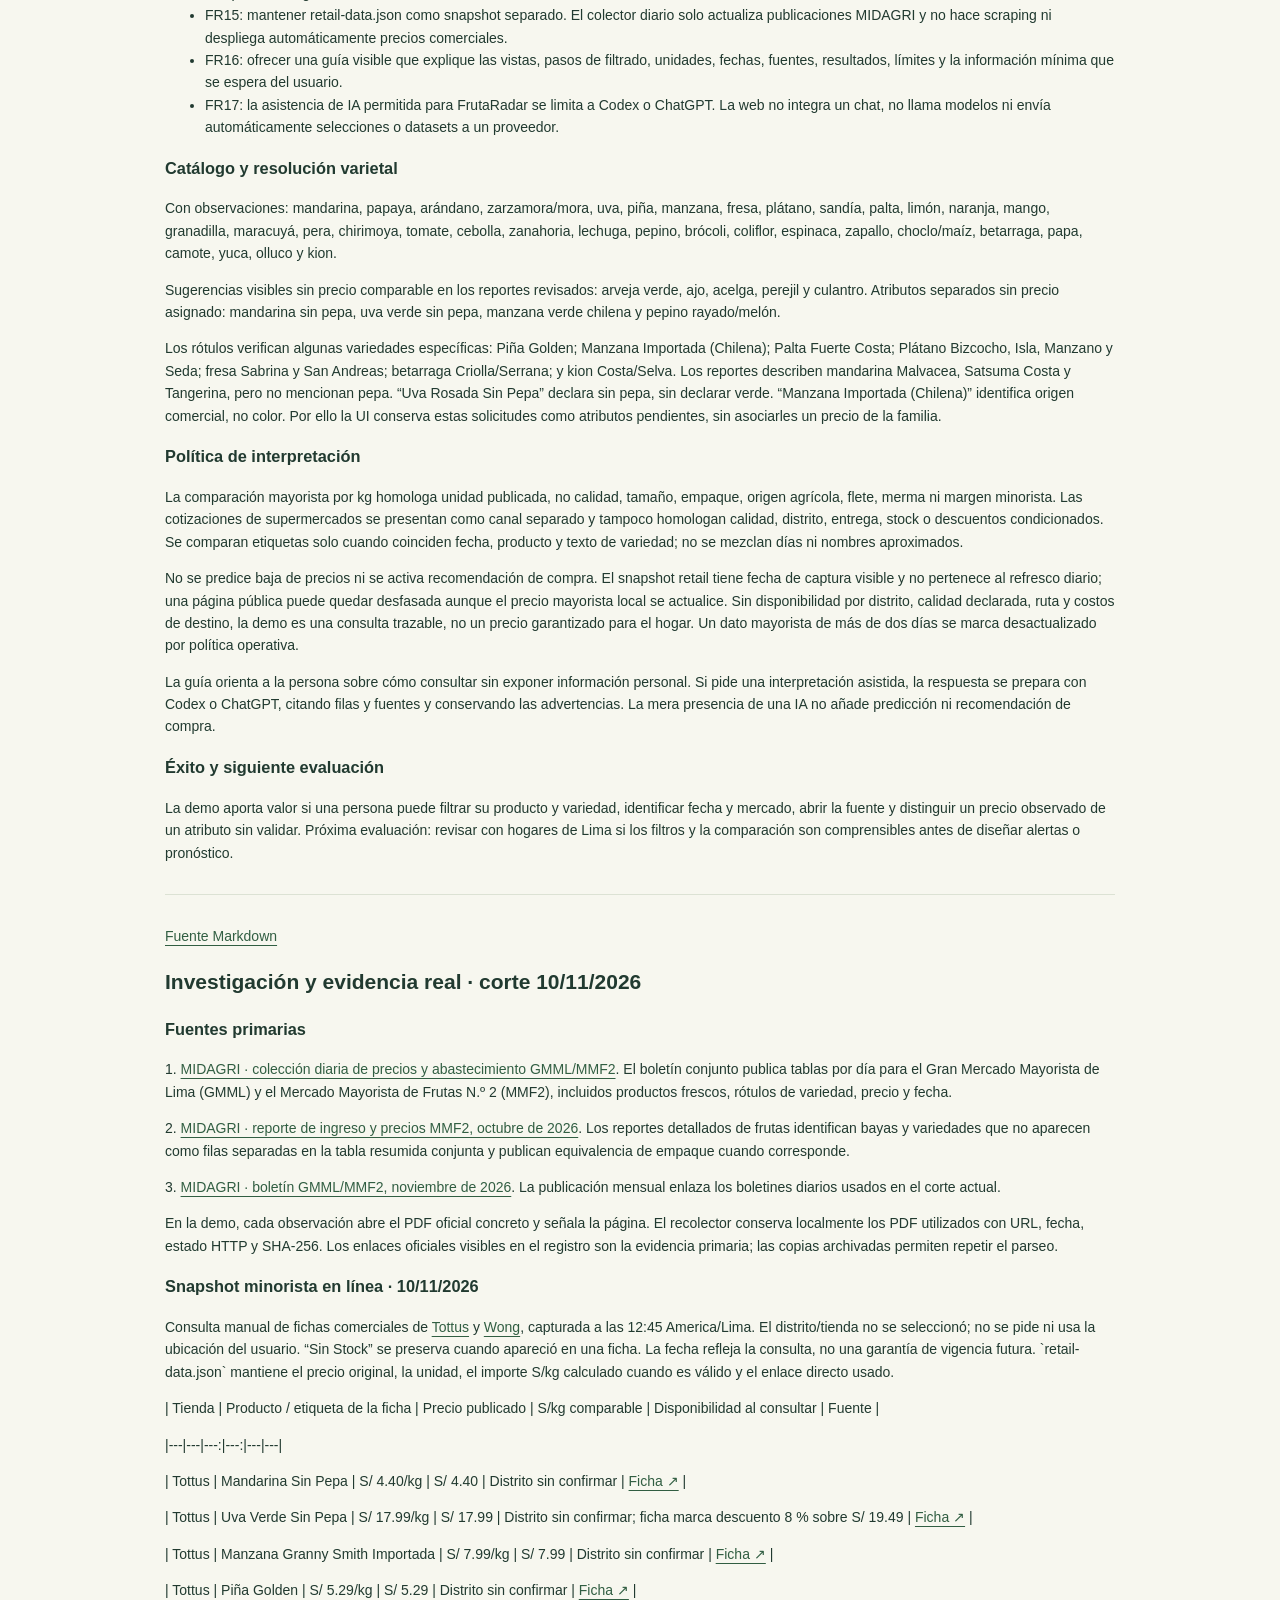
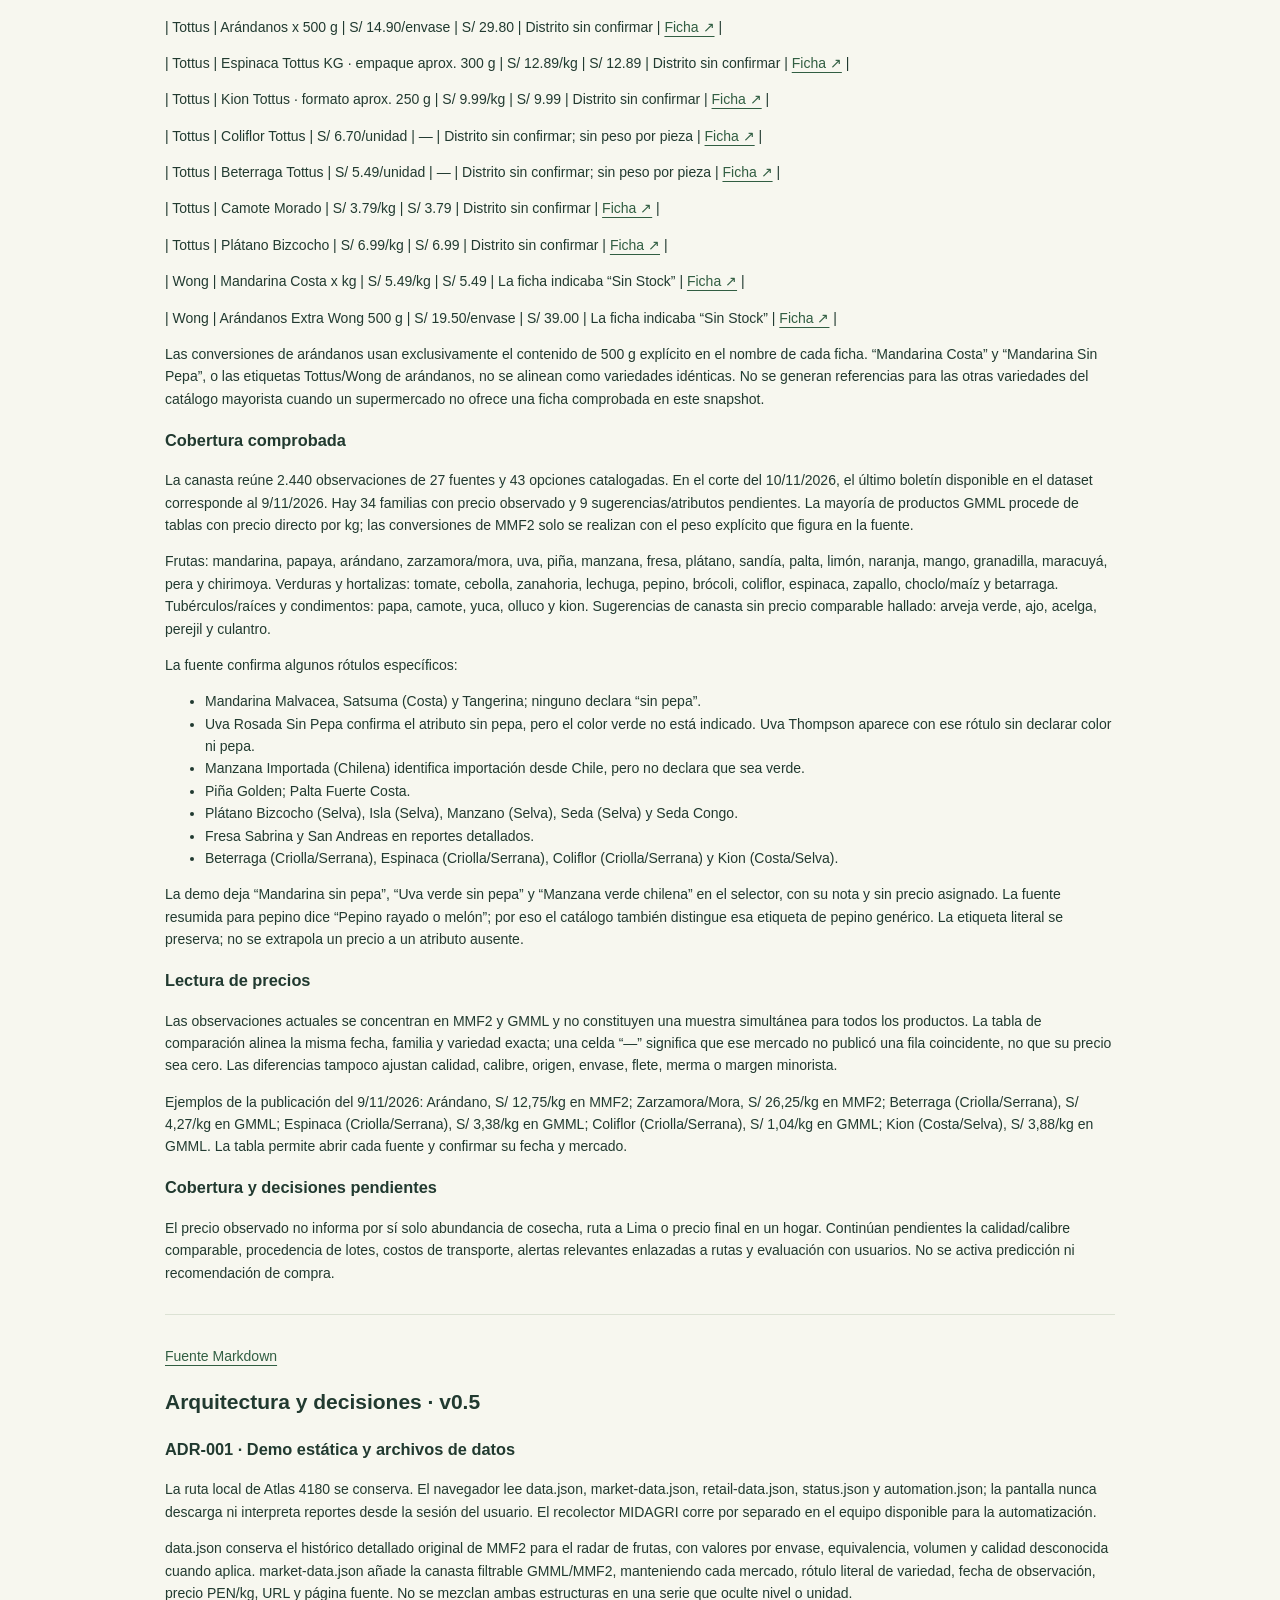
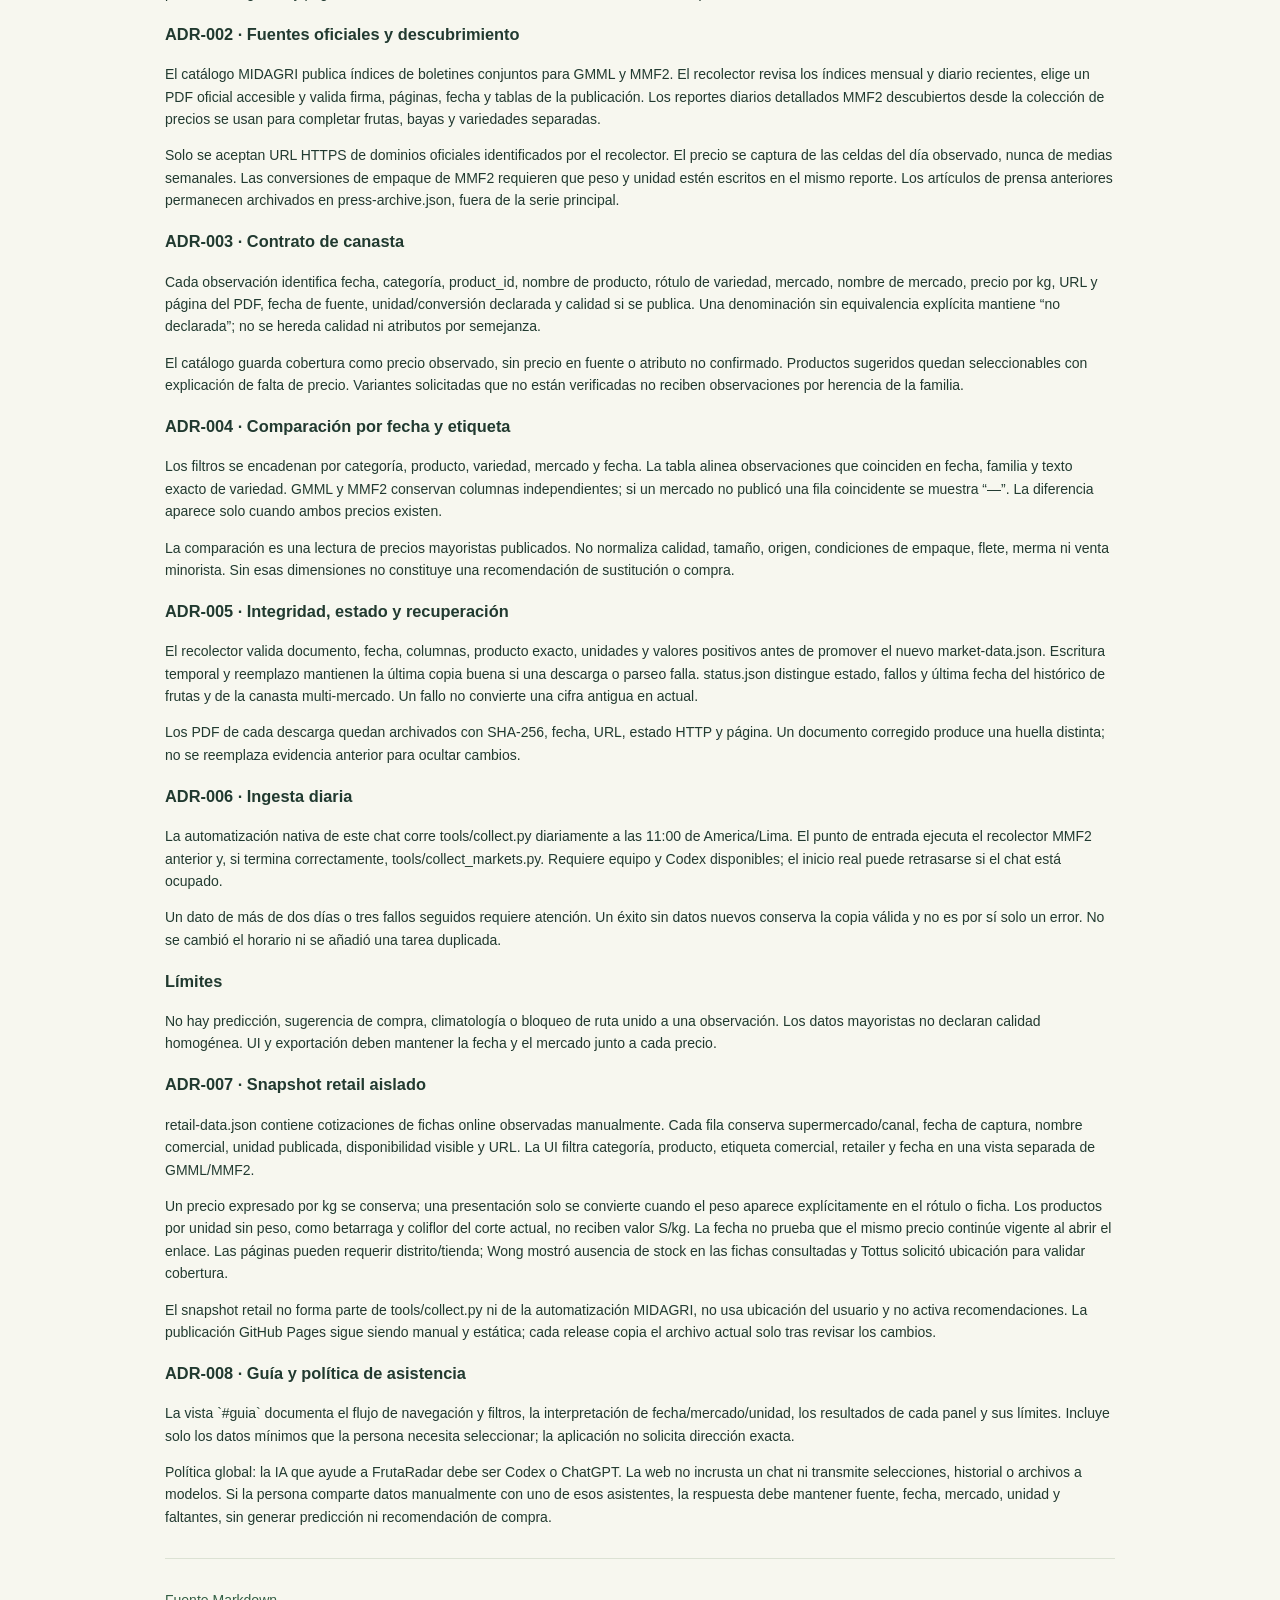
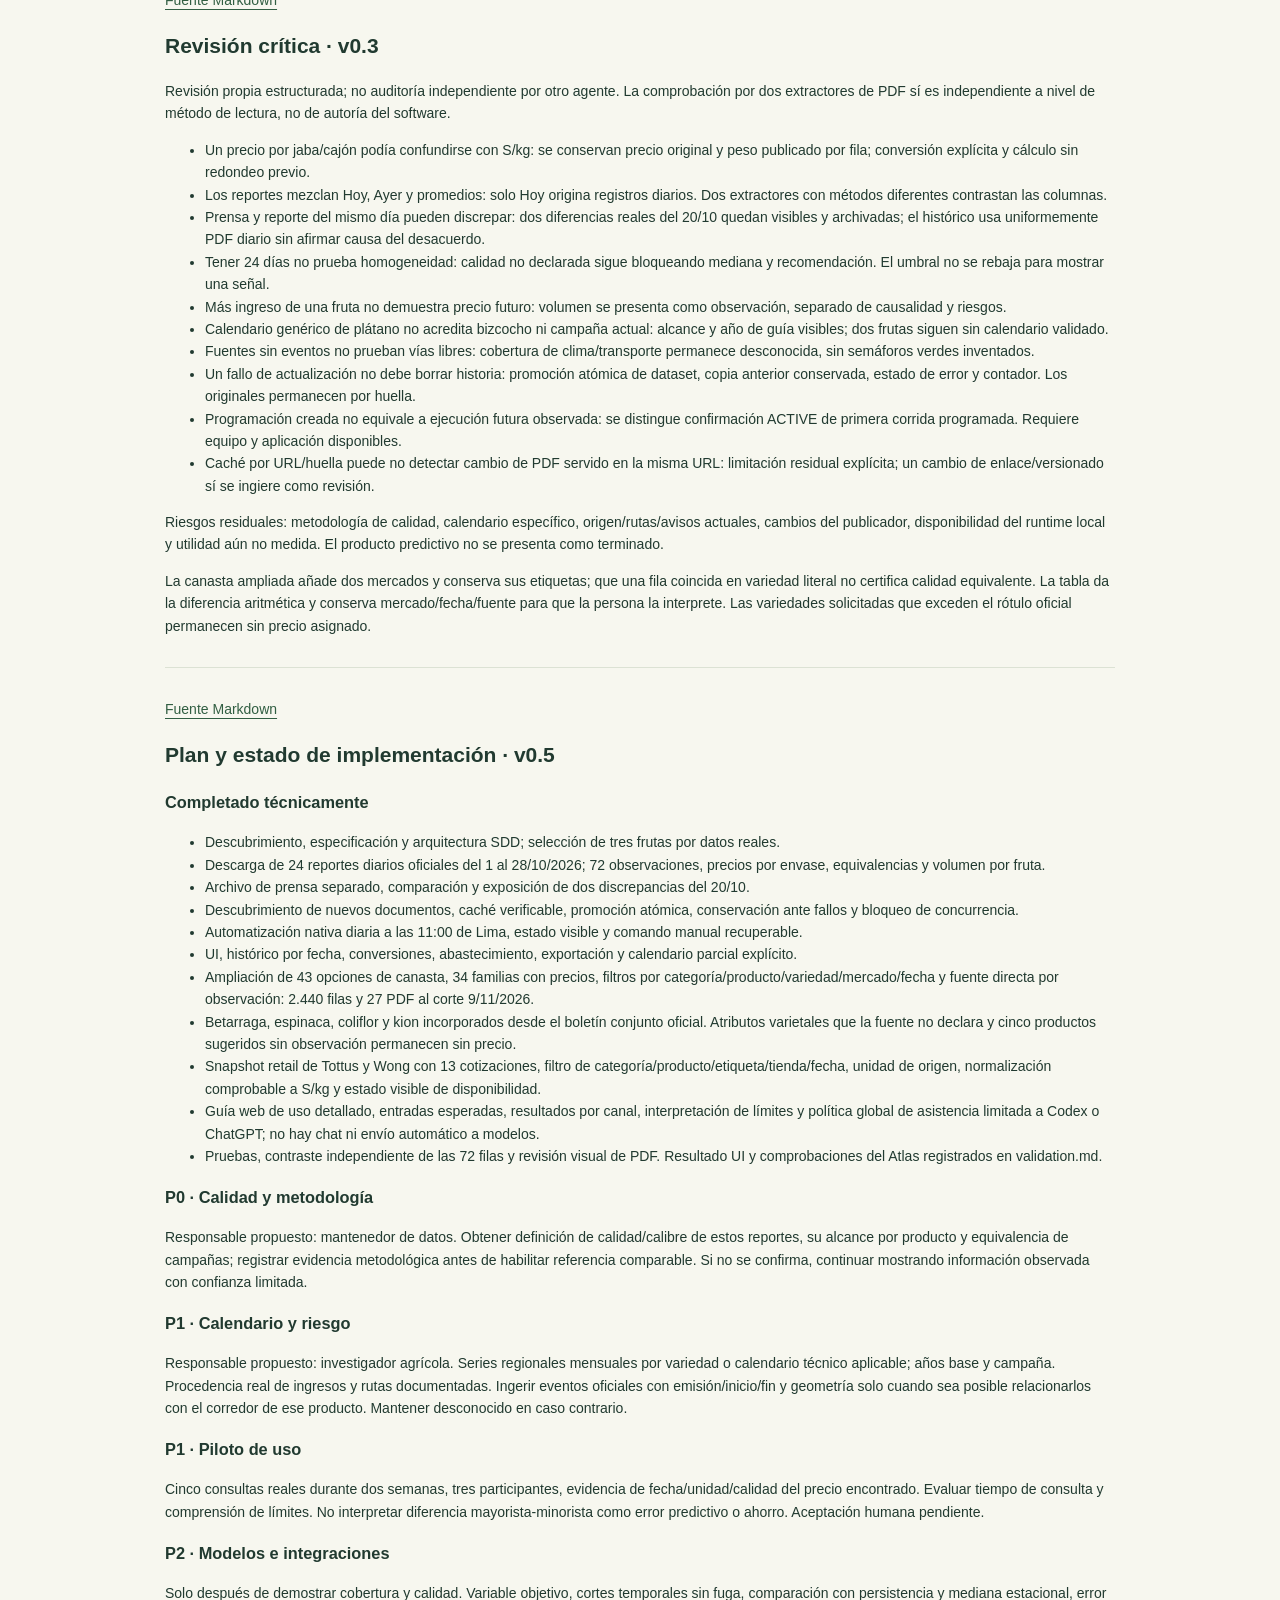
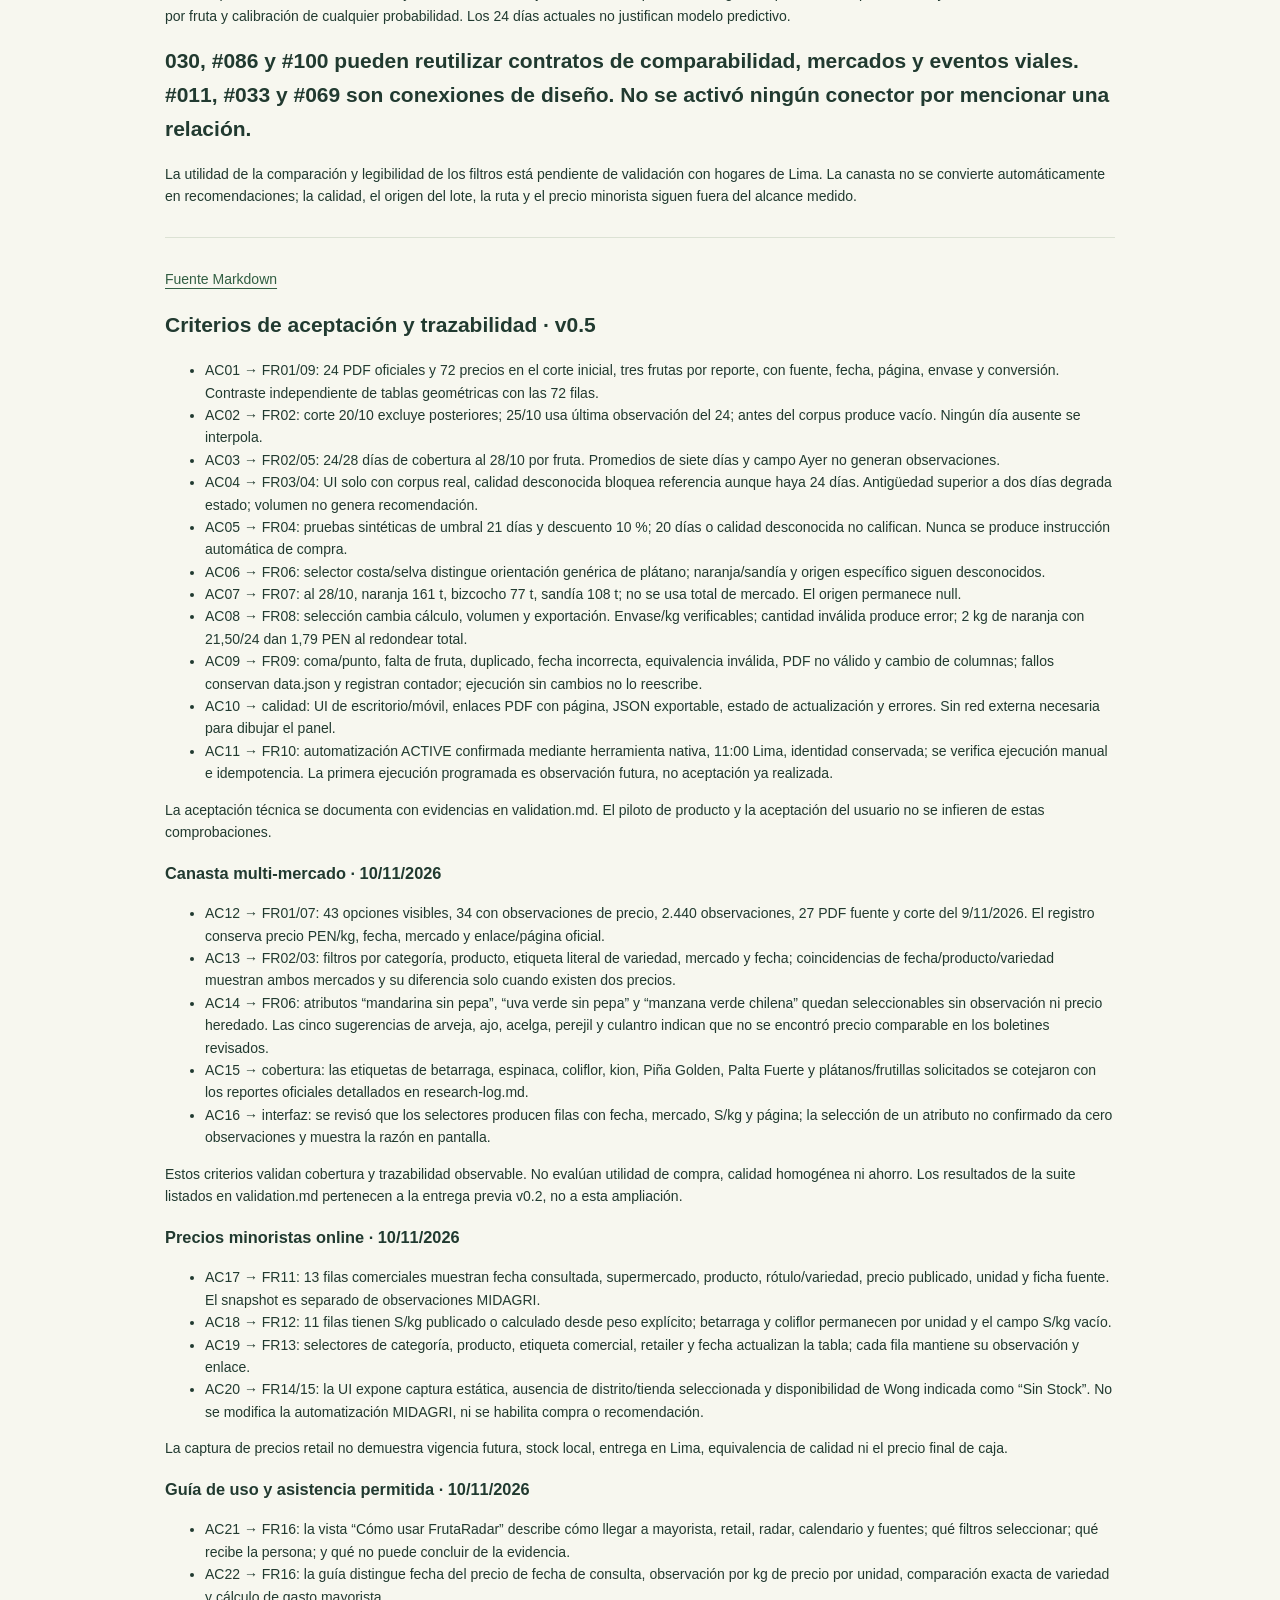
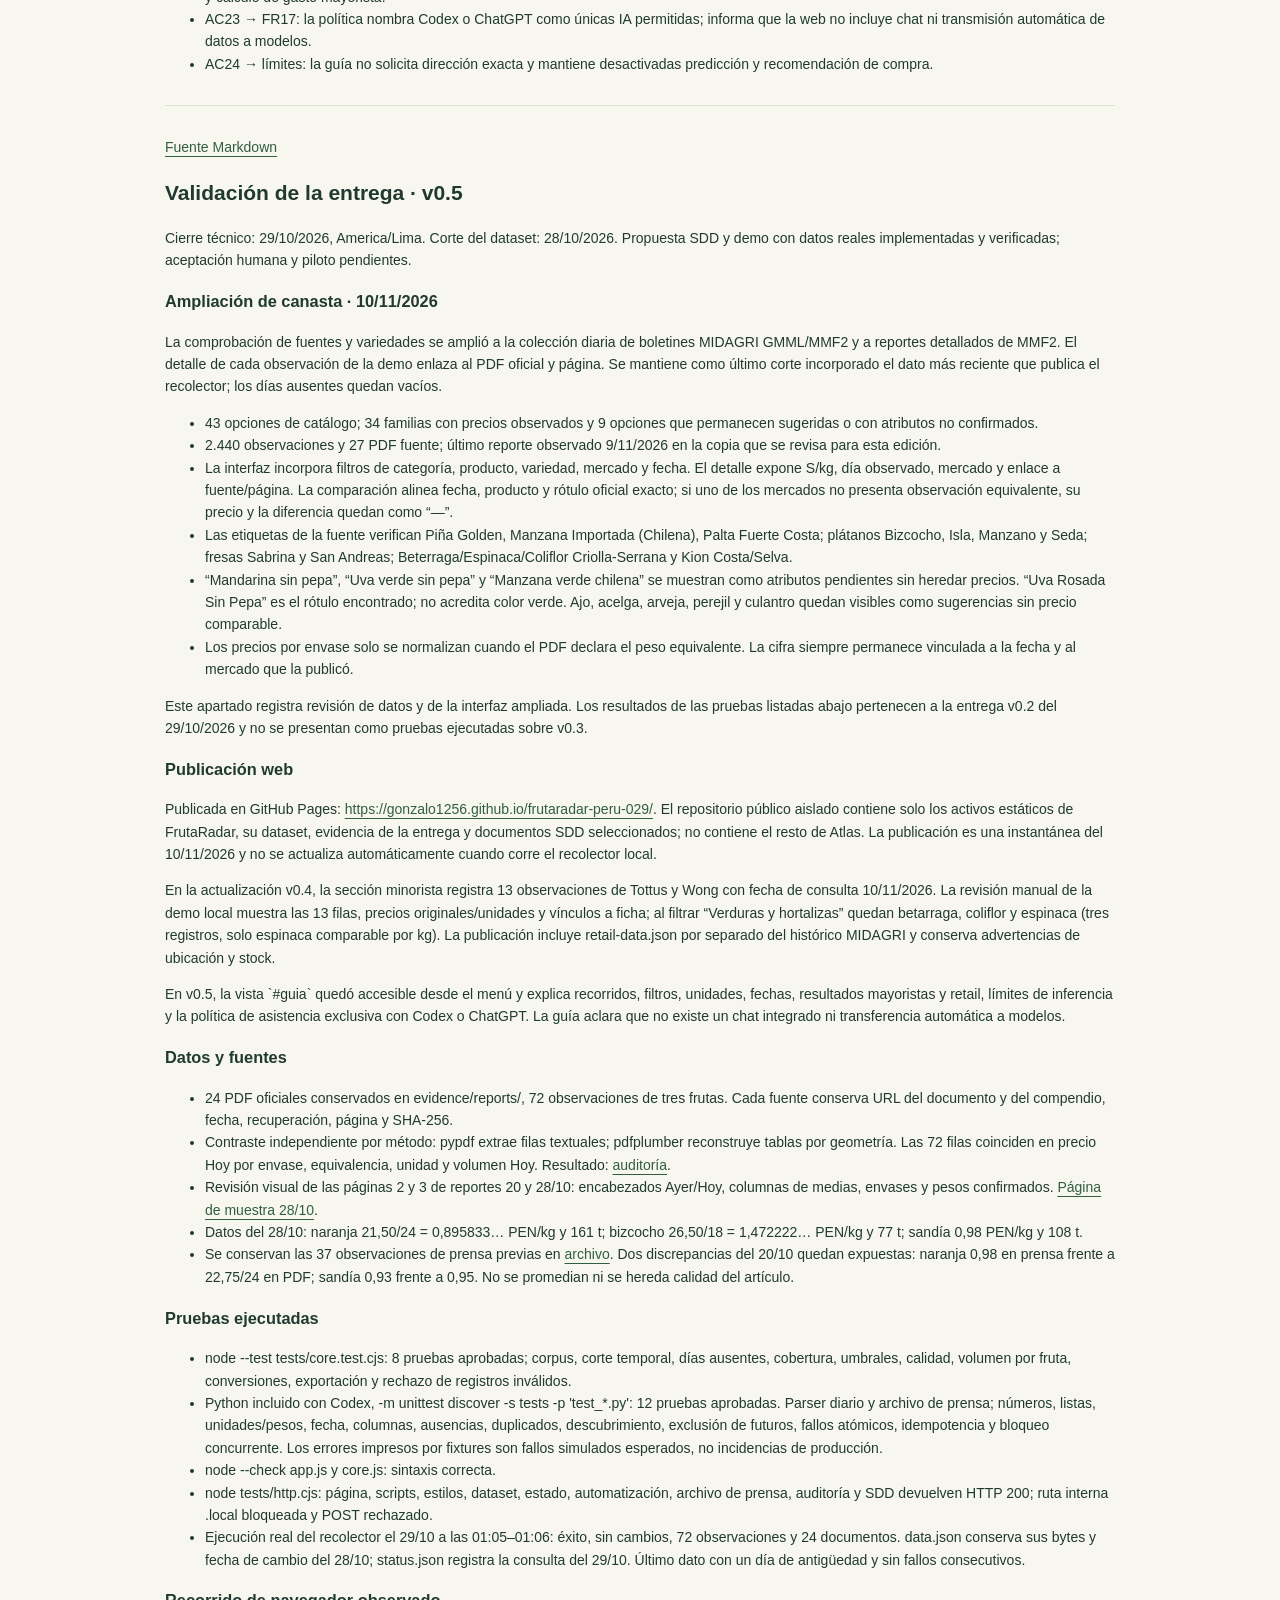
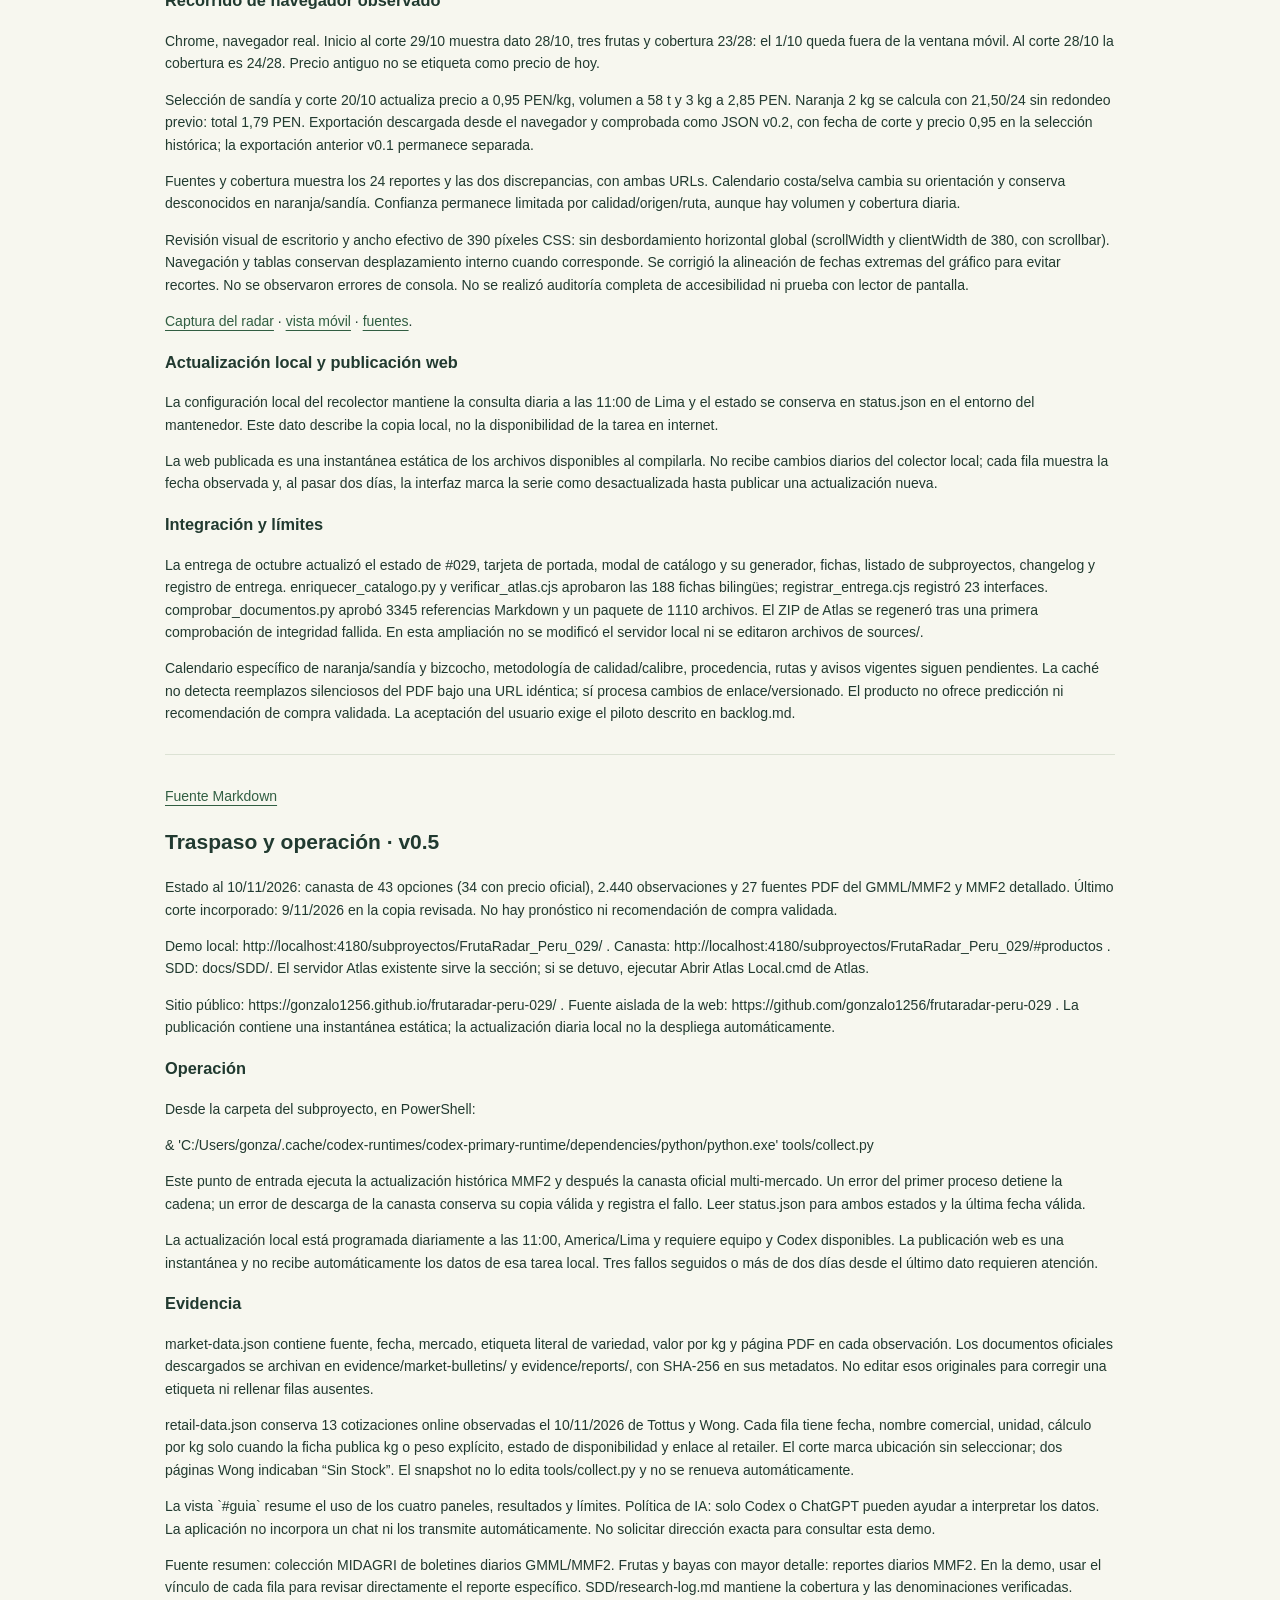
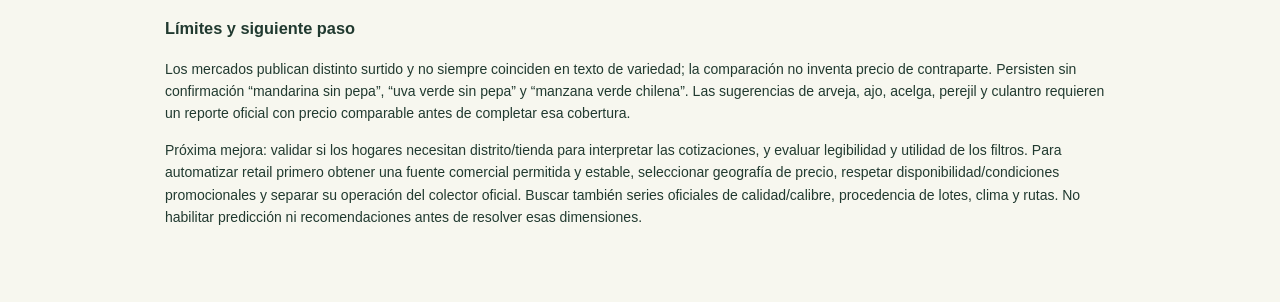
==== commit b4b8dd1a: "Add detailed user guide and AI policy" ====
--- a/docs/SDD/index.html
+++ b/docs/SDD/index.html
@@ -1,4 +1,4 @@
-<!doctype html><html lang="es"><meta charset="utf-8"><meta name="viewport" content="width=device-width,initial-scale=1"><title>SDD · FrutaRadar Perú 029</title><link rel="stylesheet" href="../../style.css"><main class="doc" style="max-width:1000px;margin:35px auto;padding:25px"><a href="../../">← Demo #029</a><p class="eyebrow">ATLAS / 029 / SPECIFICATION DRIVEN DEVELOPMENT</p><h1>FrutaRadar Perú</h1><p>Peru Fruit Radar · v0.4 · 10 noviembre 2026 · Canasta mayorista oficial y snapshot retail trazable.</p><nav aria-label="Documentos SDD"><a href="#product-spec">Especificación del producto · v0.4</a><a href="#research-log">Investigación y evidencia real · corte 10/11/2026</a><a href="#architecture">Arquitectura y decisiones · v0.4</a><a href="#challenger">Revisión crítica · v0.3</a><a href="#backlog">Plan y estado de implementación · v0.4</a><a href="#acceptance">Criterios de aceptación y trazabilidad · v0.4</a><a href="#validation">Validación de la entrega · v0.4</a><a href="#handoff">Traspaso y operación · v0.4</a></nav><section id="product-spec"><a href="product-spec.md">Fuente Markdown</a><h2>Especificación del producto · v0.4</h2>
+<!doctype html><html lang="es"><meta charset="utf-8"><meta name="viewport" content="width=device-width,initial-scale=1"><title>SDD · FrutaRadar Perú 029</title><link rel="stylesheet" href="../../style.css"><main class="doc" style="max-width:1000px;margin:35px auto;padding:25px"><a href="../../">← Demo #029</a><p class="eyebrow">ATLAS / 029 / SPECIFICATION DRIVEN DEVELOPMENT</p><h1>FrutaRadar Perú</h1><p>Peru Fruit Radar · v0.5 · 10 noviembre 2026 · Canasta oficial, snapshot retail y guía de uso.</p><nav aria-label="Documentos SDD"><a href="#product-spec">Especificación del producto · v0.5</a><a href="#research-log">Investigación y evidencia real · corte 10/11/2026</a><a href="#architecture">Arquitectura y decisiones · v0.5</a><a href="#challenger">Revisión crítica · v0.3</a><a href="#backlog">Plan y estado de implementación · v0.5</a><a href="#acceptance">Criterios de aceptación y trazabilidad · v0.5</a><a href="#validation">Validación de la entrega · v0.5</a><a href="#handoff">Traspaso y operación · v0.5</a></nav><section id="product-spec"><a href="product-spec.md">Fuente Markdown</a><h2>Especificación del producto · v0.5</h2>
 <p>FrutaRadar Perú / Peru Fruit Radar · #029 · 10/11/2026 · America/Lima. Demo local con cobertura real ampliada por MIDAGRI. Aceptación humana y utilidad predictiva pendientes.</p>
 <h3>Necesidad y alcance</h3>
 <p>Una persona que compra alimentos en Lima necesita consultar precios mayoristas y referencias retail por producto y variedad, distinguiendo canal, fecha y unidad. También debe separar el dato observado de temporada, calidad, origen y ruta que aún no se conoce. Una cosecha abundante no garantiza precio bajo en destino.</p>
@@ -20,6 +20,8 @@
 <li>FR13: filtrar el snapshot minorista por categoría, producto, etiqueta/variedad, supermercado y fecha; la fila siempre conserva el canal y la fuente.</li>
 <li>FR14: informar si el precio es promocional, si falta seleccionar distrito/tienda y si la ficha marca falta de stock. Un precio listado no garantiza compra ni entrega.</li>
 <li>FR15: mantener retail-data.json como snapshot separado. El colector diario solo actualiza publicaciones MIDAGRI y no hace scraping ni despliega automáticamente precios comerciales.</li>
+<li>FR16: ofrecer una guía visible que explique las vistas, pasos de filtrado, unidades, fechas, fuentes, resultados, límites y la información mínima que se espera del usuario.</li>
+<li>FR17: la asistencia de IA permitida para FrutaRadar se limita a Codex o ChatGPT. La web no integra un chat, no llama modelos ni envía automáticamente selecciones o datasets a un proveedor.</li>
 </ul>
 <h3>Catálogo y resolución varietal</h3>
 <p>Con observaciones: mandarina, papaya, arándano, zarzamora/mora, uva, piña, manzana, fresa, plátano, sandía, palta, limón, naranja, mango, granadilla, maracuyá, pera, chirimoya, tomate, cebolla, zanahoria, lechuga, pepino, brócoli, coliflor, espinaca, zapallo, choclo/maíz, betarraga, papa, camote, yuca, olluco y kion.</p>
@@ -28,6 +30,7 @@
 <h3>Política de interpretación</h3>
 <p>La comparación mayorista por kg homologa unidad publicada, no calidad, tamaño, empaque, origen agrícola, flete, merma ni margen minorista. Las cotizaciones de supermercados se presentan como canal separado y tampoco homologan calidad, distrito, entrega, stock o descuentos condicionados. Se comparan etiquetas solo cuando coinciden fecha, producto y texto de variedad; no se mezclan días ni nombres aproximados.</p>
 <p>No se predice baja de precios ni se activa recomendación de compra. El snapshot retail tiene fecha de captura visible y no pertenece al refresco diario; una página pública puede quedar desfasada aunque el precio mayorista local se actualice. Sin disponibilidad por distrito, calidad declarada, ruta y costos de destino, la demo es una consulta trazable, no un precio garantizado para el hogar. Un dato mayorista de más de dos días se marca desactualizado por política operativa.</p>
+<p>La guía orienta a la persona sobre cómo consultar sin exponer información personal. Si pide una interpretación asistida, la respuesta se prepara con Codex o ChatGPT, citando filas y fuentes y conservando las advertencias. La mera presencia de una IA no añade predicción ni recomendación de compra.</p>
 <h3>Éxito y siguiente evaluación</h3>
 <p>La demo aporta valor si una persona puede filtrar su producto y variedad, identificar fecha y mercado, abrir la fuente y distinguir un precio observado de un atributo sin validar. Próxima evaluación: revisar con hogares de Lima si los filtros y la comparación son comprensibles antes de diseñar alertas o pronóstico.</p></section><section id="research-log"><a href="research-log.md">Fuente Markdown</a><h2>Investigación y evidencia real · corte 10/11/2026</h2>
 <h3>Fuentes primarias</h3>
@@ -71,7 +74,7 @@
 <p>Las observaciones actuales se concentran en MMF2 y GMML y no constituyen una muestra simultánea para todos los productos. La tabla de comparación alinea la misma fecha, familia y variedad exacta; una celda “—” significa que ese mercado no publicó una fila coincidente, no que su precio sea cero. Las diferencias tampoco ajustan calidad, calibre, origen, envase, flete, merma o margen minorista.</p>
 <p>Ejemplos de la publicación del 9/11/2026: Arándano, S/ 12,75/kg en MMF2; Zarzamora/Mora, S/ 26,25/kg en MMF2; Beterraga (Criolla/Serrana), S/ 4,27/kg en GMML; Espinaca (Criolla/Serrana), S/ 3,38/kg en GMML; Coliflor (Criolla/Serrana), S/ 1,04/kg en GMML; Kion (Costa/Selva), S/ 3,88/kg en GMML. La tabla permite abrir cada fuente y confirmar su fecha y mercado.</p>
 <h3>Cobertura y decisiones pendientes</h3>
-<p>El precio observado no informa por sí solo abundancia de cosecha, ruta a Lima o precio final en un hogar. Continúan pendientes la calidad/calibre comparable, procedencia de lotes, costos de transporte, alertas relevantes enlazadas a rutas y evaluación con usuarios. No se activa predicción ni recomendación de compra.</p></section><section id="architecture"><a href="architecture.md">Fuente Markdown</a><h2>Arquitectura y decisiones · v0.4</h2>
+<p>El precio observado no informa por sí solo abundancia de cosecha, ruta a Lima o precio final en un hogar. Continúan pendientes la calidad/calibre comparable, procedencia de lotes, costos de transporte, alertas relevantes enlazadas a rutas y evaluación con usuarios. No se activa predicción ni recomendación de compra.</p></section><section id="architecture"><a href="architecture.md">Fuente Markdown</a><h2>Arquitectura y decisiones · v0.5</h2>
 <h3>ADR-001 · Demo estática y archivos de datos</h3>
 <p>La ruta local de Atlas 4180 se conserva. El navegador lee data.json, market-data.json, retail-data.json, status.json y automation.json; la pantalla nunca descarga ni interpreta reportes desde la sesión del usuario. El recolector MIDAGRI corre por separado en el equipo disponible para la automatización.</p>
 <p>data.json conserva el histórico detallado original de MMF2 para el radar de frutas, con valores por envase, equivalencia, volumen y calidad desconocida cuando aplica. market-data.json añade la canasta filtrable GMML/MMF2, manteniendo cada mercado, rótulo literal de variedad, fecha de observación, precio PEN/kg, URL y página fuente. No se mezclan ambas estructuras en una serie que oculte nivel o unidad.</p>
@@ -95,7 +98,10 @@
 <h3>ADR-007 · Snapshot retail aislado</h3>
 <p>retail-data.json contiene cotizaciones de fichas online observadas manualmente. Cada fila conserva supermercado/canal, fecha de captura, nombre comercial, unidad publicada, disponibilidad visible y URL. La UI filtra categoría, producto, etiqueta comercial, retailer y fecha en una vista separada de GMML/MMF2.</p>
 <p>Un precio expresado por kg se conserva; una presentación solo se convierte cuando el peso aparece explícitamente en el rótulo o ficha. Los productos por unidad sin peso, como betarraga y coliflor del corte actual, no reciben valor S/kg. La fecha no prueba que el mismo precio continúe vigente al abrir el enlace. Las páginas pueden requerir distrito/tienda; Wong mostró ausencia de stock en las fichas consultadas y Tottus solicitó ubicación para validar cobertura.</p>
-<p>El snapshot retail no forma parte de tools/collect.py ni de la automatización MIDAGRI, no usa ubicación del usuario y no activa recomendaciones. La publicación GitHub Pages sigue siendo manual y estática; cada release copia el archivo actual solo tras revisar los cambios.</p></section><section id="challenger"><a href="challenger.md">Fuente Markdown</a><h2>Revisión crítica · v0.3</h2>
+<p>El snapshot retail no forma parte de tools/collect.py ni de la automatización MIDAGRI, no usa ubicación del usuario y no activa recomendaciones. La publicación GitHub Pages sigue siendo manual y estática; cada release copia el archivo actual solo tras revisar los cambios.</p>
+<h3>ADR-008 · Guía y política de asistencia</h3>
+<p>La vista `#guia` documenta el flujo de navegación y filtros, la interpretación de fecha/mercado/unidad, los resultados de cada panel y sus límites. Incluye solo los datos mínimos que la persona necesita seleccionar; la aplicación no solicita dirección exacta.</p>
+<p>Política global: la IA que ayude a FrutaRadar debe ser Codex o ChatGPT. La web no incrusta un chat ni transmite selecciones, historial o archivos a modelos. Si la persona comparte datos manualmente con uno de esos asistentes, la respuesta debe mantener fuente, fecha, mercado, unidad y faltantes, sin generar predicción ni recomendación de compra.</p></section><section id="challenger"><a href="challenger.md">Fuente Markdown</a><h2>Revisión crítica · v0.3</h2>
 <p>Revisión propia estructurada; no auditoría independiente por otro agente. La comprobación por dos extractores de PDF sí es independiente a nivel de método de lectura, no de autoría del software.</p>
 <ul>
 <li>Un precio por jaba/cajón podía confundirse con S/kg: se conservan precio original y peso publicado por fila; conversión explícita y cálculo sin redondeo previo.</li>
@@ -110,7 +116,7 @@
 <li>Caché por URL/huella puede no detectar cambio de PDF servido en la misma URL: limitación residual explícita; un cambio de enlace/versionado sí se ingiere como revisión.</li>
 </ul>
 <p>Riesgos residuales: metodología de calidad, calendario específico, origen/rutas/avisos actuales, cambios del publicador, disponibilidad del runtime local y utilidad aún no medida. El producto predictivo no se presenta como terminado.</p>
-<p>La canasta ampliada añade dos mercados y conserva sus etiquetas; que una fila coincida en variedad literal no certifica calidad equivalente. La tabla da la diferencia aritmética y conserva mercado/fecha/fuente para que la persona la interprete. Las variedades solicitadas que exceden el rótulo oficial permanecen sin precio asignado.</p></section><section id="backlog"><a href="backlog.md">Fuente Markdown</a><h2>Plan y estado de implementación · v0.4</h2>
+<p>La canasta ampliada añade dos mercados y conserva sus etiquetas; que una fila coincida en variedad literal no certifica calidad equivalente. La tabla da la diferencia aritmética y conserva mercado/fecha/fuente para que la persona la interprete. Las variedades solicitadas que exceden el rótulo oficial permanecen sin precio asignado.</p></section><section id="backlog"><a href="backlog.md">Fuente Markdown</a><h2>Plan y estado de implementación · v0.5</h2>
 <h3>Completado técnicamente</h3>
 <ul>
 <li>Descubrimiento, especificación y arquitectura SDD; selección de tres frutas por datos reales.</li>
@@ -122,6 +128,7 @@
 <li>Ampliación de 43 opciones de canasta, 34 familias con precios, filtros por categoría/producto/variedad/mercado/fecha y fuente directa por observación: 2.440 filas y 27 PDF al corte 9/11/2026.</li>
 <li>Betarraga, espinaca, coliflor y kion incorporados desde el boletín conjunto oficial. Atributos varietales que la fuente no declara y cinco productos sugeridos sin observación permanecen sin precio.</li>
 <li>Snapshot retail de Tottus y Wong con 13 cotizaciones, filtro de categoría/producto/etiqueta/tienda/fecha, unidad de origen, normalización comprobable a S/kg y estado visible de disponibilidad.</li>
+<li>Guía web de uso detallado, entradas esperadas, resultados por canal, interpretación de límites y política global de asistencia limitada a Codex o ChatGPT; no hay chat ni envío automático a modelos.</li>
 <li>Pruebas, contraste independiente de las 72 filas y revisión visual de PDF. Resultado UI y comprobaciones del Atlas registrados en validation.md.</li>
 </ul>
 <h3>P0 · Calidad y metodología</h3>
@@ -133,7 +140,7 @@
 <h3>P2 · Modelos e integraciones</h3>
 <p>Solo después de demostrar cobertura y calidad. Variable objetivo, cortes temporales sin fuga, comparación con persistencia y mediana estacional, error por fruta y calibración de cualquier probabilidad. Los 24 días actuales no justifican modelo predictivo.</p>
 <h2>030, #086 y #100 pueden reutilizar contratos de comparabilidad, mercados y eventos viales. #011, #033 y #069 son conexiones de diseño. No se activó ningún conector por mencionar una relación.</h2>
-<p>La utilidad de la comparación y legibilidad de los filtros está pendiente de validación con hogares de Lima. La canasta no se convierte automáticamente en recomendaciones; la calidad, el origen del lote, la ruta y el precio minorista siguen fuera del alcance medido.</p></section><section id="acceptance"><a href="acceptance.md">Fuente Markdown</a><h2>Criterios de aceptación y trazabilidad · v0.4</h2>
+<p>La utilidad de la comparación y legibilidad de los filtros está pendiente de validación con hogares de Lima. La canasta no se convierte automáticamente en recomendaciones; la calidad, el origen del lote, la ruta y el precio minorista siguen fuera del alcance medido.</p></section><section id="acceptance"><a href="acceptance.md">Fuente Markdown</a><h2>Criterios de aceptación y trazabilidad · v0.5</h2>
 <ul>
 <li>AC01 → FR01/09: 24 PDF oficiales y 72 precios en el corte inicial, tres frutas por reporte, con fuente, fecha, página, envase y conversión. Contraste independiente de tablas geométricas con las 72 filas.</li>
 <li>AC02 → FR02: corte 20/10 excluye posteriores; 25/10 usa última observación del 24; antes del corpus produce vacío. Ningún día ausente se interpola.</li>
@@ -164,7 +171,14 @@
 <li>AC19 → FR13: selectores de categoría, producto, etiqueta comercial, retailer y fecha actualizan la tabla; cada fila mantiene su observación y enlace.</li>
 <li>AC20 → FR14/15: la UI expone captura estática, ausencia de distrito/tienda seleccionada y disponibilidad de Wong indicada como “Sin Stock”. No se modifica la automatización MIDAGRI, ni se habilita compra o recomendación.</li>
 </ul>
-<p>La captura de precios retail no demuestra vigencia futura, stock local, entrega en Lima, equivalencia de calidad ni el precio final de caja.</p></section><section id="validation"><a href="validation.md">Fuente Markdown</a><h2>Validación de la entrega · v0.4</h2>
+<p>La captura de precios retail no demuestra vigencia futura, stock local, entrega en Lima, equivalencia de calidad ni el precio final de caja.</p>
+<h3>Guía de uso y asistencia permitida · 10/11/2026</h3>
+<ul>
+<li>AC21 → FR16: la vista “Cómo usar FrutaRadar” describe cómo llegar a mayorista, retail, radar, calendario y fuentes; qué filtros seleccionar; qué recibe la persona; y qué no puede concluir de la evidencia.</li>
+<li>AC22 → FR16: la guía distingue fecha del precio de fecha de consulta, observación por kg de precio por unidad, comparación exacta de variedad y cálculo de gasto mayorista.</li>
+<li>AC23 → FR17: la política nombra Codex o ChatGPT como únicas IA permitidas; informa que la web no incluye chat ni transmisión automática de datos a modelos.</li>
+<li>AC24 → límites: la guía no solicita dirección exacta y mantiene desactivadas predicción y recomendación de compra.</li>
+</ul></section><section id="validation"><a href="validation.md">Fuente Markdown</a><h2>Validación de la entrega · v0.5</h2>
 <p>Cierre técnico: 29/10/2026, America/Lima. Corte del dataset: 28/10/2026. Propuesta SDD y demo con datos reales implementadas y verificadas; aceptación humana y piloto pendientes.</p>
 <h3>Ampliación de canasta · 10/11/2026</h3>
 <p>La comprobación de fuentes y variedades se amplió a la colección diaria de boletines MIDAGRI GMML/MMF2 y a reportes detallados de MMF2. El detalle de cada observación de la demo enlaza al PDF oficial y página. Se mantiene como último corte incorporado el dato más reciente que publica el recolector; los días ausentes quedan vacíos.</p>
@@ -180,6 +194,7 @@
 <h3>Publicación web</h3>
 <p>Publicada en GitHub Pages: <a href="https://gonzalo1256.github.io/frutaradar-peru-029/">https://gonzalo1256.github.io/frutaradar-peru-029/</a>. El repositorio público aislado contiene solo los activos estáticos de FrutaRadar, su dataset, evidencia de la entrega y documentos SDD seleccionados; no contiene el resto de Atlas. La publicación es una instantánea del 10/11/2026 y no se actualiza automáticamente cuando corre el recolector local.</p>
 <p>En la actualización v0.4, la sección minorista registra 13 observaciones de Tottus y Wong con fecha de consulta 10/11/2026. La revisión manual de la demo local muestra las 13 filas, precios originales/unidades y vínculos a ficha; al filtrar “Verduras y hortalizas” quedan betarraga, coliflor y espinaca (tres registros, solo espinaca comparable por kg). La publicación incluye retail-data.json por separado del histórico MIDAGRI y conserva advertencias de ubicación y stock.</p>
+<p>En v0.5, la vista `#guia` quedó accesible desde el menú y explica recorridos, filtros, unidades, fechas, resultados mayoristas y retail, límites de inferencia y la política de asistencia exclusiva con Codex o ChatGPT. La guía aclara que no existe un chat integrado ni transferencia automática a modelos.</p>
 <h3>Datos y fuentes</h3>
 <ul>
 <li>24 PDF oficiales conservados en evidence/reports/, 72 observaciones de tres frutas. Cada fuente conserva URL del documento y del compendio, fecha, recuperación, página y SHA-256.</li>
@@ -207,7 +222,7 @@
 <p>La web publicada es una instantánea estática de los archivos disponibles al compilarla. No recibe cambios diarios del colector local; cada fila muestra la fecha observada y, al pasar dos días, la interfaz marca la serie como desactualizada hasta publicar una actualización nueva.</p>
 <h3>Integración y límites</h3>
 <p>La entrega de octubre actualizó el estado de #029, tarjeta de portada, modal de catálogo y su generador, fichas, listado de subproyectos, changelog y registro de entrega. enriquecer_catalogo.py y verificar_atlas.cjs aprobaron las 188 fichas bilingües; registrar_entrega.cjs registró 23 interfaces. comprobar_documentos.py aprobó 3345 referencias Markdown y un paquete de 1110 archivos. El ZIP de Atlas se regeneró tras una primera comprobación de integridad fallida. En esta ampliación no se modificó el servidor local ni se editaron archivos de sources/.</p>
-<p>Calendario específico de naranja/sandía y bizcocho, metodología de calidad/calibre, procedencia, rutas y avisos vigentes siguen pendientes. La caché no detecta reemplazos silenciosos del PDF bajo una URL idéntica; sí procesa cambios de enlace/versionado. El producto no ofrece predicción ni recomendación de compra validada. La aceptación del usuario exige el piloto descrito en backlog.md.</p></section><section id="handoff"><a href="handoff.md">Fuente Markdown</a><h2>Traspaso y operación · v0.4</h2>
+<p>Calendario específico de naranja/sandía y bizcocho, metodología de calidad/calibre, procedencia, rutas y avisos vigentes siguen pendientes. La caché no detecta reemplazos silenciosos del PDF bajo una URL idéntica; sí procesa cambios de enlace/versionado. El producto no ofrece predicción ni recomendación de compra validada. La aceptación del usuario exige el piloto descrito en backlog.md.</p></section><section id="handoff"><a href="handoff.md">Fuente Markdown</a><h2>Traspaso y operación · v0.5</h2>
 <p>Estado al 10/11/2026: canasta de 43 opciones (34 con precio oficial), 2.440 observaciones y 27 fuentes PDF del GMML/MMF2 y MMF2 detallado. Último corte incorporado: 9/11/2026 en la copia revisada. No hay pronóstico ni recomendación de compra validada.</p>
 <p>Demo local: http://localhost:4180/subproyectos/FrutaRadar_Peru_029/ . Canasta: http://localhost:4180/subproyectos/FrutaRadar_Peru_029/#productos . SDD: docs/SDD/. El servidor Atlas existente sirve la sección; si se detuvo, ejecutar Abrir Atlas Local.cmd de Atlas.</p>
 <p>Sitio público: https://gonzalo1256.github.io/frutaradar-peru-029/ . Fuente aislada de la web: https://github.com/gonzalo1256/frutaradar-peru-029 . La publicación contiene una instantánea estática; la actualización diaria local no la despliega automáticamente.</p>
@@ -219,6 +234,7 @@
 <h3>Evidencia</h3>
 <p>market-data.json contiene fuente, fecha, mercado, etiqueta literal de variedad, valor por kg y página PDF en cada observación. Los documentos oficiales descargados se archivan en evidence/market-bulletins/ y evidence/reports/, con SHA-256 en sus metadatos. No editar esos originales para corregir una etiqueta ni rellenar filas ausentes.</p>
 <p>retail-data.json conserva 13 cotizaciones online observadas el 10/11/2026 de Tottus y Wong. Cada fila tiene fecha, nombre comercial, unidad, cálculo por kg solo cuando la ficha publica kg o peso explícito, estado de disponibilidad y enlace al retailer. El corte marca ubicación sin seleccionar; dos páginas Wong indicaban “Sin Stock”. El snapshot no lo edita tools/collect.py y no se renueva automáticamente.</p>
+<p>La vista `#guia` resume el uso de los cuatro paneles, resultados y límites. Política de IA: solo Codex o ChatGPT pueden ayudar a interpretar los datos. La aplicación no incorpora un chat ni los transmite automáticamente. No solicitar dirección exacta para consultar esta demo.</p>
 <p>Fuente resumen: colección MIDAGRI de boletines diarios GMML/MMF2. Frutas y bayas con mayor detalle: reportes diarios MMF2. En la demo, usar el vínculo de cada fila para revisar directamente el reporte específico. SDD/research-log.md mantiene la cobertura y las denominaciones verificadas.</p>
 <h3>Límites y siguiente paso</h3>
 <p>Los mercados publican distinto surtido y no siempre coinciden en texto de variedad; la comparación no inventa precio de contraparte. Persisten sin confirmación “mandarina sin pepa”, “uva verde sin pepa” y “manzana verde chilena”. Las sugerencias de arveja, ajo, acelga, perejil y culantro requieren un reporte oficial con precio comparable antes de completar esa cobertura.</p>
--- a/style.css
+++ b/style.css
@@ -4,4 +4,4 @@
 
 :root{--ink:#213a30;--muted:#68756b;--paper:#f7f7ef;--line:#dce2d4;--green:#315e42;--lime:#e4ebce;--amber:#a26926;--white:#fffef9;--serif:Georgia,'Times New Roman',serif}*{box-sizing:border-box}body{margin:0;background:var(--paper);color:var(--ink);font-family:'Segoe UI',Arial,sans-serif;font-size:14px;line-height:1.6}a{color:var(--green);text-underline-offset:4px}button,input,select{font:inherit}button,a,input,select,summary{touch-action:manipulation}button{cursor:pointer}button:focus-visible,a:focus-visible,summary:focus-visible,input:focus-visible,select:focus-visible{outline:3px solid #ad7432;outline-offset:4px}[hidden]{display:none!important}.shell{max-width:1800px;margin:auto;display:grid;grid-template-columns:236px 1fr;min-height:100vh}.sidebar{padding:34px 25px;border-right:1px solid var(--line);background:#f0f2e6;display:flex;flex-direction:column;position:sticky;top:0;height:100vh}.atlas{font-size:22px;text-decoration:none;font-weight:800;display:flex;gap:10px;align-items:center}.atlas span{font-size:9px;letter-spacing:1.6px}.brand{margin:58px 0 38px;text-decoration:none;font-size:23px;font-weight:650;line-height:1.3}.brand>span:last-child{display:block;font-size:10px;letter-spacing:3px;margin:10px 0 0 38px}.brand-icon{font-size:28px;color:#bb7b38}.nav-label{font-size:9px;font-weight:700;letter-spacing:1.1px;color:var(--muted)}nav{display:flex;flex-direction:column;gap:9px}nav a{padding:11px 12px;text-decoration:none;font-size:12px;border-radius:6px}nav a span{font-size:18px;width:24px;display:inline-block}nav a.active{background:var(--green);color:white}.aside-note{margin-top:auto;border-top:1px solid var(--line);padding-top:22px;font-size:10px;letter-spacing:1px}.aside-note p{letter-spacing:0;font-size:12px;color:var(--muted)}.aside-note small{letter-spacing:1px;font-size:9px;color:var(--muted)}.dot{display:inline-block;width:7px;height:7px;background:#5c8250;border-radius:50%;margin-right:6px}.topbar{display:flex;justify-content:space-between;align-items:center;border-bottom:1px solid var(--line);padding:23px 0;font-size:9px;letter-spacing:1px}.slash{color:#a5af9c;margin:0 12px}.location{font-size:11px;letter-spacing:0}main{padding:0 42px;min-width:0}.hero{display:grid;grid-template-columns:1fr 260px;align-items:center;padding:44px 0 30px}.eyebrow{font-size:10px;font-weight:700;letter-spacing:1.9px;margin:0 0 13px;color:#63745d}h1{font-family:var(--serif);font-size:clamp(32px,3.3vw,51px);line-height:1.13;font-weight:400;letter-spacing:-1.3px;margin:14px 0 20px}h1 em{font-weight:400;color:#61774d}.intro{font-size:13px;color:var(--muted);max-width:700px}.hero-art{height:210px;position:relative;overflow:hidden}.orbit{border:1px solid #d6decb;border-radius:50%;height:175px;width:175px;position:absolute;top:8px;left:38px}.orbit:after{content:'';position:absolute;inset:18px;border:1px dashed #c5cfb7;border-radius:50%}.fruit{position:absolute;font-family:Georgia,serif;line-height:1}.orange{color:#dda84c;font-size:140px;top:-4px;left:20px;transform:rotate(-20deg)}.melon{color:#c86c5d;font-size:125px;top:54px;left:115px;transform:rotate(10deg)}.banana{color:#c5b85c;font-size:110px;top:85px;left:34px;transform:rotate(-12deg)}.art-label{position:absolute;bottom:0;left:57px;font-size:8px;letter-spacing:3px;color:var(--muted)}.evidence-strip{display:flex;gap:12px;align-items:center;flex-wrap:wrap;border:1px solid #d4dec3;background:#eaf0dc;padding:12px 16px;border-radius:5px;font-size:11px}.evidence-strip .dot{margin:0}.evidence-strip a{margin-left:auto}.evidence-strip span:not(.dot){color:var(--muted)}.section-heading{display:flex;justify-content:space-between;align-items:flex-end;margin:32px 0 8px;gap:15px}.section-heading h2{font-size:24px}.date-label{font-size:11px;color:var(--muted)}.date-label input{display:block;padding:8px;border:1px solid var(--line);background:var(--white);border-radius:4px}.muted{color:var(--muted);font-size:11px}.fruit-grid{display:grid;grid-template-columns:repeat(3,minmax(0,1fr));gap:12px;margin:20px 0}.fruit-card{background:var(--white);border:1px solid var(--line);border-radius:7px;padding:17px;text-align:left;color:var(--ink);display:grid;grid-template-columns:1fr auto;gap:8px}.fruit-card.selected{border:2px solid var(--green)}.fruit-name{font-weight:600}.fruit-symbol{font-size:30px}.price{font-size:20px;font-weight:700}.price small{font-size:10px;font-weight:400}.meta,.tag{font-size:9px;color:var(--muted)}.tag{grid-column:1/-1;letter-spacing:1px;text-transform:uppercase}.analysis-grid,.bottom-grid{display:grid;grid-template-columns:minmax(0,1.6fr) minmax(270px,1fr);gap:15px;margin:20px 0}.bottom-grid{grid-template-columns:1fr 1fr}.panel{background:var(--white);border:1px solid var(--line);border-radius:7px;padding:22px;margin:15px 0;min-width:0}.panel-top{display:flex;justify-content:space-between;align-items:center;gap:20px}.panel-top select{padding:8px;border:1px solid var(--line);border-radius:4px}.chart svg{width:100%;height:auto;max-height:260px}.chart svg text{font:10px 'Segoe UI',sans-serif;fill:var(--muted)}.chart-note{margin-top:0}.table-wrap{width:100%;overflow:auto}table{border-collapse:collapse;width:100%;font-size:11px}th,td{text-align:left;padding:10px 9px;border-bottom:1px solid var(--line);white-space:nowrap}th{font-weight:650;color:#596c59}.decision h2{font-size:24px;margin:10px 0}.pill{display:inline-block;background:#edf0df;border-radius:20px;padding:4px 10px;font-size:10px;color:var(--green)}.coverage{margin:25px 0 15px;font-size:10px}.coverage strong{float:right}.track{height:6px;background:var(--line);margin-top:10px}.track div{height:100%;background:var(--green)}.primary{border:0;background:var(--green);color:white;padding:12px 16px;border-radius:4px;font-size:11px}.tiny{font-size:9px;color:var(--muted)}.supply-number{font-size:32px;font-weight:700}.supply-number small{font-size:11px;display:block;font-weight:400;color:var(--muted)}.supply-line{font-size:11px;margin:8px 0}.calculator label{font-size:11px;display:block}.calculator input{display:block;padding:8px;width:140px;border:1px solid var(--line);margin:8px 0}.calculator output{font-size:28px;font-weight:700}.risk-note{display:flex;gap:14px;padding:17px;border:1px solid #e9dbb8;background:#faf5e7;font-size:11px;margin:16px 0}.risk-note>span{font-size:20px}.risk-note p{margin:6px 0 0}.calendar-table td{text-align:center;min-width:28px}.season.high{background:#dbe8c6;color:#315e42}.season.unknown{background:#f1f0e8;color:#92968b}.legend{width:11px;height:11px;display:inline-block;background:#edf0df;margin:0 5px}.legend.green{background:#dbe8c6}.legend.unknown{background:#f1f0e8}.source-card{padding:17px;background:var(--white);border:1px solid var(--line);margin:12px 0;border-radius:6px}.source-card h2{font-size:16px}.source-card blockquote{font-size:11px;margin:8px 0;border-left:2px solid var(--line);padding-left:12px}.source-card code{font-size:9px;overflow-wrap:anywhere}footer{display:flex;justify-content:space-between;border-top:1px solid var(--line);padding:22px 0;margin-top:32px;font-size:9px;letter-spacing:1px;color:var(--muted)}.skip{position:absolute;top:-100px;left:10px}.skip:focus{top:10px;background:white;padding:10px;z-index:10}.update-status{font-size:10px;color:var(--muted);padding:9px 12px;border-left:3px solid #71865e;background:#f0f2e6;margin-top:12px}.update-status.warning{border-color:#bd7a35;background:#fbf1df;color:#65471f}section>h1{margin-top:38px}summary{cursor:pointer;font-size:11px;padding:8px 0}.metrics{display:grid;grid-template-columns:repeat(3,1fr);gap:12px;margin:25px 0}.metric{background:var(--white);border:1px solid var(--line);padding:18px;border-radius:5px;font-size:10px}.metric strong{display:block;font-size:24px;font-family:var(--serif)}
 .filters{display:grid;grid-template-columns:repeat(5,minmax(130px,1fr));gap:12px}.filters label{font-size:10px;color:var(--muted)}.filters select{display:block;width:100%;margin-top:5px;padding:9px;border:1px solid var(--line);border-radius:4px;background:var(--white);color:var(--ink)}.filter-panel .muted{margin-bottom:0}#market-comparisons td:nth-child(n+4){font-variant-numeric:tabular-nums}#market-observations td:nth-child(5){font-weight:650}@media(max-width:1050px){.filters{grid-template-columns:repeat(3,minmax(130px,1fr))}}@media(max-width:760px){.filters{grid-template-columns:repeat(2,minmax(120px,1fr))}}@media(max-width:430px){.filters{grid-template-columns:1fr}.filters select{min-height:42px}}
-.metrics{grid-template-columns:repeat(4,minmax(0,1fr))}#retail-observations td:nth-child(4),#retail-observations td:nth-child(7){white-space:normal;min-width:145px;max-width:240px}#retail-observations td:nth-child(6){font-weight:700;font-variant-numeric:tabular-nums}#retail-observations small{display:inline-block;color:var(--muted);font-size:9px;line-height:1.5;max-width:220px}@media(max-width:760px){.metrics{grid-template-columns:repeat(2,minmax(0,1fr))}}+.metrics{grid-template-columns:repeat(4,minmax(0,1fr))}#retail-observations td:nth-child(4),#retail-observations td:nth-child(7){white-space:normal;min-width:145px;max-width:240px}#retail-observations td:nth-child(6){font-weight:700;font-variant-numeric:tabular-nums}#retail-observations small{display:inline-block;color:var(--muted);font-size:9px;line-height:1.5;max-width:220px}@media(max-width:760px){.metrics{grid-template-columns:repeat(2,minmax(0,1fr))}}.guide-grid{display:grid;grid-template-columns:repeat(2,minmax(0,1fr));gap:2px 14px;align-items:start}.guide-grid .panel{margin:7px 0}.guide-grid ul,.guide-grid ol,.ai-policy p{font-size:12px}.guide-grid li{margin:5px 0}.guide-callout{display:flex;gap:13px;align-items:flex-start;padding:16px 18px;margin:18px 0;border:1px solid #d4dec3;background:#eaf0dc;border-radius:5px;font-size:12px}.guide-callout strong{white-space:nowrap;color:var(--green)}.ai-policy{border-left:4px solid var(--green)}@media(max-width:760px){.guide-grid{grid-template-columns:1fr}.guide-callout{display:block}.guide-callout strong{display:block;margin-bottom:5px}}
